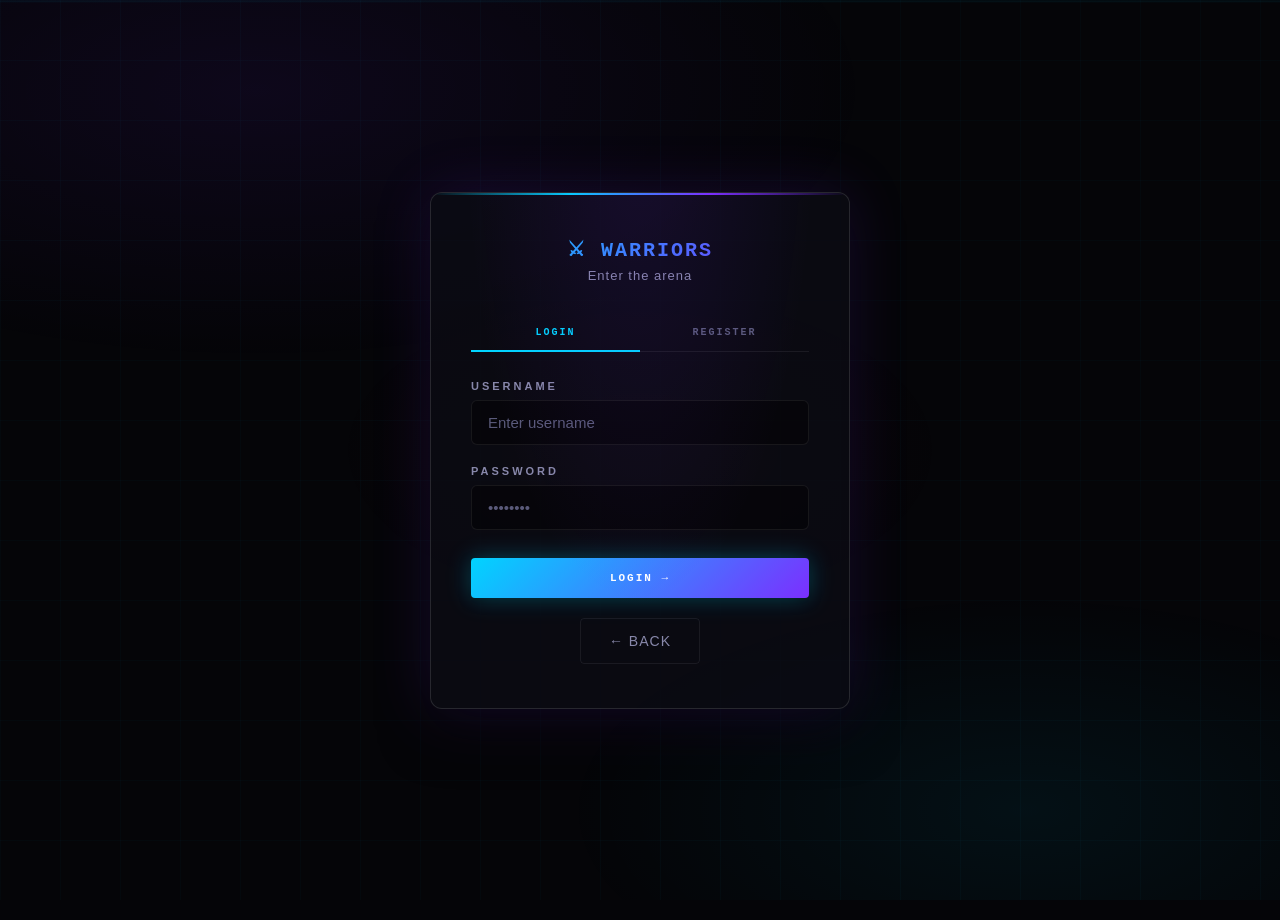
==== pages/auth.html @ 4631bda9 "Initial commit - Puzzle Warriors game" ====
<!DOCTYPE html>
<html lang="en">
<head>
  <meta charset="UTF-8">
  <meta name="viewport" content="width=device-width, initial-scale=1.0">
  <title>Puzzle Warriors — Login</title>
  <link rel="stylesheet" href="../shared/styles.css">
</head>
<body>
<div class="scanline-wrap"></div>
<div class="particles" id="stars"></div>
<div class="toast" id="toast"></div>

<div class="screen active" id="screen-auth">
  <div class="auth-panel">
    <div class="auth-logo">⚔ WARRIORS</div>
    <div class="auth-sub">Enter the arena</div>
    <div class="auth-tabs">
      <button class="auth-tab active" id="tab-login"    onclick="Auth.switchTab('login')">LOGIN</button>
      <button class="auth-tab"        id="tab-register" onclick="Auth.switchTab('register')">REGISTER</button>
    </div>
    <div id="auth-error" class="auth-error"></div>
    <div id="form-login">
      <div class="input-group">
        <label>Username</label>
        <input type="text" id="login-user" placeholder="Enter username" autocomplete="off">
      </div>
      <div class="input-group">
        <label>Password</label>
        <input type="password" id="login-pass" placeholder="••••••••">
      </div>
      <button class="btn btn-primary" style="width:100%;margin-top:8px" onclick="Auth.login()">LOGIN →</button>
    </div>
    <div id="form-register" style="display:none">
      <div class="input-group">
        <label>Username</label>
        <input type="text" id="reg-user" placeholder="Choose a username" autocomplete="off">
      </div>
      <div class="input-group">
        <label>Email</label>
        <input type="email" id="reg-email" placeholder="your@email.com">
      </div>
      <div class="input-group">
        <label>Password <span style="font-size:11px;color:var(--muted);font-weight:400;">(min 6 chars)</span></label>
        <input type="password" id="reg-pass" placeholder="••••••••">
      </div>
      <button class="btn btn-green" style="width:100%;margin-top:8px" onclick="Auth.register()">CREATE ACCOUNT →</button>
    </div>
    <div class="auth-back">
      <button class="btn btn-ghost" onclick="window.location.href='../index.html'">← BACK</button>
    </div>
  </div>
</div>

<script src="../shared/eventBus.js"></script>
<script src="../shared/state.js"></script>
<script src="../shared/api.js"></script>
<script src="../shared/sfx.js"></script>
<script src="../shared/navigation.js"></script>
<script src="../shared/auth.js"></script>
<script src="../shared/ui.js"></script>
<script src="../shared/main.js"></script>
<script>
  // If already logged in, skip to menu
  if (State.isLoggedIn()) {
    window.location.href = 'menu.html';
  }

  // Check if register tab should open
  const params = new URLSearchParams(window.location.search);
  if (params.get('tab') === 'register') {
    Auth.switchTab('register');
  }

  // Enter key support
  document.getElementById('login-pass').addEventListener('keydown', function(e) {
    if (e.key === 'Enter') Auth.login();
  });
  document.getElementById('login-user').addEventListener('keydown', function(e) {
    if (e.key === 'Enter') Auth.login();
  });
</script>
</body>
</html>
---- shared/styles.css ----
/* ═══════════════════════════════════════════════════
   PUZZLE WARRIORS — MODERN CYBERPUNK UI
   Aesthetic: Dark neon-glass, cinematic, immersive
   Fonts: Orbitron (display) + Exo 2 (body)
═══════════════════════════════════════════════════ */
:root {
  --bg:       #050508;
  --surface:  #0c0c14;
  --card:     #10101a;
  --border:   rgba(255,255,255,0.07);
  --border2:  rgba(255,255,255,0.12);
  --neon:     #00d4ff;
  --neon2:    #7b2fff;
  --fire:     #ff4444;
  --gold:     #ffb800;
  --green:    #00ff88;
  --text:     #e8eaf6;
  --muted:    #5a5a7a;
  --muted2:   #8888aa;
  --glow-c:   rgba(0,212,255,0.15);
  --glow-p:   rgba(123,47,255,0.15);
  --glow-r:   rgba(255,68,68,0.15);
  --glow-g:   rgba(0,255,136,0.15);
}

*{margin:0;padding:0;box-sizing:border-box;}

html,body{
  height:100%;
  background:var(--bg);
  font-family:'Exo 2',sans-serif;
  color:var(--text);
  overflow-x:hidden;
}

/* ── GLOBAL BACKGROUND MESH ── */
body::before{
  content:'';
  position:fixed;inset:0;pointer-events:none;z-index:0;
  background:
    radial-gradient(ellipse 80% 50% at 20% 10%, rgba(123,47,255,.08) 0%, transparent 60%),
    radial-gradient(ellipse 60% 40% at 80% 90%, rgba(0,212,255,.06) 0%, transparent 60%),
    radial-gradient(ellipse 40% 30% at 50% 50%, rgba(255,68,68,.04) 0%, transparent 60%);
}

/* ── GRID OVERLAY ── */
body::after{
  content:'';
  position:fixed;inset:0;pointer-events:none;z-index:0;
  background-image:
    linear-gradient(rgba(0,212,255,.025) 1px, transparent 1px),
    linear-gradient(90deg, rgba(0,212,255,.025) 1px, transparent 1px);
  background-size:60px 60px;
}

/* ── ANIMATIONS ── */
@keyframes fadeUp   { from{opacity:0;transform:translateY(20px)} to{opacity:1;transform:translateY(0)} }
@keyframes fadeIn   { from{opacity:0} to{opacity:1} }
@keyframes shake    { 0%,100%{transform:translateX(0)} 20%{transform:translateX(-8px)} 60%{transform:translateX(8px)} }
@keyframes pulse    { 0%,100%{opacity:1} 50%{opacity:.4} }
@keyframes float    { 0%,100%{transform:translateY(0)} 50%{transform:translateY(-12px)} }
@keyframes spin     { to{transform:rotate(360deg)} }
@keyframes glowPulse{ 0%,100%{box-shadow:0 0 20px var(--glow-c)} 50%{box-shadow:0 0 40px rgba(0,212,255,.4)} }
@keyframes scanline { 0%{transform:translateY(-100%)} 100%{transform:translateY(100vh)} }
@keyframes attackAnim{ 0%,100%{transform:translateX(0)} 50%{transform:translateX(40px)} }
@keyframes hurtAnim { 0%,100%{filter:none} 50%{filter:brightness(4) saturate(0)} }
@keyframes timerWarn{ 0%,100%{color:var(--gold)} 50%{color:var(--fire)} }
@keyframes slideIn  { from{opacity:0;transform:translateX(-30px)} to{opacity:1;transform:translateX(0)} }
@keyframes neonFlicker{ 0%,100%{opacity:1} 92%{opacity:1} 93%{opacity:.7} 94%{opacity:1} 97%{opacity:.8} 98%{opacity:1} }

/* ── SCANLINE EFFECT ── */
.scanline-wrap{position:fixed;inset:0;pointer-events:none;z-index:999;overflow:hidden;}
.scanline-wrap::after{
  content:'';position:absolute;left:0;right:0;height:3px;
  background:linear-gradient(transparent,rgba(0,212,255,.06),transparent);
  animation:scanline 8s linear infinite;
}

/* ── SCREENS ── */
.screen{
  display:none;min-height:100vh;position:relative;z-index:1;
  animation:fadeUp .4s cubic-bezier(.16,1,.3,1);
}
.screen.active{display:flex;}

/* ══════════════════════════════════════════
   SPLASH SCREEN
══════════════════════════════════════════ */
#screen-splash{
  flex-direction:column;align-items:center;justify-content:center;
  text-align:center;gap:0;padding:20px;
}

.particles{position:fixed;inset:0;pointer-events:none;z-index:0;}
.particle{
  position:absolute;width:2px;height:2px;border-radius:50%;
  background:var(--neon);animation:pulse var(--d,3s) infinite;
}

.splash-logo-wrap{
  position:relative;margin-bottom:12px;
}
.splash-logo{
  font-family:'Orbitron',monospace;font-weight:900;
  font-size:clamp(28px,6vw,64px);
  background:linear-gradient(135deg,#fff 0%,var(--neon) 40%,var(--neon2) 100%);
  -webkit-background-clip:text;-webkit-text-fill-color:transparent;background-clip:text;
  line-height:1.1;letter-spacing:4px;
  animation:neonFlicker 4s infinite;
  filter:drop-shadow(0 0 30px rgba(0,212,255,.4));
}
.splash-logo .fire-word{
  background:linear-gradient(135deg,var(--gold) 0%,var(--fire) 100%);
  -webkit-background-clip:text;-webkit-text-fill-color:transparent;background-clip:text;
  filter:drop-shadow(0 0 20px rgba(255,68,68,.5));
}
.splash-logo-line{
  display:block;width:100%;height:1px;
  background:linear-gradient(90deg,transparent,var(--neon),var(--neon2),transparent);
  margin:8px auto;animation:glowPulse 2s infinite;
}
.splash-tagline{
  font-family:'Orbitron',monospace;font-size:11px;font-weight:400;
  color:var(--muted2);letter-spacing:6px;text-transform:uppercase;
  margin-bottom:56px;
}

.splash-hero{
  font-size:90px;margin-bottom:52px;
  animation:float 3s ease-in-out infinite;
  filter:drop-shadow(0 0 30px rgba(123,47,255,.6));
}

.splash-btns{display:flex;flex-direction:column;gap:14px;width:300px;position:relative;z-index:2;}

/* ── GLASS CARD ── */
.glass{
  background:rgba(255,255,255,.03);
  backdrop-filter:blur(20px);
  border:1px solid var(--border2);
}

/* ══════════════════════════════════════════
   BUTTONS
══════════════════════════════════════════ */
.btn{
  position:relative;padding:14px 28px;
  font-family:'Orbitron',monospace;font-size:11px;font-weight:700;
  letter-spacing:2px;text-transform:uppercase;
  border:none;cursor:pointer;overflow:hidden;
  transition:transform .15s,filter .15s;
}
.btn::before{
  content:'';position:absolute;inset:0;
  background:rgba(255,255,255,.08);opacity:0;
  transition:opacity .2s;
}
.btn:hover::before{opacity:1;}
.btn:hover{transform:translateY(-2px);filter:brightness(1.15);}
.btn:active{transform:translateY(1px);}

.btn-primary{
  background:linear-gradient(135deg,var(--neon) 0%,var(--neon2) 100%);
  color:#fff;border-radius:4px;
  box-shadow:0 0 24px rgba(0,212,255,.3),0 4px 12px rgba(0,0,0,.4);
}
.btn-primary:hover{box-shadow:0 0 36px rgba(0,212,255,.5),0 6px 16px rgba(0,0,0,.4);}

.btn-secondary{
  background:transparent;color:var(--gold);border-radius:4px;
  border:1px solid rgba(255,184,0,.4);
  box-shadow:0 0 16px rgba(255,184,0,.15),inset 0 0 20px rgba(255,184,0,.05);
}
.btn-secondary:hover{border-color:var(--gold);box-shadow:0 0 28px rgba(255,184,0,.3);}

.btn-danger{
  background:linear-gradient(135deg,var(--fire),#c0392b);
  color:#fff;border-radius:4px;
  box-shadow:0 0 20px var(--glow-r);
}

.btn-green{
  background:linear-gradient(135deg,var(--green),#00b360);
  color:#050508;border-radius:4px;font-weight:700;
  box-shadow:0 0 20px var(--glow-g);
}

.btn-ghost{
  background:transparent;color:var(--muted2);border-radius:4px;
  border:1px solid var(--border);font-family:'Exo 2',sans-serif;
  font-size:14px;font-weight:500;letter-spacing:1px;
}
.btn-ghost:hover{color:var(--text);border-color:var(--border2);}

.btn-sm{padding:10px 18px;font-size:10px;}
.btn-outline-neon{
  background:transparent;color:var(--neon);border-radius:4px;
  border:1px solid rgba(0,212,255,.4);
  box-shadow:0 0 12px rgba(0,212,255,.1);
}
.btn-outline-neon:hover{border-color:var(--neon);box-shadow:0 0 24px rgba(0,212,255,.3);}

/* ══════════════════════════════════════════
   AUTH SCREEN
══════════════════════════════════════════ */
#screen-auth{
  flex-direction:column;align-items:center;justify-content:center;
  padding:20px;
}

.auth-panel{
  width:100%;max-width:420px;
  background:rgba(12,12,20,.8);
  border:1px solid var(--border2);
  border-radius:12px;padding:44px 40px;
  position:relative;overflow:hidden;
  box-shadow:0 0 60px rgba(123,47,255,.15),0 24px 48px rgba(0,0,0,.5);
}
.auth-panel::before{
  content:'';position:absolute;top:0;left:0;right:0;height:2px;
  background:linear-gradient(90deg,transparent,var(--neon),var(--neon2),transparent);
}
.auth-panel::after{
  content:'';position:absolute;inset:0;pointer-events:none;
  background:radial-gradient(ellipse at 50% -20%,rgba(123,47,255,.12) 0%,transparent 60%);
}

.auth-logo{
  font-family:'Orbitron',monospace;font-size:20px;font-weight:900;
  background:linear-gradient(135deg,var(--neon),var(--neon2));
  -webkit-background-clip:text;-webkit-text-fill-color:transparent;background-clip:text;
  text-align:center;margin-bottom:6px;letter-spacing:2px;
}
.auth-sub{
  text-align:center;color:var(--muted2);font-size:13px;
  margin-bottom:32px;letter-spacing:1px;
}

.auth-tabs{
  display:flex;margin-bottom:28px;
  border-bottom:1px solid var(--border);
}
.auth-tab{
  flex:1;padding:12px;background:none;border:none;
  font-family:'Orbitron',monospace;font-size:10px;font-weight:600;
  color:var(--muted);cursor:pointer;letter-spacing:2px;
  border-bottom:2px solid transparent;margin-bottom:-1px;
  transition:color .2s,border-color .2s;
}
.auth-tab.active{color:var(--neon);border-bottom-color:var(--neon);}

.input-group{margin-bottom:20px;}
.input-group label{
  display:block;font-size:11px;font-weight:600;
  letter-spacing:3px;color:var(--muted2);margin-bottom:8px;
  text-transform:uppercase;
}
.input-group input{
  width:100%;padding:13px 16px;
  background:rgba(0,0,0,.4);
  border:1px solid var(--border);border-radius:6px;
  color:var(--text);font-family:'Exo 2',sans-serif;font-size:15px;
  outline:none;transition:border-color .2s,box-shadow .2s;
}
.input-group input:focus{
  border-color:var(--neon);
  box-shadow:0 0 0 3px rgba(0,212,255,.1);
}
.input-group input::placeholder{color:var(--muted);}

.auth-error{
  background:rgba(255,68,68,.1);border:1px solid rgba(255,68,68,.4);
  color:var(--fire);padding:10px 14px;border-radius:6px;
  font-size:13px;margin-bottom:16px;display:none;letter-spacing:.5px;
}
.auth-back{text-align:center;margin-top:20px;}

/* ══════════════════════════════════════════
   MENU SCREEN
══════════════════════════════════════════ */
#screen-menu{
  flex-direction:column;align-items:center;justify-content:center;
  padding:40px 20px;gap:36px;
}

.menu-header{text-align:center;}
.menu-welcome{
  font-family:'Orbitron',monospace;font-size:10px;font-weight:400;
  color:var(--muted2);letter-spacing:4px;margin-bottom:10px;
}
.menu-username{
  font-family:'Orbitron',monospace;font-size:clamp(22px,4vw,38px);font-weight:900;
  background:linear-gradient(135deg,#fff 0%,var(--gold) 100%);
  -webkit-background-clip:text;-webkit-text-fill-color:transparent;background-clip:text;
  letter-spacing:2px;
  filter:drop-shadow(0 0 20px rgba(255,184,0,.3));
}

.stats-row{display:flex;gap:20px;flex-wrap:wrap;justify-content:center;}
.stat-card{
  background:rgba(12,12,20,.8);border:1px solid var(--border2);
  border-radius:12px;padding:24px 36px;text-align:center;
  position:relative;overflow:hidden;min-width:140px;
  box-shadow:0 8px 32px rgba(0,0,0,.3);
}
.stat-card.wins::before{
  content:'';position:absolute;bottom:0;left:0;right:0;height:2px;
  background:linear-gradient(90deg,transparent,var(--green),transparent);
}
.stat-card.losses::before{
  content:'';position:absolute;bottom:0;left:0;right:0;height:2px;
  background:linear-gradient(90deg,transparent,var(--fire),transparent);
}
.stat-num{
  font-family:'Orbitron',monospace;font-size:42px;font-weight:900;
  display:block;margin-bottom:8px;line-height:1;
}
.stat-card.wins .stat-num{color:var(--green);filter:drop-shadow(0 0 12px rgba(0,255,136,.4));}
.stat-card.losses .stat-num{color:var(--fire);filter:drop-shadow(0 0 12px rgba(255,68,68,.4));}
.stat-label{
  font-family:'Orbitron',monospace;font-size:9px;font-weight:600;
  color:var(--muted2);letter-spacing:3px;
}

.menu-btns{display:flex;flex-direction:column;gap:14px;width:300px;}
.menu-divider{width:100%;height:1px;background:var(--border);margin:4px 0;}

/* ══════════════════════════════════════════
   WARRIOR SELECT SCREEN
══════════════════════════════════════════ */
#screen-warrior{
  flex-direction:column;align-items:center;justify-content:flex-start;
  padding:40px 20px 30px;gap:24px;
  background:radial-gradient(ellipse 80% 60% at 50% 0%,rgba(123,47,255,.1) 0%,transparent 60%);
}

.screen-title{
  font-family:'Orbitron',monospace;font-size:clamp(14px,3vw,22px);font-weight:900;
  background:linear-gradient(135deg,#fff,var(--neon));
  -webkit-background-clip:text;-webkit-text-fill-color:transparent;background-clip:text;
  letter-spacing:3px;text-align:center;
}
.screen-sub{
  font-size:14px;color:var(--muted2);letter-spacing:1px;
  text-align:center;margin-top:-16px;
}

.warrior-cards{
  display:flex;gap:14px;flex-wrap:wrap;justify-content:center;max-width:920px;
}

.warrior-card{
  background:rgba(10,10,18,.9);
  border:1px solid var(--border);border-radius:12px;
  padding:22px 16px;text-align:center;cursor:pointer;
  transition:border-color .25s,transform .25s,box-shadow .25s;
  width:160px;position:relative;overflow:hidden;
}
.warrior-card::before{
  content:'';position:absolute;inset:0;border-radius:12px;opacity:0;
  transition:opacity .25s;
  background:radial-gradient(ellipse at 50% 100%,var(--wc,rgba(0,212,255,.2)) 0%,transparent 70%);
}
.warrior-card:hover{transform:translateY(-8px);}
.warrior-card:hover::before{opacity:1;}
.warrior-card.selected{transform:translateY(-8px) scale(1.03);}
.warrior-card.selected::before{opacity:1;}

.warrior-card.mage     {--wc:rgba(72,149,239,.25);}
.warrior-card.knight   {--wc:rgba(255,184,0,.25);}
.warrior-card.archer   {--wc:rgba(0,255,136,.25);}
.warrior-card.ninja    {--wc:rgba(199,125,255,.25);}
.warrior-card.berserker{--wc:rgba(255,68,68,.25);}

.warrior-card.mage:hover,     .warrior-card.mage.selected     {border-color:#4895ef;box-shadow:0 0 28px rgba(72,149,239,.35),0 12px 32px rgba(0,0,0,.4);}
.warrior-card.knight:hover,   .warrior-card.knight.selected   {border-color:var(--gold);box-shadow:0 0 28px rgba(255,184,0,.35),0 12px 32px rgba(0,0,0,.4);}
.warrior-card.archer:hover,   .warrior-card.archer.selected   {border-color:var(--green);box-shadow:0 0 28px rgba(0,255,136,.35),0 12px 32px rgba(0,0,0,.4);}
.warrior-card.ninja:hover,    .warrior-card.ninja.selected    {border-color:#c77dff;box-shadow:0 0 28px rgba(199,125,255,.35),0 12px 32px rgba(0,0,0,.4);}
.warrior-card.berserker:hover,.warrior-card.berserker.selected{border-color:var(--fire);box-shadow:0 0 28px rgba(255,68,68,.35),0 12px 32px rgba(0,0,0,.4);}

.warrior-selected-badge{
  position:absolute;top:10px;right:10px;font-size:13px;
  opacity:0;transition:opacity .2s;
}
.warrior-card.selected .warrior-selected-badge{opacity:1;}

.warrior-emoji{
  font-size:50px;display:block;margin-bottom:12px;
  transition:transform .25s;
  filter:drop-shadow(0 0 12px var(--wc,rgba(0,212,255,.3)));
}
.warrior-card:hover .warrior-emoji{transform:scale(1.18);}

.warrior-name{
  font-family:'Orbitron',monospace;font-size:10px;font-weight:700;
  margin-bottom:4px;letter-spacing:2px;
}
.warrior-card.mage      .warrior-name{color:#4895ef;}
.warrior-card.knight    .warrior-name{color:var(--gold);}
.warrior-card.archer    .warrior-name{color:var(--green);}
.warrior-card.ninja     .warrior-name{color:#c77dff;}
.warrior-card.berserker .warrior-name{color:var(--fire);}

.warrior-class{
  font-size:11px;color:var(--muted);letter-spacing:2px;
  text-transform:uppercase;margin-bottom:14px;font-weight:600;
}

.warrior-stats{display:flex;flex-direction:column;gap:5px;margin-bottom:12px;}
.warrior-stat-row{display:flex;align-items:center;gap:6px;}
.warrior-stat-label{
  font-family:'Orbitron',monospace;font-size:9px;font-weight:700;
  color:var(--muted);width:28px;text-align:left;letter-spacing:1px;
}
.warrior-stat-bar-bg{
  flex:1;height:4px;background:rgba(255,255,255,.06);
  border-radius:2px;overflow:hidden;
}
.warrior-stat-bar-fill{
  height:100%;border-radius:2px;
  background:linear-gradient(90deg,rgba(255,255,255,.4),var(--neon));
  transition:width .5s cubic-bezier(.16,1,.3,1);
}
.warrior-card.knight .warrior-stat-bar-fill{background:linear-gradient(90deg,rgba(255,255,255,.3),var(--gold));}
.warrior-card.archer .warrior-stat-bar-fill{background:linear-gradient(90deg,rgba(255,255,255,.3),var(--green));}
.warrior-card.ninja  .warrior-stat-bar-fill{background:linear-gradient(90deg,rgba(255,255,255,.3),#c77dff);}
.warrior-card.berserker .warrior-stat-bar-fill{background:linear-gradient(90deg,rgba(255,255,255,.3),var(--fire));}

.warrior-ability{
  font-size:10px;color:var(--muted2);
  background:rgba(0,0,0,.4);border:1px solid var(--border);
  border-radius:6px;padding:7px 8px;line-height:1.5;
  text-align:left;
}

.warrior-confirm-row{
  display:flex;flex-direction:column;align-items:center;gap:12px;
  width:100%;max-width:400px;
}
.warrior-chosen-preview{
  font-family:'Orbitron',monospace;font-size:10px;color:var(--muted2);
  text-align:center;min-height:20px;letter-spacing:1px;
}
.warrior-chosen-preview span{color:var(--gold);}

/* ══════════════════════════════════════════
   DIFFICULTY SCREEN
══════════════════════════════════════════ */
#screen-difficulty{
  flex-direction:column;align-items:center;justify-content:center;
  padding:40px 20px;gap:36px;
}

.diff-cards{display:flex;gap:20px;flex-wrap:wrap;justify-content:center;}
.diff-card{
  background:rgba(10,10,18,.9);border:1px solid var(--border);
  border-radius:14px;padding:32px 26px;text-align:center;cursor:pointer;
  width:200px;transition:border-color .25s,transform .25s,box-shadow .25s;
  position:relative;overflow:hidden;
}
.diff-card::before{
  content:'';position:absolute;inset:0;border-radius:14px;opacity:0;
  transition:opacity .25s;
}
.diff-card:hover{transform:translateY(-6px);}
.diff-card:hover::before{opacity:1;}
.diff-card.easy::before   {background:radial-gradient(ellipse at 50% 100%,rgba(0,255,136,.15) 0%,transparent 70%);}
.diff-card.normal::before {background:radial-gradient(ellipse at 50% 100%,rgba(255,184,0,.15) 0%,transparent 70%);}
.diff-card.hard::before   {background:radial-gradient(ellipse at 50% 100%,rgba(255,68,68,.15) 0%,transparent 70%);}
.diff-card.easy:hover   {border-color:var(--green);box-shadow:0 0 30px rgba(0,255,136,.25),0 12px 32px rgba(0,0,0,.4);}
.diff-card.normal:hover {border-color:var(--gold); box-shadow:0 0 30px rgba(255,184,0,.25),0 12px 32px rgba(0,0,0,.4);}
.diff-card.hard:hover   {border-color:var(--fire); box-shadow:0 0 30px rgba(255,68,68,.25), 0 12px 32px rgba(0,0,0,.4);}

.diff-icon{font-size:44px;margin-bottom:14px;display:block;}
.diff-name{
  font-family:'Orbitron',monospace;font-size:13px;font-weight:700;
  margin-bottom:10px;letter-spacing:2px;
}
.diff-card.easy   .diff-name{color:var(--green);}
.diff-card.normal .diff-name{color:var(--gold);}
.diff-card.hard   .diff-name{color:var(--fire);}
.diff-desc{font-size:13px;color:var(--muted2);line-height:1.6;letter-spacing:.5px;}

/* ══════════════════════════════════════════
   BATTLE SCREEN
══════════════════════════════════════════ */
#screen-battle{flex-direction:column;min-height:100vh;background:var(--bg);}

.battle-top{
  display:flex;justify-content:space-between;align-items:center;
  padding:16px 24px;
  background:rgba(8,8,14,.95);
  border-bottom:1px solid var(--border);
  position:relative;
}
.battle-top::after{
  content:'';position:absolute;bottom:-1px;left:0;right:0;height:1px;
  background:linear-gradient(90deg,transparent,var(--neon),var(--neon2),transparent);
  opacity:.5;
}

.combatant{display:flex;flex-direction:column;gap:7px;width:240px;}
.combatant-name{
  font-family:'Orbitron',monospace;font-size:9px;font-weight:600;
  color:var(--muted2);letter-spacing:2px;
}
.combatant-name span{font-size:11px;color:var(--text);}

.hp-bar-wrap{
  background:rgba(0,0,0,.5);height:18px;
  border:1px solid var(--border);border-radius:3px;
  overflow:hidden;position:relative;
}
.hp-bar{height:100%;transition:width .4s ease;position:relative;}
.hp-bar::after{
  content:'';position:absolute;inset:0;
  background:linear-gradient(180deg,rgba(255,255,255,.2) 0%,transparent 100%);
}
.hp-bar.player-bar{
  background:linear-gradient(90deg,var(--green),#00c068);
  box-shadow:0 0 12px rgba(0,255,136,.4);
}
.hp-bar.enemy-bar{
  background:linear-gradient(90deg,var(--fire),#c0392b);
  box-shadow:0 0 12px rgba(255,68,68,.4);
}
.hp-text{
  font-family:'Orbitron',monospace;font-size:10px;
  color:var(--muted2);
}
.hp-text .current{color:var(--text);font-weight:700;}

.battle-vs{
  font-family:'Orbitron',monospace;font-size:18px;font-weight:900;
  background:linear-gradient(135deg,var(--neon),var(--neon2));
  -webkit-background-clip:text;-webkit-text-fill-color:transparent;background-clip:text;
  filter:drop-shadow(0 0 12px rgba(0,212,255,.5));
}

/* ARENA */
.battle-arena{
  flex:1;display:flex;align-items:center;justify-content:space-around;
  padding:40px 20px;position:relative;
  background:
    radial-gradient(ellipse 50% 60% at 20% 100%,rgba(255,68,68,.06) 0%,transparent 60%),
    radial-gradient(ellipse 50% 60% at 80% 100%,rgba(0,212,255,.06) 0%,transparent 60%),
    radial-gradient(ellipse 100% 50% at 50% 50%,rgba(123,47,255,.04) 0%,transparent 100%),
    #050508;
}
.battle-ground{
  position:absolute;bottom:0;left:0;right:0;height:1px;
  background:linear-gradient(90deg,transparent,rgba(0,212,255,.3),rgba(123,47,255,.3),transparent);
}

.fighter{display:flex;flex-direction:column;align-items:center;gap:10px;z-index:1;}
.fighter-sprite{
  font-size:80px;transition:transform .2s;
  filter:drop-shadow(0 0 20px rgba(255,255,255,.15));
}
.fighter-sprite.attacking{animation:attackAnim .3s ease;}
.fighter-sprite.hurt      {animation:hurtAnim .3s ease;}
.enemy-sprite{transform:scaleX(-1);}

.fighter-label{
  font-family:'Orbitron',monospace;font-size:9px;font-weight:600;
  color:var(--muted);letter-spacing:2px;
}

.battle-log-float{
  position:absolute;top:28px;left:50%;transform:translateX(-50%);
  background:rgba(5,5,8,.9);border:1px solid var(--border2);
  border-radius:8px;padding:9px 22px;
  font-family:'Orbitron',monospace;font-size:9px;font-weight:600;
  color:var(--gold);letter-spacing:1px;min-width:220px;text-align:center;
  opacity:0;transition:opacity .3s;pointer-events:none;
  box-shadow:0 4px 24px rgba(0,0,0,.5);
}
.battle-log-float.show{opacity:1;}

/* PUZZLE ZONE */
.puzzle-zone{
  background:rgba(8,8,14,.97);
  border-top:1px solid var(--border);
  padding:20px 24px 24px;
  position:relative;
}
.puzzle-zone::before{
  content:'';position:absolute;top:0;left:0;right:0;height:1px;
  background:linear-gradient(90deg,transparent,var(--neon2),var(--neon),transparent);
  opacity:.4;
}

.puzzle-header{
  display:flex;justify-content:space-between;align-items:center;
  margin-bottom:14px;
}

.action-type-badge{
  font-family:'Orbitron',monospace;font-size:9px;font-weight:700;
  padding:7px 14px;border-radius:20px;letter-spacing:2px;
  transition:all .2s;
}
.action-type-badge.attack{
  background:rgba(255,68,68,.15);color:var(--fire);
  border:1px solid rgba(255,68,68,.4);
  box-shadow:0 0 12px rgba(255,68,68,.2);
}
.action-type-badge.defend{
  background:rgba(0,212,255,.15);color:var(--neon);
  border:1px solid rgba(0,212,255,.4);
  box-shadow:0 0 12px rgba(0,212,255,.2);
}

.timer-display{display:flex;align-items:center;gap:10px;}
.timer-num{
  font-family:'Orbitron',monospace;font-size:20px;font-weight:900;
  color:var(--gold);min-width:36px;text-align:right;
}
.timer-num.warning{animation:timerWarn .5s infinite;}
.timer-bar-wrap{
  width:180px;height:6px;
  background:rgba(255,255,255,.06);border-radius:3px;overflow:hidden;
}
.timer-bar{
  height:100%;
  background:linear-gradient(90deg,var(--gold),var(--fire));
  border-radius:3px;transition:width .9s linear;
  box-shadow:0 0 8px rgba(255,184,0,.4);
}

.puzzle-img-wrap{
  display:flex;justify-content:center;align-items:center;
  margin-bottom:12px;min-height:120px;position:relative;
}
.puzzle-img{
  max-width:100%;max-height:150px;
  border:1px solid var(--border2);border-radius:8px;
  box-shadow:0 0 24px rgba(123,47,255,.2);
  filter:drop-shadow(0 0 16px rgba(0,212,255,.2));
}
.puzzle-loading{
  font-family:'Orbitron',monospace;font-size:10px;font-weight:600;
  color:var(--neon);letter-spacing:3px;animation:pulse 1s infinite;
}

.puzzle-question{
  font-size:19px;font-weight:600;color:var(--text);
  margin-bottom:18px;line-height:1.5;text-align:center;min-height:48px;
}
.puzzle-hint{
  text-align:center;font-family:'Orbitron',monospace;font-size:8px;
  color:var(--muted);margin-bottom:12px;letter-spacing:2px;
}

.api-error-msg{
  text-align:center;font-size:13px;color:var(--fire);
  padding:10px;border:1px solid rgba(255,68,68,.3);
  background:rgba(255,68,68,.08);border-radius:6px;margin-bottom:12px;
}

.puzzle-options{
  display:grid;grid-template-columns:repeat(5,1fr);gap:8px;margin-bottom:18px;
}
.option-btn{
  padding:14px 6px;
  background:rgba(255,255,255,.04);
  border:1px solid var(--border);border-radius:8px;
  color:var(--text);font-family:'Orbitron',monospace;font-size:16px;font-weight:700;
  cursor:pointer;transition:all .15s;text-align:center;
}
.option-btn:hover:not(:disabled){
  border-color:var(--neon);background:rgba(0,212,255,.1);
  box-shadow:0 0 16px rgba(0,212,255,.2);transform:translateY(-2px);
}
.option-btn.correct{
  border-color:var(--green);background:rgba(0,255,136,.12);
  color:var(--green);box-shadow:0 0 16px rgba(0,255,136,.3);
}
.option-btn.wrong{
  border-color:var(--fire);background:rgba(255,68,68,.12);
  color:var(--fire);
}
.option-btn:disabled{cursor:default;}

.action-btns{display:flex;gap:14px;justify-content:center;}
.action-btn-wrap{display:flex;flex-direction:column;align-items:center;gap:6px;}
.action-hint{font-size:11px;color:var(--muted2);letter-spacing:.5px;}

/* ══════════════════════════════════════════
   RESULT SCREEN
══════════════════════════════════════════ */
#screen-result{
  flex-direction:column;align-items:center;justify-content:center;
  text-align:center;padding:40px 20px;gap:28px;
}
#screen-result.win-bg {background:radial-gradient(ellipse at 50% 40%,rgba(0,255,136,.08),var(--bg));}
#screen-result.lose-bg{background:radial-gradient(ellipse at 50% 40%,rgba(255,68,68,.08), var(--bg));}

.result-icon{font-size:84px;animation:float 2s ease-in-out infinite;}
.result-title{
  font-family:'Orbitron',monospace;font-size:clamp(24px,5vw,44px);font-weight:900;
  letter-spacing:3px;
}
.result-win {color:var(--green);filter:drop-shadow(0 0 24px rgba(0,255,136,.5));}
.result-lose{color:var(--fire); filter:drop-shadow(0 0 24px rgba(255,68,68,.5));}
.result-subtitle{
  font-family:'Orbitron',monospace;font-size:11px;font-weight:400;
  color:var(--muted2);letter-spacing:4px;
}

.result-stats{display:flex;gap:20px;flex-wrap:wrap;justify-content:center;}
.result-stat-card{
  background:rgba(12,12,20,.8);border:1px solid var(--border2);
  border-radius:12px;padding:20px 28px;text-align:center;min-width:110px;
  box-shadow:0 8px 24px rgba(0,0,0,.3);
}
.result-stat-num{
  font-family:'Orbitron',monospace;font-size:28px;font-weight:900;
  color:var(--gold);display:block;margin-bottom:8px;
  filter:drop-shadow(0 0 10px rgba(255,184,0,.3));
}
.result-stat-label{
  font-family:'Orbitron',monospace;font-size:9px;font-weight:600;
  color:var(--muted2);letter-spacing:3px;
}
.result-btns{display:flex;gap:16px;flex-wrap:wrap;justify-content:center;}

/* ══════════════════════════════════════════
   LEADERBOARD
══════════════════════════════════════════ */
#screen-leaderboard{
  flex-direction:column;align-items:center;
  padding:48px 20px;gap:28px;
}

.lb-title{
  font-family:'Orbitron',monospace;font-size:clamp(14px,3vw,22px);font-weight:900;
  background:linear-gradient(135deg,var(--gold),var(--fire));
  -webkit-background-clip:text;-webkit-text-fill-color:transparent;background-clip:text;
  letter-spacing:3px;text-align:center;
  filter:drop-shadow(0 0 20px rgba(255,184,0,.3));
}

.lb-table-wrap{
  width:100%;max-width:560px;
  background:rgba(10,10,18,.9);
  border:1px solid var(--border2);border-radius:12px;
  overflow:hidden;box-shadow:0 8px 40px rgba(0,0,0,.4);
}
.lb-table{width:100%;border-collapse:collapse;}
.lb-table th{
  padding:14px 20px;
  font-family:'Orbitron',monospace;font-size:9px;font-weight:600;
  color:var(--muted2);text-align:left;letter-spacing:3px;
  border-bottom:1px solid var(--border);
  background:rgba(0,0,0,.3);
}
.lb-table td{
  padding:14px 20px;font-family:'Exo 2',sans-serif;
  font-size:15px;font-weight:600;border-bottom:1px solid var(--border);
}
.lb-table tr:last-child td{border-bottom:none;}
.lb-table tr:hover td{background:rgba(255,255,255,.02);}
.lb-table tr.me td{background:rgba(255,184,0,.05);}
.lb-rank{font-family:'Orbitron',monospace;font-size:11px;font-weight:700;}
.rank-1{color:#ffd700;filter:drop-shadow(0 0 6px #ffd700);}
.rank-2{color:#c0c0c0;}
.rank-3{color:#cd7f32;}
.lb-wins{color:var(--green);font-family:'Orbitron',monospace;font-size:13px;font-weight:700;}

/* ══════════════════════════════════════════
   HOW TO PLAY
══════════════════════════════════════════ */
#screen-howto{
  flex-direction:column;align-items:center;
  padding:48px 20px;gap:28px;
}
.howto-title{
  font-family:'Orbitron',monospace;font-size:clamp(14px,3vw,20px);font-weight:900;
  background:linear-gradient(135deg,#fff,var(--neon));
  -webkit-background-clip:text;-webkit-text-fill-color:transparent;background-clip:text;
  letter-spacing:3px;text-align:center;
}
.howto-grid{
  display:grid;grid-template-columns:repeat(auto-fit,minmax(200px,1fr));
  gap:16px;width:100%;max-width:760px;
}
.howto-card{
  background:rgba(10,10,18,.9);border:1px solid var(--border);
  border-radius:12px;padding:22px;
  transition:border-color .2s,box-shadow .2s;
}
.howto-card:hover{border-color:var(--border2);box-shadow:0 4px 24px rgba(0,0,0,.3);}
.howto-icon{font-size:28px;margin-bottom:12px;}
.howto-card-title{
  font-family:'Orbitron',monospace;font-size:9px;font-weight:700;
  color:var(--neon);margin-bottom:10px;letter-spacing:2px;
}
.howto-card p{font-size:14px;color:var(--muted2);line-height:1.7;}

/* ══════════════════════════════════════════
   TOAST
══════════════════════════════════════════ */
.toast{
  position:fixed;bottom:70px;left:50%;
  transform:translateX(-50%) translateY(20px);
  background:rgba(8,8,14,.95);border:1px solid var(--border2);
  border-radius:8px;padding:11px 24px;
  font-family:'Orbitron',monospace;font-size:9px;font-weight:600;
  color:var(--text);letter-spacing:1px;z-index:9999;
  transition:transform .3s cubic-bezier(.16,1,.3,1),opacity .3s;
  pointer-events:none;opacity:0;
  box-shadow:0 8px 32px rgba(0,0,0,.5),0 0 20px rgba(0,212,255,.1);
}
.toast.show{transform:translateX(-50%) translateY(0);opacity:1;}

/* ══════════════════════════════════════════
   RESPONSIVE
══════════════════════════════════════════ */
@media(max-width:600px){
  .puzzle-options{grid-template-columns:repeat(5,1fr);}
  .stats-row{flex-direction:column;align-items:center;}
  .result-stats{flex-direction:column;align-items:center;}
  .diff-cards{flex-direction:column;align-items:center;}
  .warrior-cards{gap:10px;}
  .warrior-card{width:140px;padding:18px 12px;}
  .combatant{width:140px;}
  .timer-bar-wrap{width:100px;}
  .fighter-sprite{font-size:56px;}
  .battle-top{padding:12px 14px;}
}
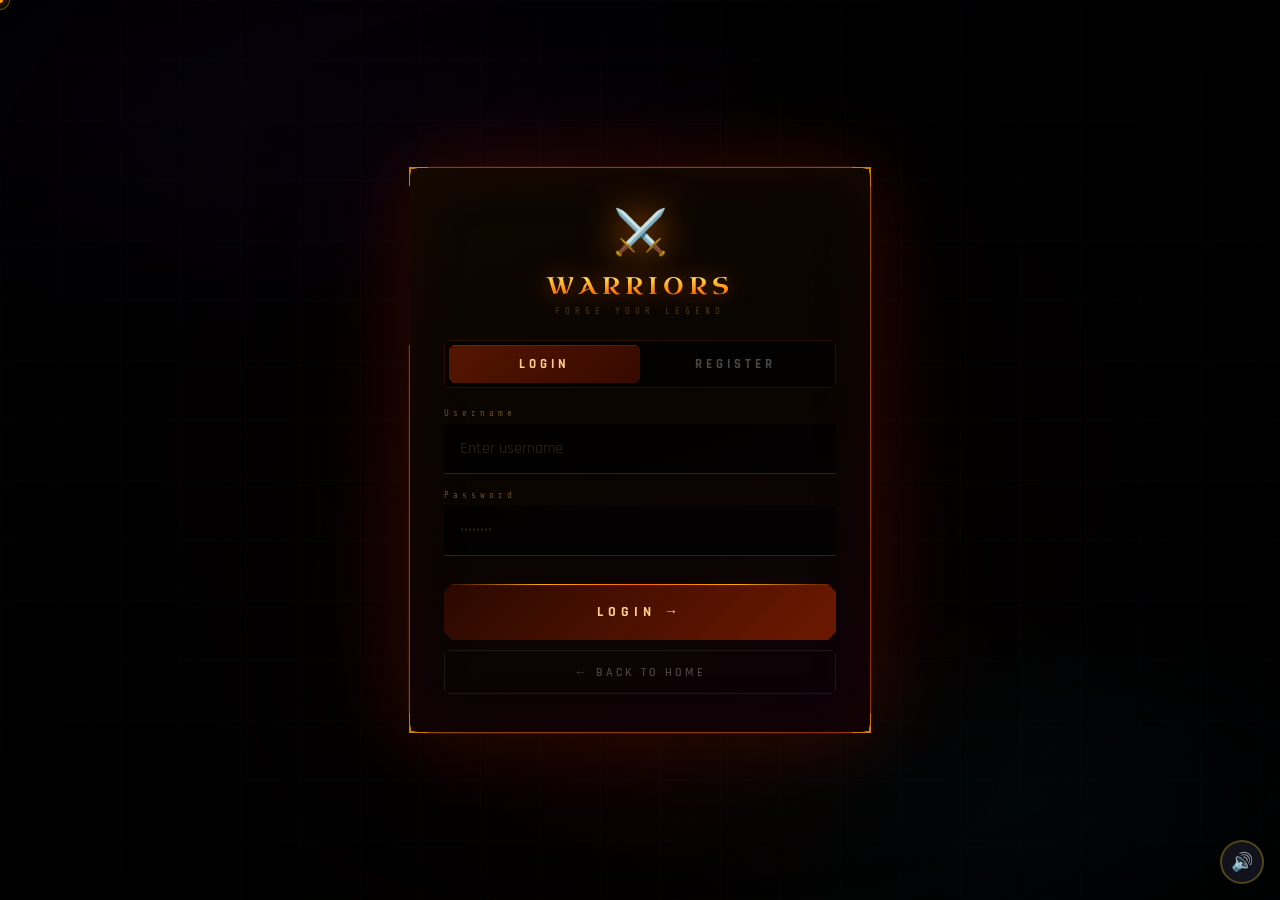
==== commit ee56a310: "UI changed all pages" ====
--- a/pages/auth.html
+++ b/pages/auth.html
@@ -1,58 +1,218 @@
 <!DOCTYPE html>
 <html lang="en">
 <head>
-  <meta charset="UTF-8">
-  <meta name="viewport" content="width=device-width, initial-scale=1.0">
-  <title>Puzzle Warriors — Login</title>
-  <link rel="stylesheet" href="../shared/styles.css">
+<meta charset="UTF-8">
+<meta name="viewport" content="width=device-width, initial-scale=1.0">
+<title>Puzzle Warriors — Enter</title>
+<link rel="preconnect" href="https://fonts.googleapis.com">
+<link href="https://fonts.googleapis.com/css2?family=Uncial+Antiqua&family=Rajdhani:wght@300;500;600;700&family=Share+Tech+Mono&display=swap" rel="stylesheet">
+<link rel="stylesheet" href="../shared/styles.css">
+<style>
+*{margin:0;padding:0;box-sizing:border-box;}
+html,body{width:100%;height:100%;overflow:hidden;background:#000;font-family:'Rajdhani',sans-serif;cursor:none;}
+
+.cursor{position:fixed;width:20px;height:20px;pointer-events:none;z-index:9999;transform:translate(-50%,-50%);}
+.cursor-inner{width:6px;height:6px;background:#ff9a00;border-radius:50%;position:absolute;top:50%;left:50%;transform:translate(-50%,-50%);box-shadow:0 0 10px #ff9a00;}
+.cursor-outer{width:20px;height:20px;border:1px solid rgba(255,154,0,.5);border-radius:50%;position:absolute;top:0;left:0;animation:cp 2s ease infinite;}
+@keyframes cp{0%,100%{transform:scale(1);opacity:.5}50%{transform:scale(1.3);opacity:.2}}
+.cursor.cl .cursor-inner{transform:translate(-50%,-50%) scale(2);background:#fff;}
+
+#bg-canvas{position:fixed;inset:0;z-index:0;}
+.vignette{position:fixed;inset:0;z-index:2;pointer-events:none;background:radial-gradient(ellipse 80% 80% at 50% 50%,transparent 25%,rgba(0,0,0,.88) 100%);}
+.scan{position:fixed;inset:0;z-index:2;pointer-events:none;background:repeating-linear-gradient(0deg,transparent,transparent 2px,rgba(0,0,0,.07) 2px,rgba(0,0,0,.07) 3px);}
+#ember-canvas{position:fixed;inset:0;z-index:3;pointer-events:none;}
+
+.auth-wrap{position:relative;z-index:10;display:flex;align-items:center;justify-content:center;height:100vh;padding:20px;}
+
+/* THE PANEL */
+.panel-outer{
+  position:relative;width:100%;max-width:460px;
+  opacity:0;transform:translateY(50px);
+  animation:panelRise .9s cubic-bezier(.16,1,.3,1) .1s forwards;
+}
+@keyframes panelRise{to{opacity:1;transform:translateY(0);}}
+
+/* SVG border with animated fire */
+.panel-border{position:absolute;inset:-2px;z-index:0;pointer-events:none;}
+.panel-border svg{width:100%;height:100%;}
+
+.panel-body{
+  position:relative;z-index:1;
+  background:linear-gradient(160deg,#100800 0%,#0a0500 40%,#0d0208 100%);
+  border-radius:8px;padding:38px 34px;
+  box-shadow:0 0 80px rgba(100,20,0,.4),0 0 160px rgba(60,10,0,.3),inset 0 0 60px rgba(80,15,0,.15);
+}
+
+/* Top crest */
+.crest{text-align:center;margin-bottom:6px;
+  opacity:0;animation:fadeUp .6s ease .5s forwards;}
+@keyframes fadeUp{from{opacity:0;transform:translateY(-12px)}to{opacity:1;transform:translateY(0)}}
+
+.crest-icon{font-size:44px;display:block;margin-bottom:8px;
+  filter:drop-shadow(0 0 18px rgba(255,120,0,.9));
+  animation:iconBeat 2.5s ease-in-out infinite 1s;}
+@keyframes iconBeat{0%,100%{filter:drop-shadow(0 0 18px rgba(255,120,0,.9));transform:scale(1)}50%{filter:drop-shadow(0 0 35px rgba(255,200,0,1));transform:scale(1.07)}}
+
+.crest-title{
+  font-family:'Uncial Antiqua',serif;font-size:24px;letter-spacing:5px;
+  background:linear-gradient(180deg,#fff8e0 0%,#ffcc44 30%,#ff7700 70%,#aa3300 100%);
+  -webkit-background-clip:text;-webkit-text-fill-color:transparent;background-clip:text;
+  filter:drop-shadow(0 0 10px rgba(255,100,0,.5));
+}
+.crest-sub{font-family:'Share Tech Mono',monospace;font-size:9px;letter-spacing:5px;color:rgba(255,200,100,.25);margin-top:4px;}
+
+/* ── TABS ── */
+.tabs{display:grid;grid-template-columns:1fr 1fr;gap:0;margin:24px 0 20px;
+  background:rgba(0,0,0,.6);border:1px solid rgba(255,80,0,.15);
+  clip-path:polygon(5px 0%,calc(100% - 5px) 0%,100% 5px,100% calc(100% - 5px),calc(100% - 5px) 100%,5px 100%,0% calc(100% - 5px),0% 5px);
+  padding:4px;}
+.tab{padding:11px;border:none;font-family:'Rajdhani',sans-serif;font-weight:700;font-size:13px;letter-spacing:4px;cursor:pointer;transition:all .2s;background:transparent;color:rgba(255,255,255,.28);text-transform:uppercase;
+  clip-path:polygon(4px 0%,calc(100% - 4px) 0%,100% 4px,100% calc(100% - 4px),calc(100% - 4px) 100%,4px 100%,0% calc(100% - 4px),0% 4px);}
+.tab.active{background:linear-gradient(135deg,rgba(120,30,0,.7),rgba(60,10,0,.9));color:#ffcc88;box-shadow:0 0 20px rgba(200,60,0,.3),inset 0 1px 0 rgba(255,150,50,.15);}
+.tab:hover:not(.active){color:rgba(255,200,100,.5);}
+
+/* Error */
+.auth-error{display:none;margin-bottom:14px;
+  background:rgba(120,0,0,.25);border:1px solid rgba(255,50,50,.3);
+  padding:10px 14px;font-family:'Share Tech Mono',monospace;font-size:11px;color:#ff8888;
+  clip-path:polygon(4px 0%,calc(100% - 4px) 0%,100% 4px,100% calc(100% - 4px),calc(100% - 4px) 100%,4px 100%,0% calc(100% - 4px),0% 4px);
+  animation:errShake .4s ease;}
+@keyframes errShake{0%,100%{transform:translateX(0)}25%{transform:translateX(-8px)}75%{transform:translateX(8px)}}
+
+/* Fields */
+.field{margin-bottom:16px;opacity:0;animation:fadeUp .5s ease forwards;}
+.field:nth-child(1){animation-delay:.62s}.field:nth-child(2){animation-delay:.74s}.field:nth-child(3){animation-delay:.86s}
+
+.field label{display:block;margin-bottom:6px;font-family:'Share Tech Mono',monospace;font-size:9px;letter-spacing:4px;color:rgba(255,180,80,.4);}
+.field input{
+  width:100%;height:50px;
+  background:rgba(0,0,0,.7);
+  border:none;
+  border-bottom:1px solid rgba(255,80,0,.3);
+  padding:0 16px;
+  font-family:'Rajdhani',sans-serif;font-size:16px;font-weight:500;color:#ffeecc;
+  outline:none;transition:all .25s;
+  caret-color:#ff9a00;
+}
+.field input::placeholder{color:rgba(255,200,100,.15);}
+.field input:focus{
+  border-bottom-color:rgba(255,150,0,.8);
+  background:rgba(80,20,0,.25);
+  box-shadow:0 4px 20px rgba(255,80,0,.1),inset 0 -2px 0 rgba(255,120,0,.4);
+}
+
+/* Submit */
+.btn-submit{
+  width:100%;height:56px;margin-top:12px;border:none;cursor:pointer;
+  font-family:'Rajdhani',sans-serif;font-weight:700;font-size:14px;letter-spacing:5px;text-transform:uppercase;
+  position:relative;overflow:hidden;transition:transform .12s,filter .15s;
+  clip-path:polygon(8px 0%,calc(100% - 8px) 0%,100% 8px,100% calc(100% - 8px),calc(100% - 8px) 100%,8px 100%,0% calc(100% - 8px),0% 8px);
+  opacity:0;animation:fadeUp .5s ease .96s forwards;
+}
+.btn-submit:hover{transform:scale(1.02);filter:brightness(1.2);}
+.btn-submit:active{transform:scale(.97);}
+
+.btn-login-s{background:linear-gradient(135deg,#2a0800,#6a1800,#2a0800);background-size:200%;color:#ffcc88;
+  box-shadow:0 0 0 1px rgba(200,60,0,.5),0 0 30px rgba(180,40,0,.3);
+  animation:fadeUp .5s ease .96s forwards,bgShift 4s ease infinite;}
+@keyframes bgShift{0%,100%{background-position:0%}50%{background-position:100%}}
+
+.btn-register-s{background:linear-gradient(135deg,#001a0a,#004020,#001a0a);background-size:200%;color:#88ffcc;
+  box-shadow:0 0 0 1px rgba(0,150,80,.4),0 0 30px rgba(0,120,60,.2);}
+
+.btn-submit .sweep{position:absolute;top:0;left:-100%;width:50%;height:100%;background:linear-gradient(90deg,transparent,rgba(255,255,255,.15),transparent);animation:swp 3s ease infinite 2.5s;}
+@keyframes swp{0%{left:-100%}50%,100%{left:150%}}
+
+/* Fire lava drip on top */
+.btn-submit::before{content:'';position:absolute;top:0;left:0;right:0;height:1px;background:linear-gradient(90deg,transparent,#ffaa00,#ff6600,#ffaa00,transparent);animation:fireTop 2.5s ease infinite;}
+@keyframes fireTop{0%{opacity:0;transform:scaleX(.3)}40%{opacity:1}100%{opacity:0;transform:scaleX(1.2)}}
+
+/* Back */
+.btn-back{width:100%;height:44px;margin-top:10px;background:transparent;
+  border:1px solid rgba(255,255,255,.08);
+  font-family:'Rajdhani',sans-serif;font-weight:600;font-size:12px;letter-spacing:3px;
+  color:rgba(255,255,255,.25);cursor:pointer;transition:all .2s;text-transform:uppercase;
+  clip-path:polygon(4px 0%,calc(100% - 4px) 0%,100% 4px,100% calc(100% - 4px),calc(100% - 4px) 100%,4px 100%,0% calc(100% - 4px),0% 4px);}
+.btn-back:hover{border-color:rgba(255,150,50,.3);color:rgba(255,200,100,.6);}
+
+/* Panel fire border SVG */
+.fire-border-path{stroke-dasharray:1800;stroke-dashoffset:1800;animation:borderDraw 2s ease .3s forwards;}
+@keyframes borderDraw{to{stroke-dashoffset:0;}}
+
+#toast{position:fixed;top:20px;left:50%;transform:translateX(-50%);z-index:9999;
+  background:rgba(10,3,0,.95);border:1px solid rgba(255,100,0,.4);padding:10px 24px;
+  font-family:'Share Tech Mono',monospace;font-size:11px;letter-spacing:3px;color:#ffcc88;
+  opacity:0;transition:opacity .3s;pointer-events:none;
+  clip-path:polygon(6px 0%,calc(100% - 6px) 0%,100% 6px,100% calc(100% - 6px),calc(100% - 6px) 100%,6px 100%,0% calc(100% - 6px),0% 6px);}
+#toast.show{opacity:1;}
+</style>
 </head>
 <body>
-<div class="scanline-wrap"></div>
-<div class="particles" id="stars"></div>
-<div class="toast" id="toast"></div>
-
-<div class="screen active" id="screen-auth">
-  <div class="auth-panel">
-    <div class="auth-logo">⚔ WARRIORS</div>
-    <div class="auth-sub">Enter the arena</div>
-    <div class="auth-tabs">
-      <button class="auth-tab active" id="tab-login"    onclick="Auth.switchTab('login')">LOGIN</button>
-      <button class="auth-tab"        id="tab-register" onclick="Auth.switchTab('register')">REGISTER</button>
+<div class="cursor" id="cursor"><div class="cursor-outer"></div><div class="cursor-inner"></div></div>
+<canvas id="bg-canvas"></canvas>
+<div class="vignette"></div>
+<div class="scan"></div>
+<canvas id="ember-canvas"></canvas>
+<div id="toast"></div>
+
+<div class="auth-wrap">
+  <div class="panel-outer">
+
+    <!-- Animated SVG fire border -->
+    <div class="panel-border">
+      <svg viewBox="0 0 460 560" preserveAspectRatio="none" xmlns="http://www.w3.org/2000/svg">
+        <defs>
+          <linearGradient id="fb" x1="0%" y1="0%" x2="100%" y2="100%">
+            <stop offset="0%"   stop-color="#ff8800"><animate attributeName="stop-color" values="#ff8800;#ffcc00;#ff4400;#ff8800" dur="3s" repeatCount="indefinite"/></stop>
+            <stop offset="50%"  stop-color="#ff4400"><animate attributeName="stop-color" values="#ff4400;#ff8800;#ffcc00;#ff4400" dur="4s" repeatCount="indefinite"/></stop>
+            <stop offset="100%" stop-color="#ffcc00"><animate attributeName="stop-color" values="#ffcc00;#ff4400;#ff8800;#ffcc00" dur="3.5s" repeatCount="indefinite"/></stop>
+          </linearGradient>
+          <filter id="fireGlow"><feGaussianBlur stdDeviation="3" result="b"/><feMerge><feMergeNode in="b"/><feMergeNode in="SourceGraphic"/></feMerge></filter>
+        </defs>
+        <!-- Octagon border -->
+        <path class="fire-border-path" d="M20,2 L440,2 L458,20 L458,540 L440,558 L20,558 L2,540 L2,20 Z"
+          fill="none" stroke="url(#fb)" stroke-width="1.5" filter="url(#fireGlow)" opacity="0.8"/>
+        <!-- Corner accents -->
+        <path d="M2,20 L2,2 L20,2" fill="none" stroke="#ffaa00" stroke-width="2" opacity="0.9"/>
+        <path d="M440,2 L458,2 L458,20" fill="none" stroke="#ffaa00" stroke-width="2" opacity="0.9"/>
+        <path d="M458,540 L458,558 L440,558" fill="none" stroke="#ffaa00" stroke-width="2" opacity="0.9"/>
+        <path d="M20,558 L2,558 L2,540" fill="none" stroke="#ffaa00" stroke-width="2" opacity="0.9"/>
+      </svg>
     </div>
-    <div id="auth-error" class="auth-error"></div>
-    <div id="form-login">
-      <div class="input-group">
-        <label>Username</label>
-        <input type="text" id="login-user" placeholder="Enter username" autocomplete="off">
-      </div>
-      <div class="input-group">
-        <label>Password</label>
-        <input type="password" id="login-pass" placeholder="••••••••">
-      </div>
-      <button class="btn btn-primary" style="width:100%;margin-top:8px" onclick="Auth.login()">LOGIN →</button>
-    </div>
-    <div id="form-register" style="display:none">
-      <div class="input-group">
-        <label>Username</label>
-        <input type="text" id="reg-user" placeholder="Choose a username" autocomplete="off">
-      </div>
-      <div class="input-group">
-        <label>Email</label>
-        <input type="email" id="reg-email" placeholder="your@email.com">
-      </div>
-      <div class="input-group">
-        <label>Password <span style="font-size:11px;color:var(--muted);font-weight:400;">(min 6 chars)</span></label>
-        <input type="password" id="reg-pass" placeholder="••••••••">
-      </div>
-      <button class="btn btn-green" style="width:100%;margin-top:8px" onclick="Auth.register()">CREATE ACCOUNT →</button>
-    </div>
-    <div class="auth-back">
-      <button class="btn btn-ghost" onclick="window.location.href='../index.html'">← BACK</button>
+
+    <div class="panel-body">
+      <div class="crest">
+        <span class="crest-icon">⚔️</span>
+        <div class="crest-title">WARRIORS</div>
+        <div class="crest-sub">FORGE YOUR LEGEND</div>
+      </div>
+
+      <div class="tabs">
+        <button class="tab active" id="tab-login"    onclick="Auth.switchTab('login')">LOGIN</button>
+        <button class="tab"        id="tab-register" onclick="Auth.switchTab('register')">REGISTER</button>
+      </div>
+
+      <div id="auth-error" class="auth-error"></div>
+
+      <div id="form-login">
+        <div class="field"><label>Username</label><input type="text" id="login-user" placeholder="Enter username" autocomplete="off"></div>
+        <div class="field"><label>Password</label><input type="password" id="login-pass" placeholder="••••••••"></div>
+        <button class="btn-submit btn-login-s" onclick="Auth.login()"><div class="sweep"></div><span style="position:relative;z-index:1;">LOGIN →</span></button>
+      </div>
+
+      <div id="form-register" style="display:none">
+        <div class="field"><label>Username</label><input type="text" id="reg-user" placeholder="Choose a username" autocomplete="off"></div>
+        <div class="field"><label>Email</label><input type="email" id="reg-email" placeholder="your@email.com"></div>
+        <div class="field"><label>Password <span style="font-size:9px;color:rgba(255,200,100,.2);letter-spacing:0">(min 6 chars)</span></label><input type="password" id="reg-pass" placeholder="••••••••"></div>
+        <button class="btn-submit btn-register-s" onclick="Auth.register()"><div class="sweep"></div><span style="position:relative;z-index:1;">CREATE ACCOUNT →</span></button>
+      </div>
+
+      <button class="btn-back" onclick="window.location.href='../index.html'">← BACK TO HOME</button>
     </div>
   </div>
 </div>
 
-<script src="../shared/eventBus.js"></script>
+<script src="../shared/eventbus.js"></script>
 <script src="../shared/state.js"></script>
 <script src="../shared/api.js"></script>
 <script src="../shared/sfx.js"></script>
@@ -61,24 +221,57 @@
 <script src="../shared/ui.js"></script>
 <script src="../shared/main.js"></script>
 <script>
-  // If already logged in, skip to menu
-  if (State.isLoggedIn()) {
-    window.location.href = 'menu.html';
+if(State.isLoggedIn()) window.location.href='menu.html';
+var params=new URLSearchParams(window.location.search);
+if(params.get('tab')==='register') Auth.switchTab('register');
+document.getElementById('login-pass').addEventListener('keydown',function(e){if(e.key==='Enter')Auth.login();});
+document.getElementById('login-user').addEventListener('keydown',function(e){if(e.key==='Enter')Auth.login();});
+
+var cur=document.getElementById('cursor');
+document.addEventListener('mousemove',function(e){cur.style.left=e.clientX+'px';cur.style.top=e.clientY+'px';});
+document.addEventListener('mousedown',function(){cur.classList.add('cl');});
+document.addEventListener('mouseup',function(){cur.classList.remove('cl');});
+
+/* fire bg */
+(function(){
+  var C=document.getElementById('bg-canvas'),ctx=C.getContext('2d'),W,H,pts=[],t=0;
+  function resize(){W=C.width=innerWidth;H=C.height=innerHeight;}
+  addEventListener('resize',resize);resize();
+  for(var i=0;i<100;i++) pts.push({x:Math.random()*W,y:H+Math.random()*150,r:Math.random()*2+.4,vx:(Math.random()-.5)*.5,vy:-(Math.random()*1.1+.3),life:Math.random(),max:Math.random()*.6+.3,hue:Math.random()*25+5});
+  function draw(){
+    ctx.clearRect(0,0,W,H);t++;
+    var bg=ctx.createRadialGradient(W/2,H*.8,0,W/2,H*.5,H*.8);
+    bg.addColorStop(0,'rgba(60,15,0,.3)');bg.addColorStop(1,'rgba(0,0,0,0)');
+    ctx.fillStyle=bg;ctx.fillRect(0,0,W,H);
+    pts.forEach(function(p){
+      p.life+=.011;if(p.life>p.max){p.y=H+20;p.x=Math.random()*W;p.life=0;p.max=Math.random()*.6+.3;}
+      var pg=p.life/p.max,a=pg<.2?pg/.2:pg>.7?(1-pg)/.3:1;a*=.7;
+      ctx.beginPath();ctx.arc(p.x,p.y,p.r*(1-pg*.5),0,Math.PI*2);
+      ctx.fillStyle='hsla('+(p.hue+pg*15)+','+(85-pg*25)+'%,'+(65-pg*35)+'%,'+a+')';ctx.fill();
+      p.x+=p.vx+Math.sin(t*.02+p.y*.01)*.3;p.y+=p.vy;
+    });
+    requestAnimationFrame(draw);
   }
-
-  // Check if register tab should open
-  const params = new URLSearchParams(window.location.search);
-  if (params.get('tab') === 'register') {
-    Auth.switchTab('register');
+  draw();
+})();
+/* embers */
+(function(){
+  var C=document.getElementById('ember-canvas'),ctx=C.getContext('2d'),W,H,em=[];
+  function resize(){W=C.width=innerWidth;H=C.height=innerHeight;}
+  addEventListener('resize',resize);resize();
+  for(var i=0;i<45;i++) em.push({x:Math.random()*W,y:H+Math.random()*H,vx:(Math.random()-.5)*.7,vy:-(Math.random()*1.2+.4),r:Math.random()*1.8+.4,a:Math.random()*.5+.1,c:Math.random()>.5?'255,120,30':'255,200,60'});
+  function draw(){
+    ctx.clearRect(0,0,W,H);
+    em.forEach(function(e){
+      e.a-=.003;if(e.a<=0){e.x=Math.random()*W;e.y=H+10;e.a=.5+Math.random()*.4;}
+      e.x+=e.vx;e.y+=e.vy;
+      ctx.beginPath();ctx.arc(e.x,e.y,e.r,0,Math.PI*2);
+      ctx.fillStyle='rgba('+e.c+','+e.a+')';ctx.fill();
+    });
+    requestAnimationFrame(draw);
   }
-
-  // Enter key support
-  document.getElementById('login-pass').addEventListener('keydown', function(e) {
-    if (e.key === 'Enter') Auth.login();
-  });
-  document.getElementById('login-user').addEventListener('keydown', function(e) {
-    if (e.key === 'Enter') Auth.login();
-  });
+  draw();
+})();
 </script>
 </body>
 </html>
--- a/shared/styles.css
+++ b/shared/styles.css
@@ -97,9 +97,7 @@
   background:var(--neon);animation:pulse var(--d,3s) infinite;
 }
 
-.splash-logo-wrap{
-  position:relative;margin-bottom:12px;
-}
+.splash-logo-wrap{position:relative;margin-bottom:12px;}
 .splash-logo{
   font-family:'Orbitron',monospace;font-weight:900;
   font-size:clamp(28px,6vw,64px);
@@ -124,13 +122,11 @@
   color:var(--muted2);letter-spacing:6px;text-transform:uppercase;
   margin-bottom:56px;
 }
-
 .splash-hero{
   font-size:90px;margin-bottom:52px;
   animation:float 3s ease-in-out infinite;
   filter:drop-shadow(0 0 30px rgba(123,47,255,.6));
 }
-
 .splash-btns{display:flex;flex-direction:column;gap:14px;width:300px;position:relative;z-index:2;}
 
 /* ── GLASS CARD ── */
@@ -178,20 +174,17 @@
   color:#fff;border-radius:4px;
   box-shadow:0 0 20px var(--glow-r);
 }
-
 .btn-green{
   background:linear-gradient(135deg,var(--green),#00b360);
   color:#050508;border-radius:4px;font-weight:700;
   box-shadow:0 0 20px var(--glow-g);
 }
-
 .btn-ghost{
   background:transparent;color:var(--muted2);border-radius:4px;
   border:1px solid var(--border);font-family:'Exo 2',sans-serif;
   font-size:14px;font-weight:500;letter-spacing:1px;
 }
 .btn-ghost:hover{color:var(--text);border-color:var(--border2);}
-
 .btn-sm{padding:10px 18px;font-size:10px;}
 .btn-outline-neon{
   background:transparent;color:var(--neon);border-radius:4px;
@@ -207,7 +200,6 @@
   flex-direction:column;align-items:center;justify-content:center;
   padding:20px;
 }
-
 .auth-panel{
   width:100%;max-width:420px;
   background:rgba(12,12,20,.8);
@@ -224,22 +216,14 @@
   content:'';position:absolute;inset:0;pointer-events:none;
   background:radial-gradient(ellipse at 50% -20%,rgba(123,47,255,.12) 0%,transparent 60%);
 }
-
 .auth-logo{
   font-family:'Orbitron',monospace;font-size:20px;font-weight:900;
   background:linear-gradient(135deg,var(--neon),var(--neon2));
   -webkit-background-clip:text;-webkit-text-fill-color:transparent;background-clip:text;
   text-align:center;margin-bottom:6px;letter-spacing:2px;
 }
-.auth-sub{
-  text-align:center;color:var(--muted2);font-size:13px;
-  margin-bottom:32px;letter-spacing:1px;
-}
-
-.auth-tabs{
-  display:flex;margin-bottom:28px;
-  border-bottom:1px solid var(--border);
-}
+.auth-sub{text-align:center;color:var(--muted2);font-size:13px;margin-bottom:32px;letter-spacing:1px;}
+.auth-tabs{display:flex;margin-bottom:28px;border-bottom:1px solid var(--border);}
 .auth-tab{
   flex:1;padding:12px;background:none;border:none;
   font-family:'Orbitron',monospace;font-size:10px;font-weight:600;
@@ -248,26 +232,19 @@
   transition:color .2s,border-color .2s;
 }
 .auth-tab.active{color:var(--neon);border-bottom-color:var(--neon);}
-
 .input-group{margin-bottom:20px;}
 .input-group label{
   display:block;font-size:11px;font-weight:600;
-  letter-spacing:3px;color:var(--muted2);margin-bottom:8px;
-  text-transform:uppercase;
+  letter-spacing:3px;color:var(--muted2);margin-bottom:8px;text-transform:uppercase;
 }
 .input-group input{
   width:100%;padding:13px 16px;
-  background:rgba(0,0,0,.4);
-  border:1px solid var(--border);border-radius:6px;
+  background:rgba(0,0,0,.4);border:1px solid var(--border);border-radius:6px;
   color:var(--text);font-family:'Exo 2',sans-serif;font-size:15px;
   outline:none;transition:border-color .2s,box-shadow .2s;
 }
-.input-group input:focus{
-  border-color:var(--neon);
-  box-shadow:0 0 0 3px rgba(0,212,255,.1);
-}
+.input-group input:focus{border-color:var(--neon);box-shadow:0 0 0 3px rgba(0,212,255,.1);}
 .input-group input::placeholder{color:var(--muted);}
-
 .auth-error{
   background:rgba(255,68,68,.1);border:1px solid rgba(255,68,68,.4);
   color:var(--fire);padding:10px 14px;border-radius:6px;
@@ -282,7 +259,6 @@
   flex-direction:column;align-items:center;justify-content:center;
   padding:40px 20px;gap:36px;
 }
-
 .menu-header{text-align:center;}
 .menu-welcome{
   font-family:'Orbitron',monospace;font-size:10px;font-weight:400;
@@ -292,10 +268,8 @@
   font-family:'Orbitron',monospace;font-size:clamp(22px,4vw,38px);font-weight:900;
   background:linear-gradient(135deg,#fff 0%,var(--gold) 100%);
   -webkit-background-clip:text;-webkit-text-fill-color:transparent;background-clip:text;
-  letter-spacing:2px;
-  filter:drop-shadow(0 0 20px rgba(255,184,0,.3));
-}
-
+  letter-spacing:2px;filter:drop-shadow(0 0 20px rgba(255,184,0,.3));
+}
 .stats-row{display:flex;gap:20px;flex-wrap:wrap;justify-content:center;}
 .stat-card{
   background:rgba(12,12,20,.8);border:1px solid var(--border2);
@@ -317,130 +291,73 @@
 }
 .stat-card.wins .stat-num{color:var(--green);filter:drop-shadow(0 0 12px rgba(0,255,136,.4));}
 .stat-card.losses .stat-num{color:var(--fire);filter:drop-shadow(0 0 12px rgba(255,68,68,.4));}
-.stat-label{
-  font-family:'Orbitron',monospace;font-size:9px;font-weight:600;
-  color:var(--muted2);letter-spacing:3px;
-}
-
+.stat-label{font-family:'Orbitron',monospace;font-size:9px;font-weight:600;color:var(--muted2);letter-spacing:3px;}
 .menu-btns{display:flex;flex-direction:column;gap:14px;width:300px;}
 .menu-divider{width:100%;height:1px;background:var(--border);margin:4px 0;}
 
 /* ══════════════════════════════════════════
-   WARRIOR SELECT SCREEN
+   WARRIOR SELECT
 ══════════════════════════════════════════ */
 #screen-warrior{
   flex-direction:column;align-items:center;justify-content:flex-start;
   padding:40px 20px 30px;gap:24px;
   background:radial-gradient(ellipse 80% 60% at 50% 0%,rgba(123,47,255,.1) 0%,transparent 60%);
 }
-
 .screen-title{
   font-family:'Orbitron',monospace;font-size:clamp(14px,3vw,22px);font-weight:900;
   background:linear-gradient(135deg,#fff,var(--neon));
   -webkit-background-clip:text;-webkit-text-fill-color:transparent;background-clip:text;
   letter-spacing:3px;text-align:center;
 }
-.screen-sub{
-  font-size:14px;color:var(--muted2);letter-spacing:1px;
-  text-align:center;margin-top:-16px;
-}
-
-.warrior-cards{
-  display:flex;gap:14px;flex-wrap:wrap;justify-content:center;max-width:920px;
-}
-
+.screen-sub{font-size:14px;color:var(--muted2);letter-spacing:1px;text-align:center;margin-top:-16px;}
+.warrior-cards{display:flex;gap:14px;flex-wrap:wrap;justify-content:center;max-width:920px;}
 .warrior-card{
-  background:rgba(10,10,18,.9);
-  border:1px solid var(--border);border-radius:12px;
+  background:rgba(10,10,18,.9);border:1px solid var(--border);border-radius:12px;
   padding:22px 16px;text-align:center;cursor:pointer;
   transition:border-color .25s,transform .25s,box-shadow .25s;
   width:160px;position:relative;overflow:hidden;
 }
 .warrior-card::before{
-  content:'';position:absolute;inset:0;border-radius:12px;opacity:0;
-  transition:opacity .25s;
+  content:'';position:absolute;inset:0;border-radius:12px;opacity:0;transition:opacity .25s;
   background:radial-gradient(ellipse at 50% 100%,var(--wc,rgba(0,212,255,.2)) 0%,transparent 70%);
 }
 .warrior-card:hover{transform:translateY(-8px);}
 .warrior-card:hover::before{opacity:1;}
 .warrior-card.selected{transform:translateY(-8px) scale(1.03);}
 .warrior-card.selected::before{opacity:1;}
-
 .warrior-card.mage     {--wc:rgba(72,149,239,.25);}
 .warrior-card.knight   {--wc:rgba(255,184,0,.25);}
 .warrior-card.archer   {--wc:rgba(0,255,136,.25);}
 .warrior-card.ninja    {--wc:rgba(199,125,255,.25);}
 .warrior-card.berserker{--wc:rgba(255,68,68,.25);}
-
 .warrior-card.mage:hover,     .warrior-card.mage.selected     {border-color:#4895ef;box-shadow:0 0 28px rgba(72,149,239,.35),0 12px 32px rgba(0,0,0,.4);}
 .warrior-card.knight:hover,   .warrior-card.knight.selected   {border-color:var(--gold);box-shadow:0 0 28px rgba(255,184,0,.35),0 12px 32px rgba(0,0,0,.4);}
 .warrior-card.archer:hover,   .warrior-card.archer.selected   {border-color:var(--green);box-shadow:0 0 28px rgba(0,255,136,.35),0 12px 32px rgba(0,0,0,.4);}
 .warrior-card.ninja:hover,    .warrior-card.ninja.selected    {border-color:#c77dff;box-shadow:0 0 28px rgba(199,125,255,.35),0 12px 32px rgba(0,0,0,.4);}
 .warrior-card.berserker:hover,.warrior-card.berserker.selected{border-color:var(--fire);box-shadow:0 0 28px rgba(255,68,68,.35),0 12px 32px rgba(0,0,0,.4);}
-
-.warrior-selected-badge{
-  position:absolute;top:10px;right:10px;font-size:13px;
-  opacity:0;transition:opacity .2s;
-}
+.warrior-selected-badge{position:absolute;top:10px;right:10px;font-size:13px;opacity:0;transition:opacity .2s;}
 .warrior-card.selected .warrior-selected-badge{opacity:1;}
-
-.warrior-emoji{
-  font-size:50px;display:block;margin-bottom:12px;
-  transition:transform .25s;
-  filter:drop-shadow(0 0 12px var(--wc,rgba(0,212,255,.3)));
-}
+.warrior-emoji{font-size:50px;display:block;margin-bottom:12px;transition:transform .25s;filter:drop-shadow(0 0 12px var(--wc,rgba(0,212,255,.3)));}
 .warrior-card:hover .warrior-emoji{transform:scale(1.18);}
-
-.warrior-name{
-  font-family:'Orbitron',monospace;font-size:10px;font-weight:700;
-  margin-bottom:4px;letter-spacing:2px;
-}
+.warrior-name{font-family:'Orbitron',monospace;font-size:10px;font-weight:700;margin-bottom:4px;letter-spacing:2px;}
 .warrior-card.mage      .warrior-name{color:#4895ef;}
 .warrior-card.knight    .warrior-name{color:var(--gold);}
 .warrior-card.archer    .warrior-name{color:var(--green);}
 .warrior-card.ninja     .warrior-name{color:#c77dff;}
 .warrior-card.berserker .warrior-name{color:var(--fire);}
-
-.warrior-class{
-  font-size:11px;color:var(--muted);letter-spacing:2px;
-  text-transform:uppercase;margin-bottom:14px;font-weight:600;
-}
-
+.warrior-class{font-size:11px;color:var(--muted);letter-spacing:2px;text-transform:uppercase;margin-bottom:14px;font-weight:600;}
 .warrior-stats{display:flex;flex-direction:column;gap:5px;margin-bottom:12px;}
 .warrior-stat-row{display:flex;align-items:center;gap:6px;}
-.warrior-stat-label{
-  font-family:'Orbitron',monospace;font-size:9px;font-weight:700;
-  color:var(--muted);width:28px;text-align:left;letter-spacing:1px;
-}
-.warrior-stat-bar-bg{
-  flex:1;height:4px;background:rgba(255,255,255,.06);
-  border-radius:2px;overflow:hidden;
-}
-.warrior-stat-bar-fill{
-  height:100%;border-radius:2px;
-  background:linear-gradient(90deg,rgba(255,255,255,.4),var(--neon));
-  transition:width .5s cubic-bezier(.16,1,.3,1);
-}
-.warrior-card.knight .warrior-stat-bar-fill{background:linear-gradient(90deg,rgba(255,255,255,.3),var(--gold));}
-.warrior-card.archer .warrior-stat-bar-fill{background:linear-gradient(90deg,rgba(255,255,255,.3),var(--green));}
-.warrior-card.ninja  .warrior-stat-bar-fill{background:linear-gradient(90deg,rgba(255,255,255,.3),#c77dff);}
+.warrior-stat-label{font-family:'Orbitron',monospace;font-size:9px;font-weight:700;color:var(--muted);width:28px;text-align:left;letter-spacing:1px;}
+.warrior-stat-bar-bg{flex:1;height:4px;background:rgba(255,255,255,.06);border-radius:2px;overflow:hidden;}
+.warrior-stat-bar-fill{height:100%;border-radius:2px;background:linear-gradient(90deg,rgba(255,255,255,.4),var(--neon));transition:width .5s cubic-bezier(.16,1,.3,1);}
+.warrior-card.knight    .warrior-stat-bar-fill{background:linear-gradient(90deg,rgba(255,255,255,.3),var(--gold));}
+.warrior-card.archer    .warrior-stat-bar-fill{background:linear-gradient(90deg,rgba(255,255,255,.3),var(--green));}
+.warrior-card.ninja     .warrior-stat-bar-fill{background:linear-gradient(90deg,rgba(255,255,255,.3),#c77dff);}
 .warrior-card.berserker .warrior-stat-bar-fill{background:linear-gradient(90deg,rgba(255,255,255,.3),var(--fire));}
-
-.warrior-ability{
-  font-size:10px;color:var(--muted2);
-  background:rgba(0,0,0,.4);border:1px solid var(--border);
-  border-radius:6px;padding:7px 8px;line-height:1.5;
-  text-align:left;
-}
-
-.warrior-confirm-row{
-  display:flex;flex-direction:column;align-items:center;gap:12px;
-  width:100%;max-width:400px;
-}
-.warrior-chosen-preview{
-  font-family:'Orbitron',monospace;font-size:10px;color:var(--muted2);
-  text-align:center;min-height:20px;letter-spacing:1px;
-}
+.warrior-ability{font-size:10px;color:var(--muted2);background:rgba(0,0,0,.4);border:1px solid var(--border);border-radius:6px;padding:7px 8px;line-height:1.5;text-align:left;}
+.warrior-confirm-row{display:flex;flex-direction:column;align-items:center;gap:12px;width:100%;max-width:400px;}
+.warrior-chosen-preview{font-family:'Orbitron',monospace;font-size:10px;color:var(--muted2);text-align:center;min-height:20px;letter-spacing:1px;}
 .warrior-chosen-preview span{color:var(--gold);}
 
 /* ══════════════════════════════════════════
@@ -450,7 +367,6 @@
   flex-direction:column;align-items:center;justify-content:center;
   padding:40px 20px;gap:36px;
 }
-
 .diff-cards{display:flex;gap:20px;flex-wrap:wrap;justify-content:center;}
 .diff-card{
   background:rgba(10,10,18,.9);border:1px solid var(--border);
@@ -458,10 +374,7 @@
   width:200px;transition:border-color .25s,transform .25s,box-shadow .25s;
   position:relative;overflow:hidden;
 }
-.diff-card::before{
-  content:'';position:absolute;inset:0;border-radius:14px;opacity:0;
-  transition:opacity .25s;
-}
+.diff-card::before{content:'';position:absolute;inset:0;border-radius:14px;opacity:0;transition:opacity .25s;}
 .diff-card:hover{transform:translateY(-6px);}
 .diff-card:hover::before{opacity:1;}
 .diff-card.easy::before   {background:radial-gradient(ellipse at 50% 100%,rgba(0,255,136,.15) 0%,transparent 70%);}
@@ -470,28 +383,32 @@
 .diff-card.easy:hover   {border-color:var(--green);box-shadow:0 0 30px rgba(0,255,136,.25),0 12px 32px rgba(0,0,0,.4);}
 .diff-card.normal:hover {border-color:var(--gold); box-shadow:0 0 30px rgba(255,184,0,.25),0 12px 32px rgba(0,0,0,.4);}
 .diff-card.hard:hover   {border-color:var(--fire); box-shadow:0 0 30px rgba(255,68,68,.25), 0 12px 32px rgba(0,0,0,.4);}
-
 .diff-icon{font-size:44px;margin-bottom:14px;display:block;}
-.diff-name{
-  font-family:'Orbitron',monospace;font-size:13px;font-weight:700;
-  margin-bottom:10px;letter-spacing:2px;
-}
+.diff-name{font-family:'Orbitron',monospace;font-size:13px;font-weight:700;margin-bottom:10px;letter-spacing:2px;}
 .diff-card.easy   .diff-name{color:var(--green);}
 .diff-card.normal .diff-name{color:var(--gold);}
 .diff-card.hard   .diff-name{color:var(--fire);}
 .diff-desc{font-size:13px;color:var(--muted2);line-height:1.6;letter-spacing:.5px;}
 
 /* ══════════════════════════════════════════
-   BATTLE SCREEN
-══════════════════════════════════════════ */
-#screen-battle{flex-direction:column;min-height:100vh;background:var(--bg);}
-
+   BATTLE SCREEN — FIXED VIEWPORT (NO SCROLL)
+══════════════════════════════════════════ */
+#screen-battle{
+  flex-direction:column;
+  height:100vh;          /* fixed to viewport */
+  max-height:100vh;
+  overflow:hidden;       /* no scroll ever */
+  background:var(--bg);
+}
+
+/* Top bar: HP + names */
 .battle-top{
   display:flex;justify-content:space-between;align-items:center;
-  padding:16px 24px;
+  padding:10px 20px;
   background:rgba(8,8,14,.95);
   border-bottom:1px solid var(--border);
   position:relative;
+  flex-shrink:0;         /* never shrink */
 }
 .battle-top::after{
   content:'';position:absolute;bottom:-1px;left:0;right:0;height:1px;
@@ -499,16 +416,16 @@
   opacity:.5;
 }
 
-.combatant{display:flex;flex-direction:column;gap:7px;width:240px;}
+.combatant{display:flex;flex-direction:column;gap:5px;width:240px;}
 .combatant-name{
-  font-family:'Orbitron',monospace;font-size:9px;font-weight:600;
-  color:var(--muted2);letter-spacing:2px;
-}
-.combatant-name span{font-size:11px;color:var(--text);}
+  font-family:'Orbitron',monospace;font-size:13px;font-weight:700;
+  color:#ffffff;letter-spacing:2px;
+}
+.combatant-name span{font-size:13px;color:#fff;}
 
 .hp-bar-wrap{
-  background:rgba(0,0,0,.5);height:18px;
-  border:1px solid var(--border);border-radius:3px;
+  background:rgba(0,0,0,.5);height:14px;
+  border:1px solid var(--border);border-radius:4px;
   overflow:hidden;position:relative;
 }
 .hp-bar{height:100%;transition:width .4s ease;position:relative;}
@@ -525,26 +442,28 @@
   box-shadow:0 0 12px rgba(255,68,68,.4);
 }
 .hp-text{
-  font-family:'Orbitron',monospace;font-size:10px;
-  color:var(--muted2);
-}
-.hp-text .current{color:var(--text);font-weight:700;}
+  font-family:'Orbitron',monospace;font-size:12px;font-weight:700;
+  color:#ffffff;
+}
+.hp-text .current{color:#fff;font-weight:700;}
 
 .battle-vs{
-  font-family:'Orbitron',monospace;font-size:18px;font-weight:900;
+  font-family:'Orbitron',monospace;font-size:16px;font-weight:900;
   background:linear-gradient(135deg,var(--neon),var(--neon2));
   -webkit-background-clip:text;-webkit-text-fill-color:transparent;background-clip:text;
   filter:drop-shadow(0 0 12px rgba(0,212,255,.5));
-}
-
-/* ARENA */
+  flex-shrink:0;
+}
+
+/* Arena — flex:1 so it fills remaining space */
 .battle-arena{
-  flex:1;display:flex;align-items:center;justify-content:space-around;
-  padding:40px 20px;position:relative;
+  flex:1;
+  display:flex;align-items:center;justify-content:space-around;
+  padding:10px 20px;position:relative;
+  min-height:0;          /* allow shrinking */
   background:
     radial-gradient(ellipse 50% 60% at 20% 100%,rgba(255,68,68,.06) 0%,transparent 60%),
     radial-gradient(ellipse 50% 60% at 80% 100%,rgba(0,212,255,.06) 0%,transparent 60%),
-    radial-gradient(ellipse 100% 50% at 50% 50%,rgba(123,47,255,.04) 0%,transparent 100%),
     #050508;
 }
 .battle-ground{
@@ -552,37 +471,34 @@
   background:linear-gradient(90deg,transparent,rgba(0,212,255,.3),rgba(123,47,255,.3),transparent);
 }
 
-.fighter{display:flex;flex-direction:column;align-items:center;gap:10px;z-index:1;}
+.fighter{display:flex;flex-direction:column;align-items:center;gap:6px;z-index:1;}
 .fighter-sprite{
-  font-size:80px;transition:transform .2s;
+  font-size:64px;transition:transform .2s;
   filter:drop-shadow(0 0 20px rgba(255,255,255,.15));
 }
 .fighter-sprite.attacking{animation:attackAnim .3s ease;}
 .fighter-sprite.hurt      {animation:hurtAnim .3s ease;}
 .enemy-sprite{transform:scaleX(-1);}
-
-.fighter-label{
+.fighter-label{font-family:'Orbitron',monospace;font-size:9px;font-weight:600;color:var(--muted);letter-spacing:2px;}
+
+.battle-log-float{
+  position:absolute;top:12px;left:50%;transform:translateX(-50%);
+  background:rgba(5,5,8,.9);border:1px solid var(--border2);
+  border-radius:8px;padding:7px 18px;
   font-family:'Orbitron',monospace;font-size:9px;font-weight:600;
-  color:var(--muted);letter-spacing:2px;
-}
-
-.battle-log-float{
-  position:absolute;top:28px;left:50%;transform:translateX(-50%);
-  background:rgba(5,5,8,.9);border:1px solid var(--border2);
-  border-radius:8px;padding:9px 22px;
-  font-family:'Orbitron',monospace;font-size:9px;font-weight:600;
-  color:var(--gold);letter-spacing:1px;min-width:220px;text-align:center;
+  color:var(--gold);letter-spacing:1px;min-width:200px;text-align:center;
   opacity:0;transition:opacity .3s;pointer-events:none;
   box-shadow:0 4px 24px rgba(0,0,0,.5);
 }
 .battle-log-float.show{opacity:1;}
 
-/* PUZZLE ZONE */
+/* Puzzle zone — fixed height, no flex growth */
 .puzzle-zone{
   background:rgba(8,8,14,.97);
   border-top:1px solid var(--border);
-  padding:20px 24px 24px;
+  padding:10px 20px 12px;
   position:relative;
+  flex-shrink:0;
 }
 .puzzle-zone::before{
   content:'';position:absolute;top:0;left:0;right:0;height:1px;
@@ -592,23 +508,19 @@
 
 .puzzle-header{
   display:flex;justify-content:space-between;align-items:center;
-  margin-bottom:14px;
-}
-
+  margin-bottom:8px;
+}
 .action-type-badge{
   font-family:'Orbitron',monospace;font-size:9px;font-weight:700;
-  padding:7px 14px;border-radius:20px;letter-spacing:2px;
-  transition:all .2s;
+  padding:6px 14px;border-radius:20px;letter-spacing:2px;transition:all .2s;
 }
 .action-type-badge.attack{
   background:rgba(255,68,68,.15);color:var(--fire);
-  border:1px solid rgba(255,68,68,.4);
-  box-shadow:0 0 12px rgba(255,68,68,.2);
+  border:1px solid rgba(255,68,68,.4);box-shadow:0 0 12px rgba(255,68,68,.2);
 }
 .action-type-badge.defend{
   background:rgba(0,212,255,.15);color:var(--neon);
-  border:1px solid rgba(0,212,255,.4);
-  box-shadow:0 0 12px rgba(0,212,255,.2);
+  border:1px solid rgba(0,212,255,.4);box-shadow:0 0 12px rgba(0,212,255,.2);
 }
 
 .timer-display{display:flex;align-items:center;gap:10px;}
@@ -617,23 +529,18 @@
   color:var(--gold);min-width:36px;text-align:right;
 }
 .timer-num.warning{animation:timerWarn .5s infinite;}
-.timer-bar-wrap{
-  width:180px;height:6px;
-  background:rgba(255,255,255,.06);border-radius:3px;overflow:hidden;
-}
+.timer-bar-wrap{width:160px;height:6px;background:rgba(255,255,255,.06);border-radius:3px;overflow:hidden;}
 .timer-bar{
-  height:100%;
-  background:linear-gradient(90deg,var(--gold),var(--fire));
-  border-radius:3px;transition:width .9s linear;
-  box-shadow:0 0 8px rgba(255,184,0,.4);
+  height:100%;background:linear-gradient(90deg,var(--gold),var(--fire));
+  border-radius:3px;transition:width .9s linear;box-shadow:0 0 8px rgba(255,184,0,.4);
 }
 
 .puzzle-img-wrap{
   display:flex;justify-content:center;align-items:center;
-  margin-bottom:12px;min-height:120px;position:relative;
+  margin-bottom:6px;min-height:80px;position:relative;
 }
 .puzzle-img{
-  max-width:100%;max-height:150px;
+  max-width:100%;max-height:120px;
   border:1px solid var(--border2);border-radius:8px;
   box-shadow:0 0 24px rgba(123,47,255,.2);
   filter:drop-shadow(0 0 16px rgba(0,212,255,.2));
@@ -642,49 +549,60 @@
   font-family:'Orbitron',monospace;font-size:10px;font-weight:600;
   color:var(--neon);letter-spacing:3px;animation:pulse 1s infinite;
 }
-
-.puzzle-question{
-  font-size:19px;font-weight:600;color:var(--text);
-  margin-bottom:18px;line-height:1.5;text-align:center;min-height:48px;
-}
 .puzzle-hint{
   text-align:center;font-family:'Orbitron',monospace;font-size:8px;
-  color:var(--muted);margin-bottom:12px;letter-spacing:2px;
-}
-
+  color:var(--muted);margin-bottom:8px;letter-spacing:2px;
+}
 .api-error-msg{
   text-align:center;font-size:13px;color:var(--fire);
   padding:10px;border:1px solid rgba(255,68,68,.3);
-  background:rgba(255,68,68,.08);border-radius:6px;margin-bottom:12px;
+  background:rgba(255,68,68,.08);border-radius:6px;margin-bottom:8px;
 }
 
 .puzzle-options{
-  display:grid;grid-template-columns:repeat(5,1fr);gap:8px;margin-bottom:18px;
+  display:grid;grid-template-columns:repeat(5,1fr);gap:6px;margin-bottom:10px;
 }
 .option-btn{
-  padding:14px 6px;
+  padding:11px 6px;
   background:rgba(255,255,255,.04);
   border:1px solid var(--border);border-radius:8px;
-  color:var(--text);font-family:'Orbitron',monospace;font-size:16px;font-weight:700;
+  color:var(--text);font-family:'Orbitron',monospace;font-size:15px;font-weight:700;
   cursor:pointer;transition:all .15s;text-align:center;
 }
 .option-btn:hover:not(:disabled){
   border-color:var(--neon);background:rgba(0,212,255,.1);
   box-shadow:0 0 16px rgba(0,212,255,.2);transform:translateY(-2px);
 }
-.option-btn.correct{
-  border-color:var(--green);background:rgba(0,255,136,.12);
-  color:var(--green);box-shadow:0 0 16px rgba(0,255,136,.3);
-}
-.option-btn.wrong{
-  border-color:var(--fire);background:rgba(255,68,68,.12);
-  color:var(--fire);
-}
+.option-btn.correct{border-color:var(--green);background:rgba(0,255,136,.12);color:var(--green);box-shadow:0 0 16px rgba(0,255,136,.3);}
+.option-btn.wrong  {border-color:var(--fire);background:rgba(255,68,68,.12);color:var(--fire);}
 .option-btn:disabled{cursor:default;}
 
-.action-btns{display:flex;gap:14px;justify-content:center;}
-.action-btn-wrap{display:flex;flex-direction:column;align-items:center;gap:6px;}
-.action-hint{font-size:11px;color:var(--muted2);letter-spacing:.5px;}
+/* Attack / Defend buttons — always visible */
+.action-btns{display:flex;gap:12px;justify-content:center;}
+.action-btn-wrap{display:flex;flex-direction:column;align-items:center;gap:4px;flex:1;max-width:200px;}
+.action-btn-wrap button{
+  width:100%;padding:11px;
+  font-family:'Orbitron',monospace;font-size:12px;font-weight:700;
+  letter-spacing:2px;border-radius:8px;cursor:pointer;border:2px solid;
+  transition:all .2s;
+}
+.btn-attack-action{
+  background:linear-gradient(135deg,rgba(255,68,68,.25),rgba(180,0,0,.15));
+  border-color:rgba(255,68,68,.7)!important;color:#ff6b6b!important;
+}
+.btn-attack-action:hover,.btn-attack-action.active-action{
+  background:linear-gradient(135deg,rgba(255,68,68,.4),rgba(180,0,0,.25))!important;
+  box-shadow:0 0 20px rgba(255,68,68,.5)!important;
+}
+.btn-defend-action{
+  background:linear-gradient(135deg,rgba(0,212,255,.15),rgba(0,150,200,.08));
+  border-color:rgba(0,212,255,.6)!important;color:var(--neon)!important;
+}
+.btn-defend-action:hover,.btn-defend-action.active-action{
+  background:linear-gradient(135deg,rgba(0,212,255,.3),rgba(0,150,200,.15))!important;
+  box-shadow:0 0 20px rgba(0,212,255,.5)!important;
+}
+.action-hint{font-size:10px;color:var(--muted2);letter-spacing:.5px;font-family:'Orbitron',monospace;}
 
 /* ══════════════════════════════════════════
    RESULT SCREEN
@@ -695,19 +613,11 @@
 }
 #screen-result.win-bg {background:radial-gradient(ellipse at 50% 40%,rgba(0,255,136,.08),var(--bg));}
 #screen-result.lose-bg{background:radial-gradient(ellipse at 50% 40%,rgba(255,68,68,.08), var(--bg));}
-
 .result-icon{font-size:84px;animation:float 2s ease-in-out infinite;}
-.result-title{
-  font-family:'Orbitron',monospace;font-size:clamp(24px,5vw,44px);font-weight:900;
-  letter-spacing:3px;
-}
+.result-title{font-family:'Orbitron',monospace;font-size:clamp(24px,5vw,44px);font-weight:900;letter-spacing:3px;}
 .result-win {color:var(--green);filter:drop-shadow(0 0 24px rgba(0,255,136,.5));}
 .result-lose{color:var(--fire); filter:drop-shadow(0 0 24px rgba(255,68,68,.5));}
-.result-subtitle{
-  font-family:'Orbitron',monospace;font-size:11px;font-weight:400;
-  color:var(--muted2);letter-spacing:4px;
-}
-
+.result-subtitle{font-family:'Orbitron',monospace;font-size:11px;font-weight:400;color:var(--muted2);letter-spacing:4px;}
 .result-stats{display:flex;gap:20px;flex-wrap:wrap;justify-content:center;}
 .result-stat-card{
   background:rgba(12,12,20,.8);border:1px solid var(--border2);
@@ -719,46 +629,31 @@
   color:var(--gold);display:block;margin-bottom:8px;
   filter:drop-shadow(0 0 10px rgba(255,184,0,.3));
 }
-.result-stat-label{
-  font-family:'Orbitron',monospace;font-size:9px;font-weight:600;
-  color:var(--muted2);letter-spacing:3px;
-}
+.result-stat-label{font-family:'Orbitron',monospace;font-size:9px;font-weight:600;color:var(--muted2);letter-spacing:3px;}
 .result-btns{display:flex;gap:16px;flex-wrap:wrap;justify-content:center;}
 
 /* ══════════════════════════════════════════
    LEADERBOARD
 ══════════════════════════════════════════ */
-#screen-leaderboard{
-  flex-direction:column;align-items:center;
-  padding:48px 20px;gap:28px;
-}
-
+#screen-leaderboard{flex-direction:column;align-items:center;padding:48px 20px;gap:28px;}
 .lb-title{
   font-family:'Orbitron',monospace;font-size:clamp(14px,3vw,22px);font-weight:900;
   background:linear-gradient(135deg,var(--gold),var(--fire));
   -webkit-background-clip:text;-webkit-text-fill-color:transparent;background-clip:text;
-  letter-spacing:3px;text-align:center;
-  filter:drop-shadow(0 0 20px rgba(255,184,0,.3));
-}
-
+  letter-spacing:3px;text-align:center;filter:drop-shadow(0 0 20px rgba(255,184,0,.3));
+}
 .lb-table-wrap{
-  width:100%;max-width:560px;
-  background:rgba(10,10,18,.9);
+  width:100%;max-width:560px;background:rgba(10,10,18,.9);
   border:1px solid var(--border2);border-radius:12px;
   overflow:hidden;box-shadow:0 8px 40px rgba(0,0,0,.4);
 }
 .lb-table{width:100%;border-collapse:collapse;}
 .lb-table th{
-  padding:14px 20px;
-  font-family:'Orbitron',monospace;font-size:9px;font-weight:600;
+  padding:14px 20px;font-family:'Orbitron',monospace;font-size:9px;font-weight:600;
   color:var(--muted2);text-align:left;letter-spacing:3px;
-  border-bottom:1px solid var(--border);
-  background:rgba(0,0,0,.3);
-}
-.lb-table td{
-  padding:14px 20px;font-family:'Exo 2',sans-serif;
-  font-size:15px;font-weight:600;border-bottom:1px solid var(--border);
-}
+  border-bottom:1px solid var(--border);background:rgba(0,0,0,.3);
+}
+.lb-table td{padding:14px 20px;font-family:'Exo 2',sans-serif;font-size:15px;font-weight:600;border-bottom:1px solid var(--border);}
 .lb-table tr:last-child td{border-bottom:none;}
 .lb-table tr:hover td{background:rgba(255,255,255,.02);}
 .lb-table tr.me td{background:rgba(255,184,0,.05);}
@@ -771,31 +666,18 @@
 /* ══════════════════════════════════════════
    HOW TO PLAY
 ══════════════════════════════════════════ */
-#screen-howto{
-  flex-direction:column;align-items:center;
-  padding:48px 20px;gap:28px;
-}
+#screen-howto{flex-direction:column;align-items:center;padding:48px 20px;gap:28px;}
 .howto-title{
   font-family:'Orbitron',monospace;font-size:clamp(14px,3vw,20px);font-weight:900;
   background:linear-gradient(135deg,#fff,var(--neon));
   -webkit-background-clip:text;-webkit-text-fill-color:transparent;background-clip:text;
   letter-spacing:3px;text-align:center;
 }
-.howto-grid{
-  display:grid;grid-template-columns:repeat(auto-fit,minmax(200px,1fr));
-  gap:16px;width:100%;max-width:760px;
-}
-.howto-card{
-  background:rgba(10,10,18,.9);border:1px solid var(--border);
-  border-radius:12px;padding:22px;
-  transition:border-color .2s,box-shadow .2s;
-}
+.howto-grid{display:grid;grid-template-columns:repeat(auto-fit,minmax(200px,1fr));gap:16px;width:100%;max-width:760px;}
+.howto-card{background:rgba(10,10,18,.9);border:1px solid var(--border);border-radius:12px;padding:22px;transition:border-color .2s,box-shadow .2s;}
 .howto-card:hover{border-color:var(--border2);box-shadow:0 4px 24px rgba(0,0,0,.3);}
 .howto-icon{font-size:28px;margin-bottom:12px;}
-.howto-card-title{
-  font-family:'Orbitron',monospace;font-size:9px;font-weight:700;
-  color:var(--neon);margin-bottom:10px;letter-spacing:2px;
-}
+.howto-card-title{font-family:'Orbitron',monospace;font-size:9px;font-weight:700;color:var(--neon);margin-bottom:10px;letter-spacing:2px;}
 .howto-card p{font-size:14px;color:var(--muted2);line-height:1.7;}
 
 /* ══════════════════════════════════════════
@@ -826,6 +708,6 @@
   .warrior-card{width:140px;padding:18px 12px;}
   .combatant{width:140px;}
   .timer-bar-wrap{width:100px;}
-  .fighter-sprite{font-size:56px;}
-  .battle-top{padding:12px 14px;}
+  .fighter-sprite{font-size:48px;}
+  .battle-top{padding:8px 12px;}
 }
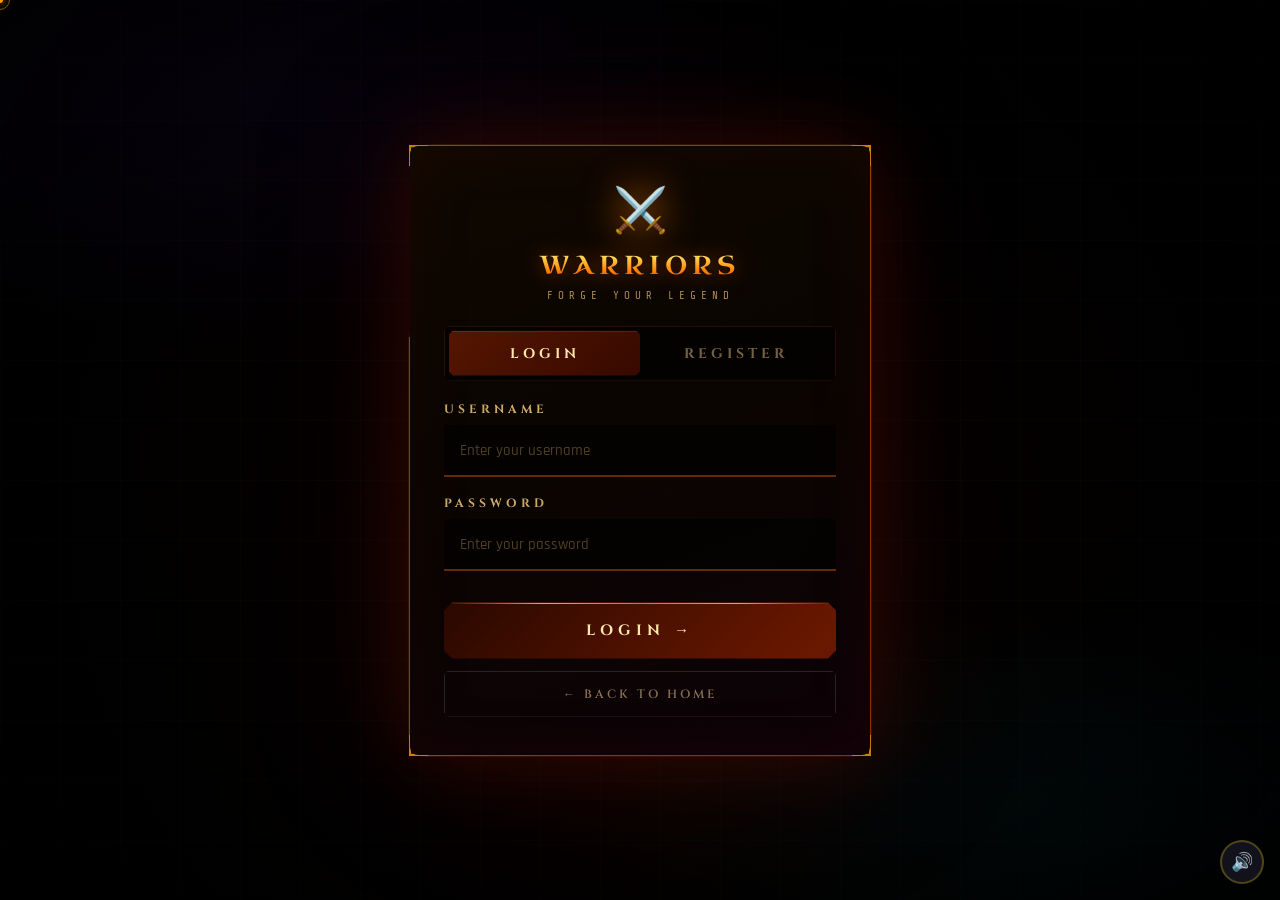
==== commit 04914110: "change the font color and font size" ====
--- a/pages/auth.html
+++ b/pages/auth.html
@@ -5,7 +5,7 @@
 <meta name="viewport" content="width=device-width, initial-scale=1.0">
 <title>Puzzle Warriors — Enter</title>
 <link rel="preconnect" href="https://fonts.googleapis.com">
-<link href="https://fonts.googleapis.com/css2?family=Uncial+Antiqua&family=Rajdhani:wght@300;500;600;700&family=Share+Tech+Mono&display=swap" rel="stylesheet">
+<link href="https://fonts.googleapis.com/css2?family=Uncial+Antiqua&family=Rajdhani:wght@300;500;600;700&family=Share+Tech+Mono&family=Cinzel:wght@600;700&display=swap" rel="stylesheet">
 <link rel="stylesheet" href="../shared/styles.css">
 <style>
 *{margin:0;padding:0;box-sizing:border-box;}
@@ -24,7 +24,6 @@
 
 .auth-wrap{position:relative;z-index:10;display:flex;align-items:center;justify-content:center;height:100vh;padding:20px;}
 
-/* THE PANEL */
 .panel-outer{
   position:relative;width:100%;max-width:460px;
   opacity:0;transform:translateY(50px);
@@ -32,7 +31,6 @@
 }
 @keyframes panelRise{to{opacity:1;transform:translateY(0);}}
 
-/* SVG border with animated fire */
 .panel-border{position:absolute;inset:-2px;z-index:0;pointer-events:none;}
 .panel-border svg{width:100%;height:100%;}
 
@@ -54,57 +52,66 @@
 @keyframes iconBeat{0%,100%{filter:drop-shadow(0 0 18px rgba(255,120,0,.9));transform:scale(1)}50%{filter:drop-shadow(0 0 35px rgba(255,200,0,1));transform:scale(1.07)}}
 
 .crest-title{
-  font-family:'Uncial Antiqua',serif;font-size:24px;letter-spacing:5px;
+  font-family:'Uncial Antiqua',serif;font-size:26px;letter-spacing:5px;
   background:linear-gradient(180deg,#fff8e0 0%,#ffcc44 30%,#ff7700 70%,#aa3300 100%);
   -webkit-background-clip:text;-webkit-text-fill-color:transparent;background-clip:text;
   filter:drop-shadow(0 0 10px rgba(255,100,0,.5));
 }
-.crest-sub{font-family:'Share Tech Mono',monospace;font-size:9px;letter-spacing:5px;color:rgba(255,200,100,.25);margin-top:4px;}
+/* ── INCREASED: sub title visibility ── */
+.crest-sub{font-family:'Share Tech Mono',monospace;font-size:11px;letter-spacing:5px;color:rgba(255,210,120,.65);margin-top:6px;}
 
 /* ── TABS ── */
 .tabs{display:grid;grid-template-columns:1fr 1fr;gap:0;margin:24px 0 20px;
   background:rgba(0,0,0,.6);border:1px solid rgba(255,80,0,.15);
   clip-path:polygon(5px 0%,calc(100% - 5px) 0%,100% 5px,100% calc(100% - 5px),calc(100% - 5px) 100%,5px 100%,0% calc(100% - 5px),0% 5px);
   padding:4px;}
-.tab{padding:11px;border:none;font-family:'Rajdhani',sans-serif;font-weight:700;font-size:13px;letter-spacing:4px;cursor:pointer;transition:all .2s;background:transparent;color:rgba(255,255,255,.28);text-transform:uppercase;
+/* ── INCREASED: tab font size + brighter inactive ── */
+.tab{padding:13px;border:none;font-family:'Cinzel',serif;font-weight:700;font-size:14px;letter-spacing:4px;cursor:pointer;transition:all .2s;background:transparent;color:rgba(255,210,150,.45);text-transform:uppercase;
   clip-path:polygon(4px 0%,calc(100% - 4px) 0%,100% 4px,100% calc(100% - 4px),calc(100% - 4px) 100%,4px 100%,0% calc(100% - 4px),0% 4px);}
-.tab.active{background:linear-gradient(135deg,rgba(120,30,0,.7),rgba(60,10,0,.9));color:#ffcc88;box-shadow:0 0 20px rgba(200,60,0,.3),inset 0 1px 0 rgba(255,150,50,.15);}
-.tab:hover:not(.active){color:rgba(255,200,100,.5);}
+.tab.active{background:linear-gradient(135deg,rgba(120,30,0,.7),rgba(60,10,0,.9));color:#ffe8aa;box-shadow:0 0 20px rgba(200,60,0,.3),inset 0 1px 0 rgba(255,150,50,.15);}
+.tab:hover:not(.active){color:rgba(255,220,140,.7);}
 
 /* Error */
 .auth-error{display:none;margin-bottom:14px;
   background:rgba(120,0,0,.25);border:1px solid rgba(255,50,50,.3);
-  padding:10px 14px;font-family:'Share Tech Mono',monospace;font-size:11px;color:#ff8888;
+  padding:10px 14px;font-family:'Share Tech Mono',monospace;font-size:12px;color:#ff9999;
   clip-path:polygon(4px 0%,calc(100% - 4px) 0%,100% 4px,100% calc(100% - 4px),calc(100% - 4px) 100%,4px 100%,0% calc(100% - 4px),0% 4px);
   animation:errShake .4s ease;}
 @keyframes errShake{0%,100%{transform:translateX(0)}25%{transform:translateX(-8px)}75%{transform:translateX(8px)}}
 
 /* Fields */
-.field{margin-bottom:16px;opacity:0;animation:fadeUp .5s ease forwards;}
+.field{margin-bottom:18px;opacity:0;animation:fadeUp .5s ease forwards;}
 .field:nth-child(1){animation-delay:.62s}.field:nth-child(2){animation-delay:.74s}.field:nth-child(3){animation-delay:.86s}
 
-.field label{display:block;margin-bottom:6px;font-family:'Share Tech Mono',monospace;font-size:9px;letter-spacing:4px;color:rgba(255,180,80,.4);}
+/* ── INCREASED: label font size + much brighter ── */
+.field label{display:block;margin-bottom:8px;font-family:'Cinzel',serif;font-size:12px;font-weight:700;letter-spacing:4px;color:rgba(255,210,130,.8);text-transform:uppercase;}
+
+/* ── INCREASED: input font size + brighter text ── */
 .field input{
-  width:100%;height:50px;
-  background:rgba(0,0,0,.7);
+  width:100%;height:52px;
+  background:rgba(0,0,0,.6);
   border:none;
-  border-bottom:1px solid rgba(255,80,0,.3);
+  border-bottom:2px solid rgba(255,100,0,.4);
   padding:0 16px;
-  font-family:'Rajdhani',sans-serif;font-size:16px;font-weight:500;color:#ffeecc;
+  font-family:'Cinzel',serif;font-size:17px;font-weight:700;color:#ffe8c0;
   outline:none;transition:all .25s;
   caret-color:#ff9a00;
 }
-.field input::placeholder{color:rgba(255,200,100,.15);}
+.field input::placeholder{font-family:'Rajdhani',sans-serif;font-size:15px;font-weight:500;color:rgba(255,200,120,.3);}
 .field input:focus{
-  border-bottom-color:rgba(255,150,0,.8);
-  background:rgba(80,20,0,.25);
-  box-shadow:0 4px 20px rgba(255,80,0,.1),inset 0 -2px 0 rgba(255,120,0,.4);
-}
+  border-bottom-color:rgba(255,160,0,.9);
+  background:rgba(80,20,0,.3);
+  box-shadow:0 4px 20px rgba(255,80,0,.12),inset 0 -2px 0 rgba(255,140,0,.5);
+  color:#fff8e8;
+}
+
+/* password hint */
+.pass-hint{font-family:'Share Tech Mono',monospace;font-size:10px;color:rgba(255,200,120,.45);letter-spacing:1px;}
 
 /* Submit */
 .btn-submit{
-  width:100%;height:56px;margin-top:12px;border:none;cursor:pointer;
-  font-family:'Rajdhani',sans-serif;font-weight:700;font-size:14px;letter-spacing:5px;text-transform:uppercase;
+  width:100%;height:56px;margin-top:14px;border:none;cursor:pointer;
+  font-family:'Cinzel',serif;font-weight:700;font-size:15px;letter-spacing:5px;text-transform:uppercase;
   position:relative;overflow:hidden;transition:transform .12s,filter .15s;
   clip-path:polygon(8px 0%,calc(100% - 8px) 0%,100% 8px,100% calc(100% - 8px),calc(100% - 8px) 100%,8px 100%,0% calc(100% - 8px),0% 8px);
   opacity:0;animation:fadeUp .5s ease .96s forwards;
@@ -112,30 +119,28 @@
 .btn-submit:hover{transform:scale(1.02);filter:brightness(1.2);}
 .btn-submit:active{transform:scale(.97);}
 
-.btn-login-s{background:linear-gradient(135deg,#2a0800,#6a1800,#2a0800);background-size:200%;color:#ffcc88;
+.btn-login-s{background:linear-gradient(135deg,#2a0800,#6a1800,#2a0800);background-size:200%;color:#ffe8aa;
   box-shadow:0 0 0 1px rgba(200,60,0,.5),0 0 30px rgba(180,40,0,.3);
   animation:fadeUp .5s ease .96s forwards,bgShift 4s ease infinite;}
 @keyframes bgShift{0%,100%{background-position:0%}50%{background-position:100%}}
 
-.btn-register-s{background:linear-gradient(135deg,#001a0a,#004020,#001a0a);background-size:200%;color:#88ffcc;
+.btn-register-s{background:linear-gradient(135deg,#001a0a,#004020,#001a0a);background-size:200%;color:#aaffdd;
   box-shadow:0 0 0 1px rgba(0,150,80,.4),0 0 30px rgba(0,120,60,.2);}
 
 .btn-submit .sweep{position:absolute;top:0;left:-100%;width:50%;height:100%;background:linear-gradient(90deg,transparent,rgba(255,255,255,.15),transparent);animation:swp 3s ease infinite 2.5s;}
 @keyframes swp{0%{left:-100%}50%,100%{left:150%}}
 
-/* Fire lava drip on top */
 .btn-submit::before{content:'';position:absolute;top:0;left:0;right:0;height:1px;background:linear-gradient(90deg,transparent,#ffaa00,#ff6600,#ffaa00,transparent);animation:fireTop 2.5s ease infinite;}
 @keyframes fireTop{0%{opacity:0;transform:scaleX(.3)}40%{opacity:1}100%{opacity:0;transform:scaleX(1.2)}}
 
 /* Back */
-.btn-back{width:100%;height:44px;margin-top:10px;background:transparent;
-  border:1px solid rgba(255,255,255,.08);
-  font-family:'Rajdhani',sans-serif;font-weight:600;font-size:12px;letter-spacing:3px;
-  color:rgba(255,255,255,.25);cursor:pointer;transition:all .2s;text-transform:uppercase;
+.btn-back{width:100%;height:46px;margin-top:12px;background:transparent;
+  border:1px solid rgba(255,255,255,.12);
+  font-family:'Cinzel',serif;font-weight:600;font-size:12px;letter-spacing:3px;
+  color:rgba(255,220,160,.5);cursor:pointer;transition:all .2s;text-transform:uppercase;
   clip-path:polygon(4px 0%,calc(100% - 4px) 0%,100% 4px,100% calc(100% - 4px),calc(100% - 4px) 100%,4px 100%,0% calc(100% - 4px),0% 4px);}
-.btn-back:hover{border-color:rgba(255,150,50,.3);color:rgba(255,200,100,.6);}
-
-/* Panel fire border SVG */
+.btn-back:hover{border-color:rgba(255,150,50,.35);color:rgba(255,210,120,.8);}
+
 .fire-border-path{stroke-dasharray:1800;stroke-dashoffset:1800;animation:borderDraw 2s ease .3s forwards;}
 @keyframes borderDraw{to{stroke-dashoffset:0;}}
 
@@ -158,7 +163,6 @@
 <div class="auth-wrap">
   <div class="panel-outer">
 
-    <!-- Animated SVG fire border -->
     <div class="panel-border">
       <svg viewBox="0 0 460 560" preserveAspectRatio="none" xmlns="http://www.w3.org/2000/svg">
         <defs>
@@ -169,10 +173,8 @@
           </linearGradient>
           <filter id="fireGlow"><feGaussianBlur stdDeviation="3" result="b"/><feMerge><feMergeNode in="b"/><feMergeNode in="SourceGraphic"/></feMerge></filter>
         </defs>
-        <!-- Octagon border -->
         <path class="fire-border-path" d="M20,2 L440,2 L458,20 L458,540 L440,558 L20,558 L2,540 L2,20 Z"
           fill="none" stroke="url(#fb)" stroke-width="1.5" filter="url(#fireGlow)" opacity="0.8"/>
-        <!-- Corner accents -->
         <path d="M2,20 L2,2 L20,2" fill="none" stroke="#ffaa00" stroke-width="2" opacity="0.9"/>
         <path d="M440,2 L458,2 L458,20" fill="none" stroke="#ffaa00" stroke-width="2" opacity="0.9"/>
         <path d="M458,540 L458,558 L440,558" fill="none" stroke="#ffaa00" stroke-width="2" opacity="0.9"/>
@@ -195,16 +197,37 @@
       <div id="auth-error" class="auth-error"></div>
 
       <div id="form-login">
-        <div class="field"><label>Username</label><input type="text" id="login-user" placeholder="Enter username" autocomplete="off"></div>
-        <div class="field"><label>Password</label><input type="password" id="login-pass" placeholder="••••••••"></div>
-        <button class="btn-submit btn-login-s" onclick="Auth.login()"><div class="sweep"></div><span style="position:relative;z-index:1;">LOGIN →</span></button>
+        <div class="field">
+          <label>Username</label>
+          <input type="text" id="login-user" placeholder="Enter your username" autocomplete="off">
+        </div>
+        <div class="field">
+          <label>Password</label>
+          <input type="password" id="login-pass" placeholder="Enter your password">
+        </div>
+        <button class="btn-submit btn-login-s" onclick="Auth.login()">
+          <div class="sweep"></div>
+          <span style="position:relative;z-index:1;">LOGIN →</span>
+        </button>
       </div>
 
       <div id="form-register" style="display:none">
-        <div class="field"><label>Username</label><input type="text" id="reg-user" placeholder="Choose a username" autocomplete="off"></div>
-        <div class="field"><label>Email</label><input type="email" id="reg-email" placeholder="your@email.com"></div>
-        <div class="field"><label>Password <span style="font-size:9px;color:rgba(255,200,100,.2);letter-spacing:0">(min 6 chars)</span></label><input type="password" id="reg-pass" placeholder="••••••••"></div>
-        <button class="btn-submit btn-register-s" onclick="Auth.register()"><div class="sweep"></div><span style="position:relative;z-index:1;">CREATE ACCOUNT →</span></button>
+        <div class="field">
+          <label>Username</label>
+          <input type="text" id="reg-user" placeholder="Choose a username" autocomplete="off">
+        </div>
+        <div class="field">
+          <label>Email</label>
+          <input type="email" id="reg-email" placeholder="your@email.com">
+        </div>
+        <div class="field">
+          <label>Password &nbsp;<span class="pass-hint">(min 6 chars)</span></label>
+          <input type="password" id="reg-pass" placeholder="Create a password">
+        </div>
+        <button class="btn-submit btn-register-s" onclick="Auth.register()">
+          <div class="sweep"></div>
+          <span style="position:relative;z-index:1;">CREATE ACCOUNT →</span>
+        </button>
       </div>
 
       <button class="btn-back" onclick="window.location.href='../index.html'">← BACK TO HOME</button>
@@ -232,7 +255,6 @@
 document.addEventListener('mousedown',function(){cur.classList.add('cl');});
 document.addEventListener('mouseup',function(){cur.classList.remove('cl');});
 
-/* fire bg */
 (function(){
   var C=document.getElementById('bg-canvas'),ctx=C.getContext('2d'),W,H,pts=[],t=0;
   function resize(){W=C.width=innerWidth;H=C.height=innerHeight;}
@@ -254,7 +276,6 @@
   }
   draw();
 })();
-/* embers */
 (function(){
   var C=document.getElementById('ember-canvas'),ctx=C.getContext('2d'),W,H,em=[];
   function resize(){W=C.width=innerWidth;H=C.height=innerHeight;}
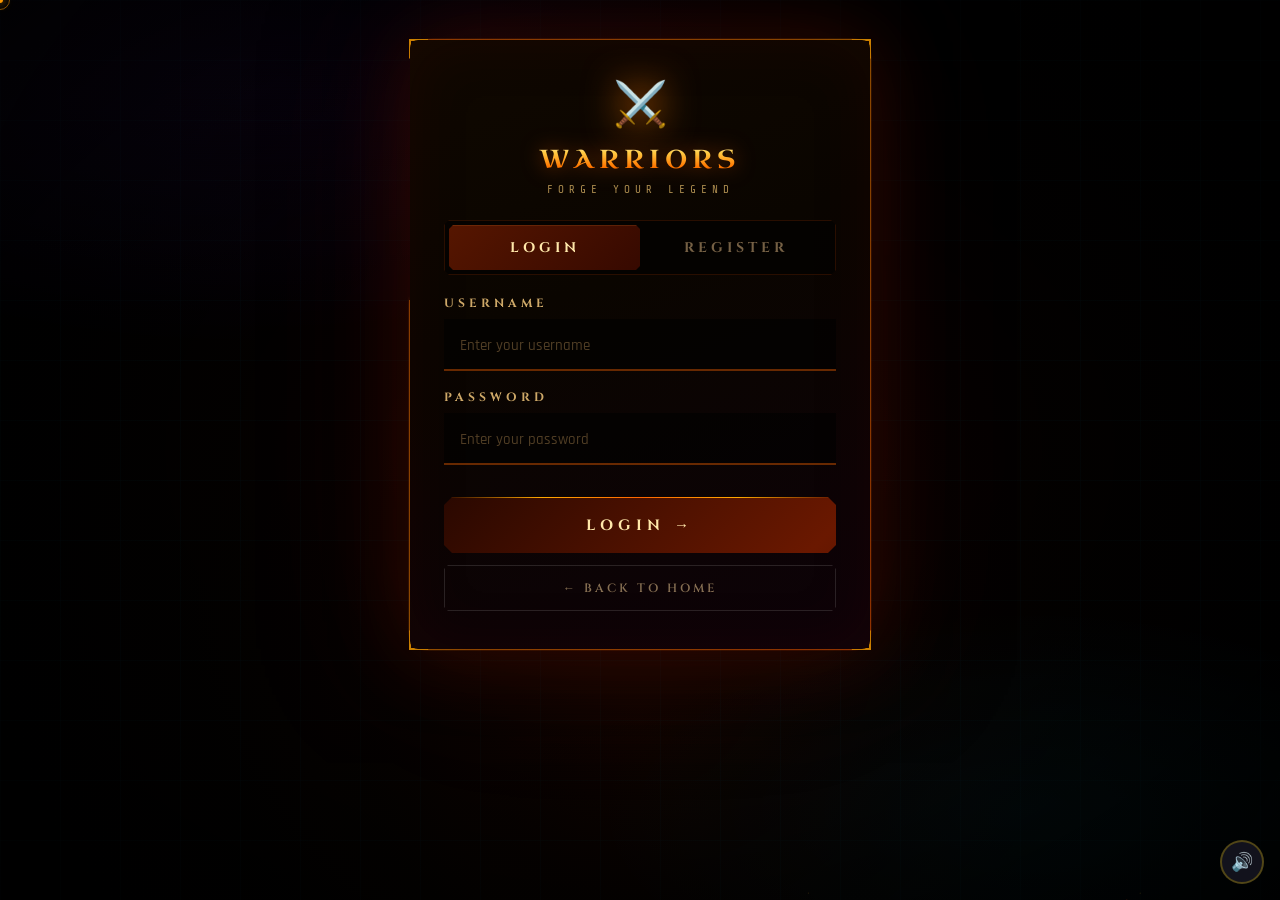
==== commit 820b10e8: "bg music add to all pages" ====
--- a/pages/auth.html
+++ b/pages/auth.html
@@ -9,7 +9,8 @@
 <link rel="stylesheet" href="../shared/styles.css">
 <style>
 *{margin:0;padding:0;box-sizing:border-box;}
-html,body{width:100%;height:100%;overflow:hidden;background:#000;font-family:'Rajdhani',sans-serif;cursor:none;}
+html,body{width:100%;min-height:100%;background:#000;font-family:'Rajdhani',sans-serif;cursor:none;}
+html{overflow-y:auto;}body{overflow-x:hidden;}
 
 .cursor{position:fixed;width:20px;height:20px;pointer-events:none;z-index:9999;transform:translate(-50%,-50%);}
 .cursor-inner{width:6px;height:6px;background:#ff9a00;border-radius:50%;position:absolute;top:50%;left:50%;transform:translate(-50%,-50%);box-shadow:0 0 10px #ff9a00;}
@@ -22,7 +23,7 @@
 .scan{position:fixed;inset:0;z-index:2;pointer-events:none;background:repeating-linear-gradient(0deg,transparent,transparent 2px,rgba(0,0,0,.07) 2px,rgba(0,0,0,.07) 3px);}
 #ember-canvas{position:fixed;inset:0;z-index:3;pointer-events:none;}
 
-.auth-wrap{position:relative;z-index:10;display:flex;align-items:center;justify-content:center;height:100vh;padding:20px;}
+.auth-wrap{position:relative;z-index:10;display:flex;align-items:flex-start;justify-content:center;min-height:100vh;padding:40px 20px;overflow-y:auto;}
 
 .panel-outer{
   position:relative;width:100%;max-width:460px;
@@ -39,115 +40,103 @@
   background:linear-gradient(160deg,#100800 0%,#0a0500 40%,#0d0208 100%);
   border-radius:8px;padding:38px 34px;
   box-shadow:0 0 80px rgba(100,20,0,.4),0 0 160px rgba(60,10,0,.3),inset 0 0 60px rgba(80,15,0,.15);
-}
-
-/* Top crest */
-.crest{text-align:center;margin-bottom:6px;
-  opacity:0;animation:fadeUp .6s ease .5s forwards;}
+  overflow:visible;
+}
+
+.crest{text-align:center;margin-bottom:6px;opacity:0;animation:fadeUp .6s ease .5s forwards;}
 @keyframes fadeUp{from{opacity:0;transform:translateY(-12px)}to{opacity:1;transform:translateY(0)}}
-
-.crest-icon{font-size:44px;display:block;margin-bottom:8px;
-  filter:drop-shadow(0 0 18px rgba(255,120,0,.9));
-  animation:iconBeat 2.5s ease-in-out infinite 1s;}
+.crest-icon{font-size:44px;display:block;margin-bottom:8px;filter:drop-shadow(0 0 18px rgba(255,120,0,.9));animation:iconBeat 2.5s ease-in-out infinite 1s;}
 @keyframes iconBeat{0%,100%{filter:drop-shadow(0 0 18px rgba(255,120,0,.9));transform:scale(1)}50%{filter:drop-shadow(0 0 35px rgba(255,200,0,1));transform:scale(1.07)}}
-
-.crest-title{
-  font-family:'Uncial Antiqua',serif;font-size:26px;letter-spacing:5px;
-  background:linear-gradient(180deg,#fff8e0 0%,#ffcc44 30%,#ff7700 70%,#aa3300 100%);
-  -webkit-background-clip:text;-webkit-text-fill-color:transparent;background-clip:text;
-  filter:drop-shadow(0 0 10px rgba(255,100,0,.5));
-}
-/* ── INCREASED: sub title visibility ── */
+.crest-title{font-family:'Uncial Antiqua',serif;font-size:26px;letter-spacing:5px;background:linear-gradient(180deg,#fff8e0 0%,#ffcc44 30%,#ff7700 70%,#aa3300 100%);-webkit-background-clip:text;-webkit-text-fill-color:transparent;background-clip:text;filter:drop-shadow(0 0 10px rgba(255,100,0,.5));}
 .crest-sub{font-family:'Share Tech Mono',monospace;font-size:11px;letter-spacing:5px;color:rgba(255,210,120,.65);margin-top:6px;}
 
-/* ── TABS ── */
 .tabs{display:grid;grid-template-columns:1fr 1fr;gap:0;margin:24px 0 20px;
   background:rgba(0,0,0,.6);border:1px solid rgba(255,80,0,.15);
   clip-path:polygon(5px 0%,calc(100% - 5px) 0%,100% 5px,100% calc(100% - 5px),calc(100% - 5px) 100%,5px 100%,0% calc(100% - 5px),0% 5px);
   padding:4px;}
-/* ── INCREASED: tab font size + brighter inactive ── */
 .tab{padding:13px;border:none;font-family:'Cinzel',serif;font-weight:700;font-size:14px;letter-spacing:4px;cursor:pointer;transition:all .2s;background:transparent;color:rgba(255,210,150,.45);text-transform:uppercase;
   clip-path:polygon(4px 0%,calc(100% - 4px) 0%,100% 4px,100% calc(100% - 4px),calc(100% - 4px) 100%,4px 100%,0% calc(100% - 4px),0% 4px);}
 .tab.active{background:linear-gradient(135deg,rgba(120,30,0,.7),rgba(60,10,0,.9));color:#ffe8aa;box-shadow:0 0 20px rgba(200,60,0,.3),inset 0 1px 0 rgba(255,150,50,.15);}
 .tab:hover:not(.active){color:rgba(255,220,140,.7);}
 
-/* Error */
-.auth-error{display:none;margin-bottom:14px;
-  background:rgba(120,0,0,.25);border:1px solid rgba(255,50,50,.3);
-  padding:10px 14px;font-family:'Share Tech Mono',monospace;font-size:12px;color:#ff9999;
-  clip-path:polygon(4px 0%,calc(100% - 4px) 0%,100% 4px,100% calc(100% - 4px),calc(100% - 4px) 100%,4px 100%,0% calc(100% - 4px),0% 4px);
-  animation:errShake .4s ease;}
+.auth-error{display:none;margin-bottom:14px;background:rgba(120,0,0,.25);border:1px solid rgba(255,50,50,.3);padding:10px 14px;font-family:'Share Tech Mono',monospace;font-size:12px;color:#ff9999;
+  clip-path:polygon(4px 0%,calc(100% - 4px) 0%,100% 4px,100% calc(100% - 4px),calc(100% - 4px) 100%,4px 100%,0% calc(100% - 4px),0% 4px);animation:errShake .4s ease;}
 @keyframes errShake{0%,100%{transform:translateX(0)}25%{transform:translateX(-8px)}75%{transform:translateX(8px)}}
 
-/* Fields */
 .field{margin-bottom:18px;opacity:0;animation:fadeUp .5s ease forwards;}
-.field:nth-child(1){animation-delay:.62s}.field:nth-child(2){animation-delay:.74s}.field:nth-child(3){animation-delay:.86s}
-
-/* ── INCREASED: label font size + much brighter ── */
+.field:nth-child(1){animation-delay:.62s}.field:nth-child(2){animation-delay:.74s}.field:nth-child(3){animation-delay:.86s}.field:nth-child(4){animation-delay:.96s}
 .field label{display:block;margin-bottom:8px;font-family:'Cinzel',serif;font-size:12px;font-weight:700;letter-spacing:4px;color:rgba(255,210,130,.8);text-transform:uppercase;}
-
-/* ── INCREASED: input font size + brighter text ── */
-.field input{
+.field input{width:100%;height:52px;background:rgba(0,0,0,.6);border:none;border-bottom:2px solid rgba(255,100,0,.4);padding:0 16px;font-family:'Cinzel',serif;font-size:17px;font-weight:700;color:#ffe8c0;outline:none;transition:all .25s;caret-color:#ff9a00;}
+.field input::placeholder{font-family:'Rajdhani',sans-serif;font-size:15px;font-weight:500;color:rgba(255,200,120,.3);}
+.field input:focus{border-bottom-color:rgba(255,160,0,.9);background:rgba(80,20,0,.3);box-shadow:0 4px 20px rgba(255,80,0,.12),inset 0 -2px 0 rgba(255,140,0,.5);color:#fff8e8;}
+
+/* ── COUNTRY SELECTOR ── */
+.country-wrap{position:relative;}
+.country-search-box{
   width:100%;height:52px;
   background:rgba(0,0,0,.6);
-  border:none;
-  border-bottom:2px solid rgba(255,100,0,.4);
-  padding:0 16px;
-  font-family:'Cinzel',serif;font-size:17px;font-weight:700;color:#ffe8c0;
-  outline:none;transition:all .25s;
-  caret-color:#ff9a00;
-}
-.field input::placeholder{font-family:'Rajdhani',sans-serif;font-size:15px;font-weight:500;color:rgba(255,200,120,.3);}
-.field input:focus{
-  border-bottom-color:rgba(255,160,0,.9);
-  background:rgba(80,20,0,.3);
-  box-shadow:0 4px 20px rgba(255,80,0,.12),inset 0 -2px 0 rgba(255,140,0,.5);
-  color:#fff8e8;
-}
-
-/* password hint */
+  border:none;border-bottom:2px solid rgba(255,100,0,.4);
+  padding:0 16px 0 44px;
+  font-family:'Cinzel',serif;font-size:15px;font-weight:700;color:#ffe8c0;
+  outline:none;transition:all .25s;caret-color:#ff9a00;cursor:pointer;
+}
+.country-search-box:focus{border-bottom-color:rgba(255,160,0,.9);background:rgba(80,20,0,.3);}
+.country-flag-preview{
+  position:absolute;left:14px;top:14px;
+  font-size:22px;pointer-events:none;line-height:1;z-index:2;
+}
+/* Dropdown — simple relative, pushes content down */
+.country-dropdown{
+  width:100%;
+  background:#0d0500;border:1px solid rgba(255,100,0,.35);
+  border-top:none;border-radius:0 0 6px 6px;
+  max-height:200px;overflow-y:auto;
+  box-shadow:0 8px 30px rgba(0,0,0,.9);
+  display:none;
+}
+.country-dropdown.open{display:block;}
+.country-opt{
+  display:flex;align-items:center;gap:10px;
+  padding:10px 14px;cursor:pointer;
+  font-family:'Rajdhani',sans-serif;font-size:14px;font-weight:600;
+  color:rgba(255,220,160,.8);transition:background .15s;border-bottom:1px solid rgba(255,80,0,.08);
+}
+.country-opt:hover,.country-opt.highlighted{background:rgba(255,80,0,.12);color:#ffe8aa;}
+.country-opt .cf{font-size:20px;line-height:1;flex-shrink:0;}
+.country-opt .cn{flex:1;}
+.country-opt .cc{font-family:'Share Tech Mono',monospace;font-size:10px;color:rgba(255,180,80,.4);}
+/* Scrollbar styling */
+.country-dropdown::-webkit-scrollbar{width:4px;}
+.country-dropdown::-webkit-scrollbar-track{background:rgba(0,0,0,.3);}
+.country-dropdown::-webkit-scrollbar-thumb{background:rgba(255,100,0,.4);border-radius:2px;}
+
+/* Country loading state */
+.country-loading{padding:14px;text-align:center;font-family:'Share Tech Mono',monospace;font-size:11px;color:rgba(255,180,80,.5);letter-spacing:2px;animation:loadPulse 1.2s ease infinite;}
+@keyframes loadPulse{0%,100%{opacity:.4}50%{opacity:1}}
+
 .pass-hint{font-family:'Share Tech Mono',monospace;font-size:10px;color:rgba(255,200,120,.45);letter-spacing:1px;}
 
-/* Submit */
-.btn-submit{
-  width:100%;height:56px;margin-top:14px;border:none;cursor:pointer;
-  font-family:'Cinzel',serif;font-weight:700;font-size:15px;letter-spacing:5px;text-transform:uppercase;
-  position:relative;overflow:hidden;transition:transform .12s,filter .15s;
+.btn-submit{width:100%;height:56px;margin-top:14px;border:none;cursor:pointer;font-family:'Cinzel',serif;font-weight:700;font-size:15px;letter-spacing:5px;text-transform:uppercase;position:relative;overflow:hidden;transition:transform .12s,filter .15s;
   clip-path:polygon(8px 0%,calc(100% - 8px) 0%,100% 8px,100% calc(100% - 8px),calc(100% - 8px) 100%,8px 100%,0% calc(100% - 8px),0% 8px);
-  opacity:0;animation:fadeUp .5s ease .96s forwards;
-}
+  opacity:0;animation:fadeUp .5s ease .96s forwards;}
 .btn-submit:hover{transform:scale(1.02);filter:brightness(1.2);}
 .btn-submit:active{transform:scale(.97);}
-
-.btn-login-s{background:linear-gradient(135deg,#2a0800,#6a1800,#2a0800);background-size:200%;color:#ffe8aa;
-  box-shadow:0 0 0 1px rgba(200,60,0,.5),0 0 30px rgba(180,40,0,.3);
-  animation:fadeUp .5s ease .96s forwards,bgShift 4s ease infinite;}
+.btn-login-s{background:linear-gradient(135deg,#2a0800,#6a1800,#2a0800);background-size:200%;color:#ffe8aa;box-shadow:0 0 0 1px rgba(200,60,0,.5),0 0 30px rgba(180,40,0,.3);animation:fadeUp .5s ease .96s forwards,bgShift 4s ease infinite;}
 @keyframes bgShift{0%,100%{background-position:0%}50%{background-position:100%}}
-
-.btn-register-s{background:linear-gradient(135deg,#001a0a,#004020,#001a0a);background-size:200%;color:#aaffdd;
-  box-shadow:0 0 0 1px rgba(0,150,80,.4),0 0 30px rgba(0,120,60,.2);}
-
+.btn-register-s{background:linear-gradient(135deg,#001a0a,#004020,#001a0a);background-size:200%;color:#aaffdd;box-shadow:0 0 0 1px rgba(0,150,80,.4),0 0 30px rgba(0,120,60,.2);}
 .btn-submit .sweep{position:absolute;top:0;left:-100%;width:50%;height:100%;background:linear-gradient(90deg,transparent,rgba(255,255,255,.15),transparent);animation:swp 3s ease infinite 2.5s;}
 @keyframes swp{0%{left:-100%}50%,100%{left:150%}}
-
 .btn-submit::before{content:'';position:absolute;top:0;left:0;right:0;height:1px;background:linear-gradient(90deg,transparent,#ffaa00,#ff6600,#ffaa00,transparent);animation:fireTop 2.5s ease infinite;}
 @keyframes fireTop{0%{opacity:0;transform:scaleX(.3)}40%{opacity:1}100%{opacity:0;transform:scaleX(1.2)}}
 
-/* Back */
-.btn-back{width:100%;height:46px;margin-top:12px;background:transparent;
-  border:1px solid rgba(255,255,255,.12);
-  font-family:'Cinzel',serif;font-weight:600;font-size:12px;letter-spacing:3px;
-  color:rgba(255,220,160,.5);cursor:pointer;transition:all .2s;text-transform:uppercase;
+.btn-back{width:100%;height:46px;margin-top:12px;background:transparent;border:1px solid rgba(255,255,255,.12);font-family:'Cinzel',serif;font-weight:600;font-size:12px;letter-spacing:3px;color:rgba(255,220,160,.5);cursor:pointer;transition:all .2s;text-transform:uppercase;
   clip-path:polygon(4px 0%,calc(100% - 4px) 0%,100% 4px,100% calc(100% - 4px),calc(100% - 4px) 100%,4px 100%,0% calc(100% - 4px),0% 4px);}
 .btn-back:hover{border-color:rgba(255,150,50,.35);color:rgba(255,210,120,.8);}
 
 .fire-border-path{stroke-dasharray:1800;stroke-dashoffset:1800;animation:borderDraw 2s ease .3s forwards;}
 @keyframes borderDraw{to{stroke-dashoffset:0;}}
 
-#toast{position:fixed;top:20px;left:50%;transform:translateX(-50%);z-index:9999;
-  background:rgba(10,3,0,.95);border:1px solid rgba(255,100,0,.4);padding:10px 24px;
-  font-family:'Share Tech Mono',monospace;font-size:11px;letter-spacing:3px;color:#ffcc88;
-  opacity:0;transition:opacity .3s;pointer-events:none;
+#toast{position:fixed;top:20px;left:50%;transform:translateX(-50%);z-index:9999;background:rgba(10,3,0,.95);border:1px solid rgba(255,100,0,.4);padding:10px 24px;font-family:'Share Tech Mono',monospace;font-size:11px;letter-spacing:3px;color:#ffcc88;opacity:0;transition:opacity .3s;pointer-events:none;
   clip-path:polygon(6px 0%,calc(100% - 6px) 0%,100% 6px,100% calc(100% - 6px),calc(100% - 6px) 100%,6px 100%,0% calc(100% - 6px),0% 6px);}
 #toast.show{opacity:1;}
 </style>
@@ -162,9 +151,8 @@
 
 <div class="auth-wrap">
   <div class="panel-outer">
-
     <div class="panel-border">
-      <svg viewBox="0 0 460 560" preserveAspectRatio="none" xmlns="http://www.w3.org/2000/svg">
+      <svg viewBox="0 0 460 600" preserveAspectRatio="none" xmlns="http://www.w3.org/2000/svg">
         <defs>
           <linearGradient id="fb" x1="0%" y1="0%" x2="100%" y2="100%">
             <stop offset="0%"   stop-color="#ff8800"><animate attributeName="stop-color" values="#ff8800;#ffcc00;#ff4400;#ff8800" dur="3s" repeatCount="indefinite"/></stop>
@@ -173,12 +161,12 @@
           </linearGradient>
           <filter id="fireGlow"><feGaussianBlur stdDeviation="3" result="b"/><feMerge><feMergeNode in="b"/><feMergeNode in="SourceGraphic"/></feMerge></filter>
         </defs>
-        <path class="fire-border-path" d="M20,2 L440,2 L458,20 L458,540 L440,558 L20,558 L2,540 L2,20 Z"
+        <path class="fire-border-path" d="M20,2 L440,2 L458,20 L458,580 L440,598 L20,598 L2,580 L2,20 Z"
           fill="none" stroke="url(#fb)" stroke-width="1.5" filter="url(#fireGlow)" opacity="0.8"/>
         <path d="M2,20 L2,2 L20,2" fill="none" stroke="#ffaa00" stroke-width="2" opacity="0.9"/>
         <path d="M440,2 L458,2 L458,20" fill="none" stroke="#ffaa00" stroke-width="2" opacity="0.9"/>
-        <path d="M458,540 L458,558 L440,558" fill="none" stroke="#ffaa00" stroke-width="2" opacity="0.9"/>
-        <path d="M20,558 L2,558 L2,540" fill="none" stroke="#ffaa00" stroke-width="2" opacity="0.9"/>
+        <path d="M458,580 L458,598 L440,598" fill="none" stroke="#ffaa00" stroke-width="2" opacity="0.9"/>
+        <path d="M20,598 L2,598 L2,580" fill="none" stroke="#ffaa00" stroke-width="2" opacity="0.9"/>
       </svg>
     </div>
 
@@ -196,6 +184,7 @@
 
       <div id="auth-error" class="auth-error"></div>
 
+      <!-- ── LOGIN FORM ── -->
       <div id="form-login">
         <div class="field">
           <label>Username</label>
@@ -211,6 +200,7 @@
         </button>
       </div>
 
+      <!-- ── REGISTER FORM ── -->
       <div id="form-register" style="display:none">
         <div class="field">
           <label>Username</label>
@@ -224,6 +214,28 @@
           <label>Password &nbsp;<span class="pass-hint">(min 6 chars)</span></label>
           <input type="password" id="reg-pass" placeholder="Create a password">
         </div>
+
+        <!-- ── COUNTRY / REGION FIELD ── -->
+        <div class="field">
+          <label>🌍 &nbsp;Country / Region</label>
+          <div class="country-wrap" id="country-wrap">
+            <span class="country-flag-preview" id="country-flag">🌐</span>
+            <input
+              class="country-search-box"
+              id="country-search"
+              placeholder="Search your country..."
+              autocomplete="off"
+              readonly
+            >
+            <div class="country-dropdown" id="country-dropdown">
+              <div class="country-loading" id="country-loading">LOADING COUNTRIES...</div>
+            </div>
+          </div>
+          <!-- Hidden value sent with form -->
+          <input type="hidden" id="reg-country" value="">
+          <input type="hidden" id="reg-country-code" value="">
+        </div>
+
         <button class="btn-submit btn-register-s" onclick="Auth.register()">
           <div class="sweep"></div>
           <span style="position:relative;z-index:1;">CREATE ACCOUNT →</span>
@@ -250,11 +262,29 @@
 document.getElementById('login-pass').addEventListener('keydown',function(e){if(e.key==='Enter')Auth.login();});
 document.getElementById('login-user').addEventListener('keydown',function(e){if(e.key==='Enter')Auth.login();});
 
+// ── Cursor ──────────────────────────────────────────────────────────
 var cur=document.getElementById('cursor');
 document.addEventListener('mousemove',function(e){cur.style.left=e.clientX+'px';cur.style.top=e.clientY+'px';});
 document.addEventListener('mousedown',function(){cur.classList.add('cl');});
 document.addEventListener('mouseup',function(){cur.classList.remove('cl');});
 
+// ── Battle BGM ─────────────────────────────────────────────────────
+var _bgm = new Audio('../shared/battle.mp3');
+_bgm.loop   = true;
+_bgm.volume = 0.35;
+_bgm.play().catch(function(){});
+window.addEventListener('beforeunload', function(){ _bgm.pause(); });
+
+// Sync with the SFX mute button
+EventBus.on('sfx:toggle', function(){
+  _bgm.muted = !_bgm.muted;
+});
+// If SFX was already muted before this page loaded, respect that
+if(typeof SFX !== 'undefined' && SFX.isMuted && SFX.isMuted()){
+  _bgm.muted = true;
+}
+
+// ── BG Fire Particles ───────────────────────────────────────────────
 (function(){
   var C=document.getElementById('bg-canvas'),ctx=C.getContext('2d'),W,H,pts=[],t=0;
   function resize(){W=C.width=innerWidth;H=C.height=innerHeight;}
@@ -276,6 +306,8 @@
   }
   draw();
 })();
+
+// ── Ember Particles ─────────────────────────────────────────────────
 (function(){
   var C=document.getElementById('ember-canvas'),ctx=C.getContext('2d'),W,H,em=[];
   function resize(){W=C.width=innerWidth;H=C.height=innerHeight;}
@@ -293,6 +325,195 @@
   }
   draw();
 })();
+
+// ═══════════════════════════════════════════════════════════════════
+// COUNTRY SELECTOR  — uses restcountries.com (free, no API key)
+// ═══════════════════════════════════════════════════════════════════
+var CountryPicker = (function(){
+  var allCountries = [];
+  var filtered     = [];
+  var selected     = null;
+  var highlightIdx = -1;
+  var isOpen       = false;
+
+  var searchEl  = document.getElementById('country-search');
+  var dropEl    = document.getElementById('country-dropdown');
+  var flagEl    = document.getElementById('country-flag');
+  var loadEl    = document.getElementById('country-loading');
+  var valEl     = document.getElementById('reg-country');
+  var codeEl    = document.getElementById('reg-country-code');
+
+  // Flag emoji from country code
+  function codeToFlag(code) {
+    if (!code || code.length !== 2) return '🌐';
+    return Array.from(code.toUpperCase())
+      .map(function(c){ return String.fromCodePoint(0x1F1E6 - 65 + c.charCodeAt(0)); })
+      .join('');
+  }
+
+  // Fetch countries from REST Countries API
+  function loadCountries() {
+    fetch('https://restcountries.com/v3.1/all?fields=name,cca2,region')
+      .then(function(r){ return r.json(); })
+      .then(function(data) {
+        allCountries = data
+          .map(function(c){ return { name: c.name.common, code: c.cca2, region: c.region }; })
+          .sort(function(a,b){ return a.name.localeCompare(b.name); });
+        loadEl.style.display = 'none';
+        console.log('[Country] Loaded ' + allCountries.length + ' countries');
+      })
+      .catch(function(e){
+        loadEl.textContent = '⚠ Could not load — type manually';
+        console.warn('[Country] API failed:', e);
+        // Fallback: common countries
+        allCountries = [
+          {name:'Sri Lanka',code:'LK',region:'Asia'},{name:'United States',code:'US',region:'Americas'},
+          {name:'United Kingdom',code:'GB',region:'Europe'},{name:'India',code:'IN',region:'Asia'},
+          {name:'Australia',code:'AU',region:'Oceania'},{name:'Canada',code:'CA',region:'Americas'},
+          {name:'Germany',code:'DE',region:'Europe'},{name:'France',code:'FR',region:'Europe'},
+          {name:'Japan',code:'JP',region:'Asia'},{name:'China',code:'CN',region:'Asia'},
+          {name:'Brazil',code:'BR',region:'Americas'},{name:'South Africa',code:'ZA',region:'Africa'},
+          {name:'Nigeria',code:'NG',region:'Africa'},{name:'Pakistan',code:'PK',region:'Asia'},
+          {name:'Bangladesh',code:'BD',region:'Asia'},{name:'Indonesia',code:'ID',region:'Asia'},
+          {name:'Philippines',code:'PH',region:'Asia'},{name:'Malaysia',code:'MY',region:'Asia'},
+          {name:'Singapore',code:'SG',region:'Asia'},{name:'UAE',code:'AE',region:'Asia'},
+        ];
+        loadEl.style.display = 'none';
+      });
+  }
+
+  function renderList(query) {
+    query = (query || '').toLowerCase().trim();
+    filtered = query
+      ? allCountries.filter(function(c){ return c.name.toLowerCase().includes(query) || c.code.toLowerCase().includes(query); })
+      : allCountries;
+
+    // Remove old options
+    Array.from(dropEl.querySelectorAll('.country-opt')).forEach(function(el){ el.remove(); });
+    highlightIdx = -1;
+
+    if (filtered.length === 0) {
+      var none = document.createElement('div');
+      none.className = 'country-opt';
+      none.style.color = 'rgba(255,150,80,.4)';
+      none.style.justifyContent = 'center';
+      none.textContent = 'No countries found';
+      dropEl.appendChild(none);
+      return;
+    }
+
+    var frag = document.createDocumentFragment();
+    filtered.slice(0, 80).forEach(function(c, i) {
+      var opt = document.createElement('div');
+      opt.className = 'country-opt';
+      opt.dataset.idx = i;
+      opt.innerHTML =
+        '<span class="cf">' + codeToFlag(c.code) + '</span>' +
+        '<span class="cn">' + c.name + '</span>' +
+        '<span class="cc">' + c.code + '</span>';
+      opt.addEventListener('mousedown', function(e){
+        e.preventDefault();
+        selectCountry(c);
+      });
+      frag.appendChild(opt);
+    });
+    dropEl.appendChild(frag);
+  }
+
+  function selectCountry(c) {
+    selected = c;
+    searchEl.value  = c.name;
+    flagEl.textContent = codeToFlag(c.code);
+    valEl.value  = c.name;
+    codeEl.value = c.code;
+    close();
+  }
+
+  function open() {
+    if (allCountries.length === 0) return;
+    isOpen = true;
+    searchEl.removeAttribute('readonly');
+    searchEl.value = '';
+    flagEl.textContent = selected ? codeToFlag(selected.code) : '🌐';
+    renderList('');
+    dropEl.classList.add('open');
+    searchEl.focus();
+    // Scroll panel so dropdown is visible
+    setTimeout(function(){
+      dropEl.scrollIntoView({block:'nearest', behavior:'smooth'});
+    }, 50);
+  }
+
+  function close() {
+    isOpen = false;
+    searchEl.setAttribute('readonly', true);
+    if (selected) searchEl.value = selected.name;
+    else searchEl.value = '';
+    dropEl.classList.remove('open');
+  }
+
+  function highlight(dir) {
+    var opts = dropEl.querySelectorAll('.country-opt');
+    if (!opts.length) return;
+    opts[highlightIdx] && opts[highlightIdx].classList.remove('highlighted');
+    highlightIdx = Math.max(0, Math.min(opts.length - 1, highlightIdx + dir));
+    var target = opts[highlightIdx];
+    target.classList.add('highlighted');
+    target.scrollIntoView({ block: 'nearest' });
+  }
+
+  // Events
+  searchEl.addEventListener('click', function(){ if (!isOpen) open(); });
+  searchEl.addEventListener('input', function(){ renderList(searchEl.value); });
+  searchEl.addEventListener('keydown', function(e){
+    if (e.key === 'ArrowDown')  { e.preventDefault(); highlight(1); }
+    if (e.key === 'ArrowUp')    { e.preventDefault(); highlight(-1); }
+    if (e.key === 'Enter') {
+      e.preventDefault();
+      var opts = dropEl.querySelectorAll('.country-opt');
+      if (highlightIdx >= 0 && opts[highlightIdx]) {
+        opts[highlightIdx].dispatchEvent(new MouseEvent('mousedown'));
+      } else if (filtered[0]) {
+        selectCountry(filtered[0]);
+      }
+    }
+    if (e.key === 'Escape') close();
+  });
+  document.addEventListener('click', function(e){
+    if (isOpen && !document.getElementById('country-wrap').contains(e.target)) close();
+  });
+
+  // Public getter for register
+  function getSelected() { return selected; }
+
+  // Load countries on page ready
+  loadCountries();
+
+  return { getSelected: getSelected };
+})();
+
+// ── Override Auth.register to include country ───────────────────────
+// We patch it after auth.js loads by wrapping the register button
+document.querySelector('.btn-register-s').addEventListener('click', function(e){
+  e.stopImmediatePropagation();
+  var country = CountryPicker.getSelected();
+  if (!country) {
+    // Show warning in country field
+    var searchEl = document.getElementById('country-search');
+    searchEl.style.borderBottomColor = 'rgba(255,50,50,.8)';
+    searchEl.placeholder = '⚠ Please select your country!';
+    setTimeout(function(){
+      searchEl.style.borderBottomColor = '';
+      searchEl.placeholder = 'Search your country...';
+    }, 2000);
+    return;
+  }
+  // Store country in sessionStorage for auth.js / backend
+  sessionStorage.setItem('pw_reg_country', country.name);
+  sessionStorage.setItem('pw_reg_country_code', country.code);
+  sessionStorage.setItem('pw_reg_region', country.region);
+  Auth.register();
+}, true);
 </script>
 </body>
 </html>
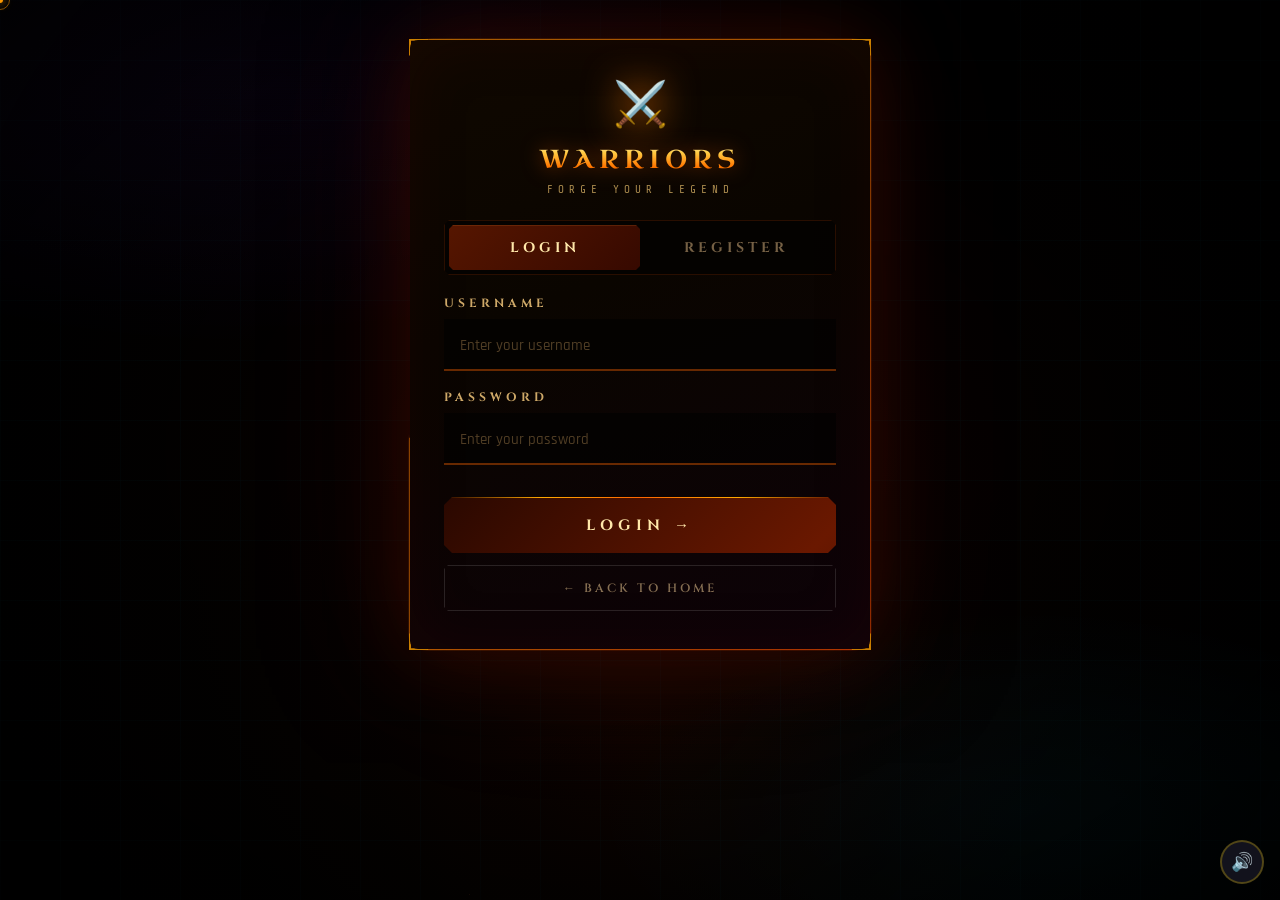
==== commit 7bee7acc: "fix country API" ====
--- a/pages/auth.html
+++ b/pages/auth.html
@@ -11,116 +11,65 @@
 *{margin:0;padding:0;box-sizing:border-box;}
 html,body{width:100%;min-height:100%;background:#000;font-family:'Rajdhani',sans-serif;cursor:none;}
 html{overflow-y:auto;}body{overflow-x:hidden;}
-
 .cursor{position:fixed;width:20px;height:20px;pointer-events:none;z-index:9999;transform:translate(-50%,-50%);}
 .cursor-inner{width:6px;height:6px;background:#ff9a00;border-radius:50%;position:absolute;top:50%;left:50%;transform:translate(-50%,-50%);box-shadow:0 0 10px #ff9a00;}
 .cursor-outer{width:20px;height:20px;border:1px solid rgba(255,154,0,.5);border-radius:50%;position:absolute;top:0;left:0;animation:cp 2s ease infinite;}
 @keyframes cp{0%,100%{transform:scale(1);opacity:.5}50%{transform:scale(1.3);opacity:.2}}
 .cursor.cl .cursor-inner{transform:translate(-50%,-50%) scale(2);background:#fff;}
-
 #bg-canvas{position:fixed;inset:0;z-index:0;}
 .vignette{position:fixed;inset:0;z-index:2;pointer-events:none;background:radial-gradient(ellipse 80% 80% at 50% 50%,transparent 25%,rgba(0,0,0,.88) 100%);}
 .scan{position:fixed;inset:0;z-index:2;pointer-events:none;background:repeating-linear-gradient(0deg,transparent,transparent 2px,rgba(0,0,0,.07) 2px,rgba(0,0,0,.07) 3px);}
 #ember-canvas{position:fixed;inset:0;z-index:3;pointer-events:none;}
-
 .auth-wrap{position:relative;z-index:10;display:flex;align-items:flex-start;justify-content:center;min-height:100vh;padding:40px 20px;overflow-y:auto;}
-
-.panel-outer{
-  position:relative;width:100%;max-width:460px;
-  opacity:0;transform:translateY(50px);
-  animation:panelRise .9s cubic-bezier(.16,1,.3,1) .1s forwards;
-}
+.panel-outer{position:relative;width:100%;max-width:460px;opacity:0;transform:translateY(50px);animation:panelRise .9s cubic-bezier(.16,1,.3,1) .1s forwards;}
 @keyframes panelRise{to{opacity:1;transform:translateY(0);}}
-
 .panel-border{position:absolute;inset:-2px;z-index:0;pointer-events:none;}
 .panel-border svg{width:100%;height:100%;}
-
-.panel-body{
-  position:relative;z-index:1;
-  background:linear-gradient(160deg,#100800 0%,#0a0500 40%,#0d0208 100%);
-  border-radius:8px;padding:38px 34px;
-  box-shadow:0 0 80px rgba(100,20,0,.4),0 0 160px rgba(60,10,0,.3),inset 0 0 60px rgba(80,15,0,.15);
-  overflow:visible;
-}
-
+.panel-body{position:relative;z-index:1;background:linear-gradient(160deg,#100800 0%,#0a0500 40%,#0d0208 100%);border-radius:8px;padding:38px 34px;box-shadow:0 0 80px rgba(100,20,0,.4),0 0 160px rgba(60,10,0,.3),inset 0 0 60px rgba(80,15,0,.15);overflow:visible;}
 .crest{text-align:center;margin-bottom:6px;opacity:0;animation:fadeUp .6s ease .5s forwards;}
 @keyframes fadeUp{from{opacity:0;transform:translateY(-12px)}to{opacity:1;transform:translateY(0)}}
 .crest-icon{font-size:44px;display:block;margin-bottom:8px;filter:drop-shadow(0 0 18px rgba(255,120,0,.9));animation:iconBeat 2.5s ease-in-out infinite 1s;}
 @keyframes iconBeat{0%,100%{filter:drop-shadow(0 0 18px rgba(255,120,0,.9));transform:scale(1)}50%{filter:drop-shadow(0 0 35px rgba(255,200,0,1));transform:scale(1.07)}}
 .crest-title{font-family:'Uncial Antiqua',serif;font-size:26px;letter-spacing:5px;background:linear-gradient(180deg,#fff8e0 0%,#ffcc44 30%,#ff7700 70%,#aa3300 100%);-webkit-background-clip:text;-webkit-text-fill-color:transparent;background-clip:text;filter:drop-shadow(0 0 10px rgba(255,100,0,.5));}
 .crest-sub{font-family:'Share Tech Mono',monospace;font-size:11px;letter-spacing:5px;color:rgba(255,210,120,.65);margin-top:6px;}
-
-.tabs{display:grid;grid-template-columns:1fr 1fr;gap:0;margin:24px 0 20px;
-  background:rgba(0,0,0,.6);border:1px solid rgba(255,80,0,.15);
-  clip-path:polygon(5px 0%,calc(100% - 5px) 0%,100% 5px,100% calc(100% - 5px),calc(100% - 5px) 100%,5px 100%,0% calc(100% - 5px),0% 5px);
-  padding:4px;}
-.tab{padding:13px;border:none;font-family:'Cinzel',serif;font-weight:700;font-size:14px;letter-spacing:4px;cursor:pointer;transition:all .2s;background:transparent;color:rgba(255,210,150,.45);text-transform:uppercase;
-  clip-path:polygon(4px 0%,calc(100% - 4px) 0%,100% 4px,100% calc(100% - 4px),calc(100% - 4px) 100%,4px 100%,0% calc(100% - 4px),0% 4px);}
+.tabs{display:grid;grid-template-columns:1fr 1fr;gap:0;margin:24px 0 20px;background:rgba(0,0,0,.6);border:1px solid rgba(255,80,0,.15);clip-path:polygon(5px 0%,calc(100% - 5px) 0%,100% 5px,100% calc(100% - 5px),calc(100% - 5px) 100%,5px 100%,0% calc(100% - 5px),0% 5px);padding:4px;}
+.tab{padding:13px;border:none;font-family:'Cinzel',serif;font-weight:700;font-size:14px;letter-spacing:4px;cursor:pointer;transition:all .2s;background:transparent;color:rgba(255,210,150,.45);text-transform:uppercase;clip-path:polygon(4px 0%,calc(100% - 4px) 0%,100% 4px,100% calc(100% - 4px),calc(100% - 4px) 100%,4px 100%,0% calc(100% - 4px),0% 4px);}
 .tab.active{background:linear-gradient(135deg,rgba(120,30,0,.7),rgba(60,10,0,.9));color:#ffe8aa;box-shadow:0 0 20px rgba(200,60,0,.3),inset 0 1px 0 rgba(255,150,50,.15);}
 .tab:hover:not(.active){color:rgba(255,220,140,.7);}
-
-.auth-error{display:none;margin-bottom:14px;background:rgba(120,0,0,.25);border:1px solid rgba(255,50,50,.3);padding:10px 14px;font-family:'Share Tech Mono',monospace;font-size:12px;color:#ff9999;
-  clip-path:polygon(4px 0%,calc(100% - 4px) 0%,100% 4px,100% calc(100% - 4px),calc(100% - 4px) 100%,4px 100%,0% calc(100% - 4px),0% 4px);animation:errShake .4s ease;}
+.auth-error{display:none;margin-bottom:14px;background:rgba(120,0,0,.25);border:1px solid rgba(255,50,50,.3);padding:10px 14px;font-family:'Share Tech Mono',monospace;font-size:12px;color:#ff9999;clip-path:polygon(4px 0%,calc(100% - 4px) 0%,100% 4px,100% calc(100% - 4px),calc(100% - 4px) 100%,4px 100%,0% calc(100% - 4px),0% 4px);animation:errShake .4s ease;}
 @keyframes errShake{0%,100%{transform:translateX(0)}25%{transform:translateX(-8px)}75%{transform:translateX(8px)}}
-
 .field{margin-bottom:18px;opacity:0;animation:fadeUp .5s ease forwards;}
-.field:nth-child(1){animation-delay:.62s}.field:nth-child(2){animation-delay:.74s}.field:nth-child(3){animation-delay:.86s}.field:nth-child(4){animation-delay:.96s}
+.field:nth-child(1){animation-delay:.62s}.field:nth-child(2){animation-delay:.74s}.field:nth-child(3){animation-delay:.86s}.field:nth-child(4){animation-delay:.96s}.field:nth-child(5){animation-delay:1.06s}.field:nth-child(6){animation-delay:1.14s}
 .field label{display:block;margin-bottom:8px;font-family:'Cinzel',serif;font-size:12px;font-weight:700;letter-spacing:4px;color:rgba(255,210,130,.8);text-transform:uppercase;}
 .field input{width:100%;height:52px;background:rgba(0,0,0,.6);border:none;border-bottom:2px solid rgba(255,100,0,.4);padding:0 16px;font-family:'Cinzel',serif;font-size:17px;font-weight:700;color:#ffe8c0;outline:none;transition:all .25s;caret-color:#ff9a00;}
 .field input::placeholder{font-family:'Rajdhani',sans-serif;font-size:15px;font-weight:500;color:rgba(255,200,120,.3);}
 .field input:focus{border-bottom-color:rgba(255,160,0,.9);background:rgba(80,20,0,.3);box-shadow:0 4px 20px rgba(255,80,0,.12),inset 0 -2px 0 rgba(255,140,0,.5);color:#fff8e8;}
-
-/* ── COUNTRY SELECTOR ── */
+.field input.input-error{border-bottom-color:rgba(255,50,50,.9)!important;}
+.field input.input-ok{border-bottom-color:rgba(0,200,80,.7)!important;}
+.strength-wrap{margin-top:8px;}
+.strength-track{height:4px;background:rgba(255,255,255,.07);border-radius:2px;overflow:hidden;}
+.strength-bar{height:100%;width:0%;border-radius:2px;transition:width .3s,background .3s,box-shadow .3s;}
+.strength-label{font-family:'Share Tech Mono',monospace;font-size:10px;letter-spacing:2px;margin-top:4px;min-height:14px;transition:color .3s;}
+.pass-rules{font-family:'Share Tech Mono',monospace;font-size:10px;color:rgba(255,180,80,.4);letter-spacing:1px;margin-top:6px;line-height:1.9;}
+.pass-rules span{display:inline-block;margin-right:10px;transition:color .2s;}
+.pass-rules span.met{color:#00ffaa;}
+.pass-hint{font-family:'Share Tech Mono',monospace;font-size:10px;color:rgba(255,200,120,.45);letter-spacing:1px;}
 .country-wrap{position:relative;}
-.country-search-box{
-  width:100%;height:52px;
-  background:rgba(0,0,0,.6);
-  border:none;border-bottom:2px solid rgba(255,100,0,.4);
-  padding:0 16px 0 44px;
-  font-family:'Cinzel',serif;font-size:15px;font-weight:700;color:#ffe8c0;
-  outline:none;transition:all .25s;caret-color:#ff9a00;cursor:pointer;
-}
+.country-search-box{width:100%;height:52px;background:rgba(0,0,0,.6);border:none;border-bottom:2px solid rgba(255,100,0,.4);padding:0 16px 0 56px;font-family:'Cinzel',serif;font-size:15px;font-weight:700;color:#ffe8c0;outline:none;transition:all .25s;caret-color:#ff9a00;cursor:pointer;}
 .country-search-box:focus{border-bottom-color:rgba(255,160,0,.9);background:rgba(80,20,0,.3);}
-.country-flag-preview{
-  position:absolute;left:14px;top:14px;
-  font-size:22px;pointer-events:none;line-height:1;z-index:2;
-}
-/* Dropdown — simple relative, pushes content down */
-.country-dropdown{
-  width:100%;
-  background:#0d0500;border:1px solid rgba(255,100,0,.35);
-  border-top:none;border-radius:0 0 6px 6px;
-  max-height:200px;overflow-y:auto;
-  box-shadow:0 8px 30px rgba(0,0,0,.9);
-  display:none;
-}
+.country-flag-preview{position:absolute;left:10px;top:50%;transform:translateY(-50%);pointer-events:none;z-index:2;display:flex;align-items:center;width:32px;height:20px;}
+.country-dropdown{width:100%;background:#0d0500;border:1px solid rgba(255,100,0,.35);border-top:none;border-radius:0 0 6px 6px;max-height:200px;overflow-y:auto;box-shadow:0 8px 30px rgba(0,0,0,.9);display:none;}
 .country-dropdown.open{display:block;}
-.country-opt{
-  display:flex;align-items:center;gap:10px;
-  padding:10px 14px;cursor:pointer;
-  font-family:'Rajdhani',sans-serif;font-size:14px;font-weight:600;
-  color:rgba(255,220,160,.8);transition:background .15s;border-bottom:1px solid rgba(255,80,0,.08);
-}
+.country-opt{display:flex;align-items:center;gap:10px;padding:10px 14px;cursor:pointer;font-family:'Rajdhani',sans-serif;font-size:14px;font-weight:600;color:rgba(255,220,160,.8);transition:background .15s;border-bottom:1px solid rgba(255,80,0,.08);}
 .country-opt:hover,.country-opt.highlighted{background:rgba(255,80,0,.12);color:#ffe8aa;}
-.country-opt .cf{font-size:20px;line-height:1;flex-shrink:0;}
+.country-opt .cf{flex-shrink:0;display:flex;align-items:center;justify-content:center;width:32px;height:20px;}
 .country-opt .cn{flex:1;}
 .country-opt .cc{font-family:'Share Tech Mono',monospace;font-size:10px;color:rgba(255,180,80,.4);}
-/* Scrollbar styling */
-.country-dropdown::-webkit-scrollbar{width:4px;}
-.country-dropdown::-webkit-scrollbar-track{background:rgba(0,0,0,.3);}
-.country-dropdown::-webkit-scrollbar-thumb{background:rgba(255,100,0,.4);border-radius:2px;}
-
-/* Country loading state */
+.country-dropdown::-webkit-scrollbar{width:4px;}.country-dropdown::-webkit-scrollbar-track{background:rgba(0,0,0,.3);}.country-dropdown::-webkit-scrollbar-thumb{background:rgba(255,100,0,.4);border-radius:2px;}
 .country-loading{padding:14px;text-align:center;font-family:'Share Tech Mono',monospace;font-size:11px;color:rgba(255,180,80,.5);letter-spacing:2px;animation:loadPulse 1.2s ease infinite;}
 @keyframes loadPulse{0%,100%{opacity:.4}50%{opacity:1}}
-
-.pass-hint{font-family:'Share Tech Mono',monospace;font-size:10px;color:rgba(255,200,120,.45);letter-spacing:1px;}
-
-.btn-submit{width:100%;height:56px;margin-top:14px;border:none;cursor:pointer;font-family:'Cinzel',serif;font-weight:700;font-size:15px;letter-spacing:5px;text-transform:uppercase;position:relative;overflow:hidden;transition:transform .12s,filter .15s;
-  clip-path:polygon(8px 0%,calc(100% - 8px) 0%,100% 8px,100% calc(100% - 8px),calc(100% - 8px) 100%,8px 100%,0% calc(100% - 8px),0% 8px);
-  opacity:0;animation:fadeUp .5s ease .96s forwards;}
-.btn-submit:hover{transform:scale(1.02);filter:brightness(1.2);}
-.btn-submit:active{transform:scale(.97);}
+.btn-submit{width:100%;height:56px;margin-top:14px;border:none;cursor:pointer;font-family:'Cinzel',serif;font-weight:700;font-size:15px;letter-spacing:5px;text-transform:uppercase;position:relative;overflow:hidden;transition:transform .12s,filter .15s;clip-path:polygon(8px 0%,calc(100% - 8px) 0%,100% 8px,100% calc(100% - 8px),calc(100% - 8px) 100%,8px 100%,0% calc(100% - 8px),0% 8px);opacity:0;animation:fadeUp .5s ease .96s forwards;}
+.btn-submit:hover{transform:scale(1.02);filter:brightness(1.2);}.btn-submit:active{transform:scale(.97);}
 .btn-login-s{background:linear-gradient(135deg,#2a0800,#6a1800,#2a0800);background-size:200%;color:#ffe8aa;box-shadow:0 0 0 1px rgba(200,60,0,.5),0 0 30px rgba(180,40,0,.3);animation:fadeUp .5s ease .96s forwards,bgShift 4s ease infinite;}
 @keyframes bgShift{0%,100%{background-position:0%}50%{background-position:100%}}
 .btn-register-s{background:linear-gradient(135deg,#001a0a,#004020,#001a0a);background-size:200%;color:#aaffdd;box-shadow:0 0 0 1px rgba(0,150,80,.4),0 0 30px rgba(0,120,60,.2);}
@@ -128,63 +77,53 @@
 @keyframes swp{0%{left:-100%}50%,100%{left:150%}}
 .btn-submit::before{content:'';position:absolute;top:0;left:0;right:0;height:1px;background:linear-gradient(90deg,transparent,#ffaa00,#ff6600,#ffaa00,transparent);animation:fireTop 2.5s ease infinite;}
 @keyframes fireTop{0%{opacity:0;transform:scaleX(.3)}40%{opacity:1}100%{opacity:0;transform:scaleX(1.2)}}
-
-.btn-back{width:100%;height:46px;margin-top:12px;background:transparent;border:1px solid rgba(255,255,255,.12);font-family:'Cinzel',serif;font-weight:600;font-size:12px;letter-spacing:3px;color:rgba(255,220,160,.5);cursor:pointer;transition:all .2s;text-transform:uppercase;
-  clip-path:polygon(4px 0%,calc(100% - 4px) 0%,100% 4px,100% calc(100% - 4px),calc(100% - 4px) 100%,4px 100%,0% calc(100% - 4px),0% 4px);}
+.btn-back{width:100%;height:46px;margin-top:12px;background:transparent;border:1px solid rgba(255,255,255,.12);font-family:'Cinzel',serif;font-weight:600;font-size:12px;letter-spacing:3px;color:rgba(255,220,160,.5);cursor:pointer;transition:all .2s;text-transform:uppercase;clip-path:polygon(4px 0%,calc(100% - 4px) 0%,100% 4px,100% calc(100% - 4px),calc(100% - 4px) 100%,4px 100%,0% calc(100% - 4px),0% 4px);}
 .btn-back:hover{border-color:rgba(255,150,50,.35);color:rgba(255,210,120,.8);}
-
 .fire-border-path{stroke-dasharray:1800;stroke-dashoffset:1800;animation:borderDraw 2s ease .3s forwards;}
 @keyframes borderDraw{to{stroke-dashoffset:0;}}
-
-#toast{position:fixed;top:20px;left:50%;transform:translateX(-50%);z-index:9999;background:rgba(10,3,0,.95);border:1px solid rgba(255,100,0,.4);padding:10px 24px;font-family:'Share Tech Mono',monospace;font-size:11px;letter-spacing:3px;color:#ffcc88;opacity:0;transition:opacity .3s;pointer-events:none;
-  clip-path:polygon(6px 0%,calc(100% - 6px) 0%,100% 6px,100% calc(100% - 6px),calc(100% - 6px) 100%,6px 100%,0% calc(100% - 6px),0% 6px);}
+#toast{position:fixed;top:20px;left:50%;transform:translateX(-50%);z-index:9999;background:rgba(10,3,0,.95);border:1px solid rgba(255,100,0,.4);padding:10px 24px;font-family:'Share Tech Mono',monospace;font-size:11px;letter-spacing:3px;color:#ffcc88;opacity:0;transition:opacity .3s;pointer-events:none;clip-path:polygon(6px 0%,calc(100% - 6px) 0%,100% 6px,100% calc(100% - 6px),calc(100% - 6px) 100%,6px 100%,0% calc(100% - 6px),0% 6px);}
 #toast.show{opacity:1;}
 </style>
 </head>
 <body>
 <div class="cursor" id="cursor"><div class="cursor-outer"></div><div class="cursor-inner"></div></div>
 <canvas id="bg-canvas"></canvas>
-<div class="vignette"></div>
-<div class="scan"></div>
+<div class="vignette"></div><div class="scan"></div>
 <canvas id="ember-canvas"></canvas>
 <div id="toast"></div>
 
 <div class="auth-wrap">
   <div class="panel-outer">
     <div class="panel-border">
-      <svg viewBox="0 0 460 600" preserveAspectRatio="none" xmlns="http://www.w3.org/2000/svg">
+      <svg viewBox="0 0 460 700" preserveAspectRatio="none" xmlns="http://www.w3.org/2000/svg">
         <defs>
           <linearGradient id="fb" x1="0%" y1="0%" x2="100%" y2="100%">
-            <stop offset="0%"   stop-color="#ff8800"><animate attributeName="stop-color" values="#ff8800;#ffcc00;#ff4400;#ff8800" dur="3s" repeatCount="indefinite"/></stop>
-            <stop offset="50%"  stop-color="#ff4400"><animate attributeName="stop-color" values="#ff4400;#ff8800;#ffcc00;#ff4400" dur="4s" repeatCount="indefinite"/></stop>
+            <stop offset="0%" stop-color="#ff8800"><animate attributeName="stop-color" values="#ff8800;#ffcc00;#ff4400;#ff8800" dur="3s" repeatCount="indefinite"/></stop>
+            <stop offset="50%" stop-color="#ff4400"><animate attributeName="stop-color" values="#ff4400;#ff8800;#ffcc00;#ff4400" dur="4s" repeatCount="indefinite"/></stop>
             <stop offset="100%" stop-color="#ffcc00"><animate attributeName="stop-color" values="#ffcc00;#ff4400;#ff8800;#ffcc00" dur="3.5s" repeatCount="indefinite"/></stop>
           </linearGradient>
           <filter id="fireGlow"><feGaussianBlur stdDeviation="3" result="b"/><feMerge><feMergeNode in="b"/><feMergeNode in="SourceGraphic"/></feMerge></filter>
         </defs>
-        <path class="fire-border-path" d="M20,2 L440,2 L458,20 L458,580 L440,598 L20,598 L2,580 L2,20 Z"
-          fill="none" stroke="url(#fb)" stroke-width="1.5" filter="url(#fireGlow)" opacity="0.8"/>
+        <path class="fire-border-path" d="M20,2 L440,2 L458,20 L458,680 L440,698 L20,698 L2,680 L2,20 Z" fill="none" stroke="url(#fb)" stroke-width="1.5" filter="url(#fireGlow)" opacity="0.8"/>
         <path d="M2,20 L2,2 L20,2" fill="none" stroke="#ffaa00" stroke-width="2" opacity="0.9"/>
         <path d="M440,2 L458,2 L458,20" fill="none" stroke="#ffaa00" stroke-width="2" opacity="0.9"/>
-        <path d="M458,580 L458,598 L440,598" fill="none" stroke="#ffaa00" stroke-width="2" opacity="0.9"/>
-        <path d="M20,598 L2,598 L2,580" fill="none" stroke="#ffaa00" stroke-width="2" opacity="0.9"/>
+        <path d="M458,680 L458,698 L440,698" fill="none" stroke="#ffaa00" stroke-width="2" opacity="0.9"/>
+        <path d="M20,698 L2,698 L2,680" fill="none" stroke="#ffaa00" stroke-width="2" opacity="0.9"/>
       </svg>
     </div>
-
     <div class="panel-body">
       <div class="crest">
         <span class="crest-icon">⚔️</span>
         <div class="crest-title">WARRIORS</div>
         <div class="crest-sub">FORGE YOUR LEGEND</div>
       </div>
-
       <div class="tabs">
-        <button class="tab active" id="tab-login"    onclick="Auth.switchTab('login')">LOGIN</button>
-        <button class="tab"        id="tab-register" onclick="Auth.switchTab('register')">REGISTER</button>
+        <button class="tab active" id="tab-login" onclick="Auth.switchTab('login')">LOGIN</button>
+        <button class="tab" id="tab-register" onclick="Auth.switchTab('register')">REGISTER</button>
       </div>
-
       <div id="auth-error" class="auth-error"></div>
 
-      <!-- ── LOGIN FORM ── -->
+      <!-- LOGIN FORM -->
       <div id="form-login">
         <div class="field">
           <label>Username</label>
@@ -200,10 +139,10 @@
         </button>
       </div>
 
-      <!-- ── REGISTER FORM ── -->
+      <!-- REGISTER FORM -->
       <div id="form-register" style="display:none">
         <div class="field">
-          <label>Username</label>
+          <label>Username <span class="pass-hint">(3–20 chars, letters/numbers/_)</span></label>
           <input type="text" id="reg-user" placeholder="Choose a username" autocomplete="off">
         </div>
         <div class="field">
@@ -211,32 +150,37 @@
           <input type="email" id="reg-email" placeholder="your@email.com">
         </div>
         <div class="field">
-          <label>Password &nbsp;<span class="pass-hint">(min 6 chars)</span></label>
+          <label>Password</label>
           <input type="password" id="reg-pass" placeholder="Create a password">
-        </div>
-
-        <!-- ── COUNTRY / REGION FIELD ── -->
-        <div class="field">
-          <label>🌍 &nbsp;Country / Region</label>
+          <div class="strength-wrap">
+            <div class="strength-track"><div class="strength-bar" id="pass-strength-bar"></div></div>
+            <div class="strength-label" id="pass-strength-label"></div>
+          </div>
+          <div class="pass-rules">
+            <span id="rule-len">✗ 6+ chars</span>
+            <span id="rule-upper">✗ Uppercase</span>
+            <span id="rule-num">✗ Number</span>
+            <span id="rule-special">✗ Symbol</span>
+          </div>
+        </div>
+        <div class="field">
+          <label>Confirm Password</label>
+          <input type="password" id="reg-confirm" placeholder="Re-enter your password">
+        </div>
+        <div class="field">
+          <label>Country / Region</label>
           <div class="country-wrap" id="country-wrap">
-            <span class="country-flag-preview" id="country-flag">🌐</span>
-            <input
-              class="country-search-box"
-              id="country-search"
-              placeholder="Search your country..."
-              autocomplete="off"
-              readonly
-            >
+            <span class="country-flag-preview" id="country-flag"></span>
+            <input class="country-search-box" id="country-search" placeholder="Search your country..." autocomplete="off" readonly>
             <div class="country-dropdown" id="country-dropdown">
               <div class="country-loading" id="country-loading">LOADING COUNTRIES...</div>
             </div>
           </div>
-          <!-- Hidden value sent with form -->
           <input type="hidden" id="reg-country" value="">
           <input type="hidden" id="reg-country-code" value="">
-        </div>
-
-        <button class="btn-submit btn-register-s" onclick="Auth.register()">
+          <input type="hidden" id="reg-region" value="">
+        </div>
+        <button class="btn-submit btn-register-s" id="btn-register">
           <div class="sweep"></div>
           <span style="position:relative;z-index:1;">CREATE ACCOUNT →</span>
         </button>
@@ -247,6 +191,7 @@
   </div>
 </div>
 
+<script>window.PW_SELF_BGM = true;</script>
 <script src="../shared/eventbus.js"></script>
 <script src="../shared/state.js"></script>
 <script src="../shared/api.js"></script>
@@ -262,258 +207,272 @@
 document.getElementById('login-pass').addEventListener('keydown',function(e){if(e.key==='Enter')Auth.login();});
 document.getElementById('login-user').addEventListener('keydown',function(e){if(e.key==='Enter')Auth.login();});
 
-// ── Cursor ──────────────────────────────────────────────────────────
 var cur=document.getElementById('cursor');
 document.addEventListener('mousemove',function(e){cur.style.left=e.clientX+'px';cur.style.top=e.clientY+'px';});
 document.addEventListener('mousedown',function(){cur.classList.add('cl');});
 document.addEventListener('mouseup',function(){cur.classList.remove('cl');});
 
-// ── Battle BGM ─────────────────────────────────────────────────────
-var _bgm = new Audio('../shared/battle.mp3');
-_bgm.loop   = true;
-_bgm.volume = 0.35;
+var _bgm=new Audio('../shared/battle.mp3');
+_bgm.loop=true;_bgm.volume=0.35;
 _bgm.play().catch(function(){});
-window.addEventListener('beforeunload', function(){ _bgm.pause(); });
-
-// Sync with the SFX mute button
-EventBus.on('sfx:toggle', function(){
-  _bgm.muted = !_bgm.muted;
+window.addEventListener('beforeunload',function(){_bgm.pause();});
+EventBus.on('sfx:toggled',function(d){_bgm.muted=!d.enabled;});
+
+// Live password validation
+document.getElementById('reg-pass').addEventListener('input',function(){
+  var val=this.value;
+  Auth.updateStrengthBar(val);
+  function setRule(id,met){
+    var el=document.getElementById(id);if(!el)return;
+    var text=el.textContent.slice(2);
+    el.textContent=(met?'✓ ':'✗ ')+text;
+    el.classList.toggle('met',met);
+  }
+  setRule('rule-len',val.length>=6);
+  setRule('rule-upper',/[A-Z]/.test(val));
+  setRule('rule-num',/[0-9]/.test(val));
+  setRule('rule-special',/[^A-Za-z0-9]/.test(val));
+  var cf=document.getElementById('reg-confirm');
+  if(cf.value){cf.classList.toggle('input-ok',cf.value===val);cf.classList.toggle('input-error',cf.value!==val);}
 });
-// If SFX was already muted before this page loaded, respect that
-if(typeof SFX !== 'undefined' && SFX.isMuted && SFX.isMuted()){
-  _bgm.muted = true;
-}
-
-// ── BG Fire Particles ───────────────────────────────────────────────
-(function(){
-  var C=document.getElementById('bg-canvas'),ctx=C.getContext('2d'),W,H,pts=[],t=0;
-  function resize(){W=C.width=innerWidth;H=C.height=innerHeight;}
-  addEventListener('resize',resize);resize();
-  for(var i=0;i<100;i++) pts.push({x:Math.random()*W,y:H+Math.random()*150,r:Math.random()*2+.4,vx:(Math.random()-.5)*.5,vy:-(Math.random()*1.1+.3),life:Math.random(),max:Math.random()*.6+.3,hue:Math.random()*25+5});
-  function draw(){
-    ctx.clearRect(0,0,W,H);t++;
-    var bg=ctx.createRadialGradient(W/2,H*.8,0,W/2,H*.5,H*.8);
-    bg.addColorStop(0,'rgba(60,15,0,.3)');bg.addColorStop(1,'rgba(0,0,0,0)');
-    ctx.fillStyle=bg;ctx.fillRect(0,0,W,H);
-    pts.forEach(function(p){
-      p.life+=.011;if(p.life>p.max){p.y=H+20;p.x=Math.random()*W;p.life=0;p.max=Math.random()*.6+.3;}
-      var pg=p.life/p.max,a=pg<.2?pg/.2:pg>.7?(1-pg)/.3:1;a*=.7;
-      ctx.beginPath();ctx.arc(p.x,p.y,p.r*(1-pg*.5),0,Math.PI*2);
-      ctx.fillStyle='hsla('+(p.hue+pg*15)+','+(85-pg*25)+'%,'+(65-pg*35)+'%,'+a+')';ctx.fill();
-      p.x+=p.vx+Math.sin(t*.02+p.y*.01)*.3;p.y+=p.vy;
-    });
-    requestAnimationFrame(draw);
-  }
-  draw();
-})();
-
-// ── Ember Particles ─────────────────────────────────────────────────
-(function(){
-  var C=document.getElementById('ember-canvas'),ctx=C.getContext('2d'),W,H,em=[];
-  function resize(){W=C.width=innerWidth;H=C.height=innerHeight;}
-  addEventListener('resize',resize);resize();
-  for(var i=0;i<45;i++) em.push({x:Math.random()*W,y:H+Math.random()*H,vx:(Math.random()-.5)*.7,vy:-(Math.random()*1.2+.4),r:Math.random()*1.8+.4,a:Math.random()*.5+.1,c:Math.random()>.5?'255,120,30':'255,200,60'});
-  function draw(){
-    ctx.clearRect(0,0,W,H);
-    em.forEach(function(e){
-      e.a-=.003;if(e.a<=0){e.x=Math.random()*W;e.y=H+10;e.a=.5+Math.random()*.4;}
-      e.x+=e.vx;e.y+=e.vy;
-      ctx.beginPath();ctx.arc(e.x,e.y,e.r,0,Math.PI*2);
-      ctx.fillStyle='rgba('+e.c+','+e.a+')';ctx.fill();
-    });
-    requestAnimationFrame(draw);
-  }
-  draw();
-})();
-
-// ═══════════════════════════════════════════════════════════════════
-// COUNTRY SELECTOR  — uses restcountries.com (free, no API key)
-// ═══════════════════════════════════════════════════════════════════
-var CountryPicker = (function(){
-  var allCountries = [];
-  var filtered     = [];
-  var selected     = null;
-  var highlightIdx = -1;
-  var isOpen       = false;
-
-  var searchEl  = document.getElementById('country-search');
-  var dropEl    = document.getElementById('country-dropdown');
-  var flagEl    = document.getElementById('country-flag');
-  var loadEl    = document.getElementById('country-loading');
-  var valEl     = document.getElementById('reg-country');
-  var codeEl    = document.getElementById('reg-country-code');
-
-  // Flag emoji from country code
+document.getElementById('reg-confirm').addEventListener('input',function(){
+  var pass=document.getElementById('reg-pass').value;
+  this.classList.toggle('input-ok',this.value===pass&&this.value.length>0);
+  this.classList.toggle('input-error',this.value!==pass&&this.value.length>0);
+});
+document.getElementById('reg-email').addEventListener('blur',function(){
+  var ok=/^[^\s@]+@[^\s@]+\.[^\s@]{2,}$/.test(this.value);
+  this.classList.toggle('input-ok',ok&&this.value.length>0);
+  this.classList.toggle('input-error',!ok&&this.value.length>0);
+});
+
+// BG particles
+(function(){var C=document.getElementById('bg-canvas'),ctx=C.getContext('2d'),W,H,pts=[],t=0;function resize(){W=C.width=innerWidth;H=C.height=innerHeight;}addEventListener('resize',resize);resize();for(var i=0;i<100;i++)pts.push({x:Math.random()*W,y:H+Math.random()*150,r:Math.random()*2+.4,vx:(Math.random()-.5)*.5,vy:-(Math.random()*1.1+.3),life:Math.random(),max:Math.random()*.6+.3,hue:Math.random()*25+5});function draw(){ctx.clearRect(0,0,W,H);t++;var bg=ctx.createRadialGradient(W/2,H*.8,0,W/2,H*.5,H*.8);bg.addColorStop(0,'rgba(60,15,0,.3)');bg.addColorStop(1,'rgba(0,0,0,0)');ctx.fillStyle=bg;ctx.fillRect(0,0,W,H);pts.forEach(function(p){p.life+=.011;if(p.life>p.max){p.y=H+20;p.x=Math.random()*W;p.life=0;p.max=Math.random()*.6+.3;}var pg=p.life/p.max,a=pg<.2?pg/.2:pg>.7?(1-pg)/.3:1;a*=.7;ctx.beginPath();ctx.arc(p.x,p.y,p.r*(1-pg*.5),0,Math.PI*2);ctx.fillStyle='hsla('+(p.hue+pg*15)+','+(85-pg*25)+'%,'+(65-pg*35)+'%,'+a+')';ctx.fill();p.x+=p.vx+Math.sin(t*.02+p.y*.01)*.3;p.y+=p.vy;});requestAnimationFrame(draw);}draw();})();
+(function(){var C=document.getElementById('ember-canvas'),ctx=C.getContext('2d'),W,H,em=[];function resize(){W=C.width=innerWidth;H=C.height=innerHeight;}addEventListener('resize',resize);resize();for(var i=0;i<45;i++)em.push({x:Math.random()*W,y:H+Math.random()*H,vx:(Math.random()-.5)*.7,vy:-(Math.random()*1.2+.4),r:Math.random()*1.8+.4,a:Math.random()*.5+.1,c:Math.random()>.5?'255,120,30':'255,200,60'});function draw(){ctx.clearRect(0,0,W,H);em.forEach(function(e){e.a-=.003;if(e.a<=0){e.x=Math.random()*W;e.y=H+10;e.a=.5+Math.random()*.4;}e.x+=e.vx;e.y+=e.vy;ctx.beginPath();ctx.arc(e.x,e.y,e.r,0,Math.PI*2);ctx.fillStyle='rgba('+e.c+','+e.a+')';ctx.fill();});requestAnimationFrame(draw);}draw();})();
+
+// ================================================
+// COUNTRY PICKER
+// API 1 (Primary) : restcountries.com/v3.1
+// API 2 (Backup)  : countriesnow.space
+// API 3 (Last)    : restcountries.com/v2 (older endpoint)
+// Zero hardcoded data — 100% live API
+// ================================================
+var CountryPicker = (function() {
+  var allCountries = [], filtered = [], selected = null, highlightIdx = -1, isOpen = false;
+  var searchEl = document.getElementById('country-search');
+  var dropEl   = document.getElementById('country-dropdown');
+  var flagEl   = document.getElementById('country-flag');
+  var loadEl   = document.getElementById('country-loading');
+
+  // Convert ISO 2-letter code to flag image
   function codeToFlag(code) {
-    if (!code || code.length !== 2) return '🌐';
-    return Array.from(code.toUpperCase())
-      .map(function(c){ return String.fromCodePoint(0x1F1E6 - 65 + c.charCodeAt(0)); })
-      .join('');
-  }
-
-  // Fetch countries from REST Countries API
+    if (!code || code.length !== 2) return '';
+    var lower = code.toLowerCase();
+    return '<img src="https://flagcdn.com/w40/' + lower + '.png" '
+         + 'width="28" height="20" '
+         + 'style="object-fit:cover;border-radius:3px;vertical-align:middle;display:inline-block;" '
+         + 'onerror="this.remove()">';
+  }
+
+  function showMsg(msg) {
+    if (loadEl) { loadEl.textContent = msg; loadEl.style.display = 'block'; }
+  }
+
+  // API 1 — restcountries.com v3.1 (most detailed)
+  function apiRestV3() {
+    return fetch('https://restcountries.com/v3.1/all?fields=name,cca2,region')
+      .then(function(r) { if (!r.ok) throw new Error('v3 status ' + r.status); return r.json(); })
+      .then(function(data) {
+        return data
+          .filter(function(c) { return c.cca2 && c.name && c.name.common; })
+          .map(function(c) { return { name: c.name.common, code: c.cca2, region: c.region || 'World' }; })
+          .sort(function(a, b) { return a.name.localeCompare(b.name); });
+      });
+  }
+
+  // API 2 — restcountries.com v2 (older fallback endpoint)
+  function apiRestV2() {
+    return fetch('https://restcountries.com/v2/all?fields=name,alpha2Code,region')
+      .then(function(r) { if (!r.ok) throw new Error('v2 status ' + r.status); return r.json(); })
+      .then(function(data) {
+        return data
+          .filter(function(c) { return c.alpha2Code && c.name; })
+          .map(function(c) { return { name: c.name, code: c.alpha2Code, region: c.region || 'World' }; })
+          .sort(function(a, b) { return a.name.localeCompare(b.name); });
+      });
+  }
+
+  // API 3 — countriesnow.space (completely different source)
+  function apiCountriesNow() {
+    return fetch('https://countriesnow.space/api/v0.1/countries/iso')
+      .then(function(r) { if (!r.ok) throw new Error('countrynow status ' + r.status); return r.json(); })
+      .then(function(json) {
+        if (!json.data || !json.data.length) throw new Error('countriesnow: no data');
+        return json.data
+          .filter(function(c) { return c.Iso2 && c.name; })
+          .map(function(c) { return { name: c.name, code: c.Iso2, region: 'World' }; })
+          .sort(function(a, b) { return a.name.localeCompare(b.name); });
+      });
+  }
+
+  // Try all 3 APIs in sequence
   function loadCountries() {
-    fetch('https://restcountries.com/v3.1/all?fields=name,cca2,region')
-      .then(function(r){ return r.json(); })
-      .then(function(data) {
-        allCountries = data
-          .map(function(c){ return { name: c.name.common, code: c.cca2, region: c.region }; })
-          .sort(function(a,b){ return a.name.localeCompare(b.name); });
-        loadEl.style.display = 'none';
-        console.log('[Country] Loaded ' + allCountries.length + ' countries');
+    showMsg('LOADING COUNTRIES...');
+    apiRestV3()
+      .catch(function(e) {
+        console.warn('[Countries] API 1 failed:', e.message);
+        showMsg('RETRYING...');
+        return apiRestV2();
       })
-      .catch(function(e){
-        loadEl.textContent = '⚠ Could not load — type manually';
-        console.warn('[Country] API failed:', e);
-        // Fallback: common countries
-        allCountries = [
-          {name:'Sri Lanka',code:'LK',region:'Asia'},{name:'United States',code:'US',region:'Americas'},
-          {name:'United Kingdom',code:'GB',region:'Europe'},{name:'India',code:'IN',region:'Asia'},
-          {name:'Australia',code:'AU',region:'Oceania'},{name:'Canada',code:'CA',region:'Americas'},
-          {name:'Germany',code:'DE',region:'Europe'},{name:'France',code:'FR',region:'Europe'},
-          {name:'Japan',code:'JP',region:'Asia'},{name:'China',code:'CN',region:'Asia'},
-          {name:'Brazil',code:'BR',region:'Americas'},{name:'South Africa',code:'ZA',region:'Africa'},
-          {name:'Nigeria',code:'NG',region:'Africa'},{name:'Pakistan',code:'PK',region:'Asia'},
-          {name:'Bangladesh',code:'BD',region:'Asia'},{name:'Indonesia',code:'ID',region:'Asia'},
-          {name:'Philippines',code:'PH',region:'Asia'},{name:'Malaysia',code:'MY',region:'Asia'},
-          {name:'Singapore',code:'SG',region:'Asia'},{name:'UAE',code:'AE',region:'Asia'},
-        ];
-        loadEl.style.display = 'none';
+      .catch(function(e) {
+        console.warn('[Countries] API 2 failed:', e.message);
+        showMsg('TRYING BACKUP...');
+        return apiCountriesNow();
+      })
+      .then(function(list) {
+        allCountries = list;
+        if (loadEl) loadEl.style.display = 'none';
+        console.log('[Countries] Loaded', list.length, 'countries successfully.');
+      })
+      .catch(function(e) {
+        console.error('[Countries] All APIs failed:', e.message);
+        showMsg('⚠ FAILED — CHECK YOUR CONNECTION');
       });
   }
 
   function renderList(query) {
     query = (query || '').toLowerCase().trim();
     filtered = query
-      ? allCountries.filter(function(c){ return c.name.toLowerCase().includes(query) || c.code.toLowerCase().includes(query); })
+      ? allCountries.filter(function(c) {
+          return c.name.toLowerCase().indexOf(query) !== -1
+              || c.code.toLowerCase().indexOf(query) !== -1;
+        })
       : allCountries;
 
-    // Remove old options
-    Array.from(dropEl.querySelectorAll('.country-opt')).forEach(function(el){ el.remove(); });
+    var old = dropEl.querySelectorAll('.country-opt');
+    for (var i = 0; i < old.length; i++) old[i].remove();
     highlightIdx = -1;
 
-    if (filtered.length === 0) {
+    if (!filtered.length) {
       var none = document.createElement('div');
       none.className = 'country-opt';
-      none.style.color = 'rgba(255,150,80,.4)';
-      none.style.justifyContent = 'center';
+      none.style.cssText = 'color:rgba(255,150,80,.4);justify-content:center;';
       none.textContent = 'No countries found';
       dropEl.appendChild(none);
       return;
     }
 
     var frag = document.createDocumentFragment();
-    filtered.slice(0, 80).forEach(function(c, i) {
-      var opt = document.createElement('div');
-      opt.className = 'country-opt';
-      opt.dataset.idx = i;
-      opt.innerHTML =
-        '<span class="cf">' + codeToFlag(c.code) + '</span>' +
-        '<span class="cn">' + c.name + '</span>' +
-        '<span class="cc">' + c.code + '</span>';
-      opt.addEventListener('mousedown', function(e){
-        e.preventDefault();
-        selectCountry(c);
-      });
-      frag.appendChild(opt);
-    });
+    var limit = Math.min(filtered.length, 100);
+    for (var j = 0; j < limit; j++) {
+      (function(c, idx) {
+        var opt = document.createElement('div');
+        opt.className = 'country-opt';
+        opt.dataset.idx = idx;
+        opt.innerHTML = '<span class="cf">' + codeToFlag(c.code) + '</span>'
+                      + '<span class="cn">' + c.name + '</span>'
+                      + '<span class="cc">' + c.code + '</span>';
+        opt.addEventListener('mousedown', function(e) { e.preventDefault(); selectCountry(c); });
+        frag.appendChild(opt);
+      })(filtered[j], j);
+    }
     dropEl.appendChild(frag);
   }
 
   function selectCountry(c) {
     selected = c;
-    searchEl.value  = c.name;
-    flagEl.textContent = codeToFlag(c.code);
-    valEl.value  = c.name;
-    codeEl.value = c.code;
+    searchEl.value = c.name;
+    flagEl.innerHTML = codeToFlag(c.code);
+    document.getElementById('reg-country').value = c.name;
+    document.getElementById('reg-country-code').value = c.code;
+    document.getElementById('reg-region').value = c.region;
     close();
   }
 
   function open() {
-    if (allCountries.length === 0) return;
+    // If still loading, wait and show spinner
+    if (!allCountries.length) {
+      dropEl.classList.add('open');
+      showMsg('LOADING COUNTRIES...');
+      var wait = setInterval(function() {
+        if (allCountries.length) {
+          clearInterval(wait);
+          isOpen = true;
+          if (loadEl) loadEl.style.display = 'none';
+          searchEl.removeAttribute('readonly');
+          renderList('');
+          searchEl.focus();
+        }
+      }, 200);
+      return;
+    }
     isOpen = true;
     searchEl.removeAttribute('readonly');
     searchEl.value = '';
-    flagEl.textContent = selected ? codeToFlag(selected.code) : '🌐';
+    flagEl.innerHTML = selected ? codeToFlag(selected.code) : '';
     renderList('');
     dropEl.classList.add('open');
     searchEl.focus();
-    // Scroll panel so dropdown is visible
-    setTimeout(function(){
-      dropEl.scrollIntoView({block:'nearest', behavior:'smooth'});
-    }, 50);
+    setTimeout(function() { dropEl.scrollIntoView({ block: 'nearest', behavior: 'smooth' }); }, 50);
   }
 
   function close() {
     isOpen = false;
     searchEl.setAttribute('readonly', true);
-    if (selected) searchEl.value = selected.name;
-    else searchEl.value = '';
+    searchEl.value = selected ? selected.name : '';
     dropEl.classList.remove('open');
   }
 
   function highlight(dir) {
     var opts = dropEl.querySelectorAll('.country-opt');
     if (!opts.length) return;
-    opts[highlightIdx] && opts[highlightIdx].classList.remove('highlighted');
+    if (opts[highlightIdx]) opts[highlightIdx].classList.remove('highlighted');
     highlightIdx = Math.max(0, Math.min(opts.length - 1, highlightIdx + dir));
-    var target = opts[highlightIdx];
-    target.classList.add('highlighted');
-    target.scrollIntoView({ block: 'nearest' });
-  }
-
-  // Events
-  searchEl.addEventListener('click', function(){ if (!isOpen) open(); });
-  searchEl.addEventListener('input', function(){ renderList(searchEl.value); });
-  searchEl.addEventListener('keydown', function(e){
-    if (e.key === 'ArrowDown')  { e.preventDefault(); highlight(1); }
-    if (e.key === 'ArrowUp')    { e.preventDefault(); highlight(-1); }
+    opts[highlightIdx].classList.add('highlighted');
+    opts[highlightIdx].scrollIntoView({ block: 'nearest' });
+  }
+
+  searchEl.addEventListener('click', function() { if (!isOpen) open(); });
+  searchEl.addEventListener('input', function() { renderList(searchEl.value); });
+  searchEl.addEventListener('keydown', function(e) {
+    if (e.key === 'ArrowDown') { e.preventDefault(); highlight(1); }
+    if (e.key === 'ArrowUp')   { e.preventDefault(); highlight(-1); }
     if (e.key === 'Enter') {
       e.preventDefault();
       var opts = dropEl.querySelectorAll('.country-opt');
-      if (highlightIdx >= 0 && opts[highlightIdx]) {
-        opts[highlightIdx].dispatchEvent(new MouseEvent('mousedown'));
-      } else if (filtered[0]) {
-        selectCountry(filtered[0]);
-      }
+      if (highlightIdx >= 0 && opts[highlightIdx]) opts[highlightIdx].dispatchEvent(new MouseEvent('mousedown'));
+      else if (filtered[0]) selectCountry(filtered[0]);
     }
     if (e.key === 'Escape') close();
   });
-  document.addEventListener('click', function(e){
+  document.addEventListener('click', function(e) {
     if (isOpen && !document.getElementById('country-wrap').contains(e.target)) close();
   });
 
-  // Public getter for register
-  function getSelected() { return selected; }
-
-  // Load countries on page ready
+  // Start loading immediately when page loads
   loadCountries();
 
-  return { getSelected: getSelected };
+  return { getSelected: function() { return selected; } };
 })();
 
-// ── Override Auth.register to include country ───────────────────────
-// We patch it after auth.js loads by wrapping the register button
-document.querySelector('.btn-register-s').addEventListener('click', function(e){
-  e.stopImmediatePropagation();
-  var country = CountryPicker.getSelected();
+// Register button
+document.getElementById('btn-register').addEventListener('click', function(e) {
+  e.preventDefault(); e.stopPropagation();
+  var country     = document.getElementById('reg-country').value.trim();
+  var countryCode = document.getElementById('reg-country-code').value.trim();
+  var region      = document.getElementById('reg-region').value.trim();
   if (!country) {
-    // Show warning in country field
-    var searchEl = document.getElementById('country-search');
-    searchEl.style.borderBottomColor = 'rgba(255,50,50,.8)';
-    searchEl.placeholder = '⚠ Please select your country!';
-    setTimeout(function(){
-      searchEl.style.borderBottomColor = '';
-      searchEl.placeholder = 'Search your country...';
-    }, 2000);
+    var s = document.getElementById('country-search');
+    s.style.borderBottomColor = 'rgba(255,50,50,.8)';
+    s.placeholder = 'Please select your country!';
+    setTimeout(function() { s.style.borderBottomColor = ''; s.placeholder = 'Search your country...'; }, 2000);
     return;
   }
-  // Store country in sessionStorage for auth.js / backend
-  sessionStorage.setItem('pw_reg_country', country.name);
-  sessionStorage.setItem('pw_reg_country_code', country.code);
-  sessionStorage.setItem('pw_reg_region', country.region);
+  sessionStorage.setItem('pw_reg_country', country);
+  sessionStorage.setItem('pw_reg_country_code', countryCode);
+  sessionStorage.setItem('pw_reg_region', region);
   Auth.register();
-}, true);
+});
 </script>
 </body>
 </html>
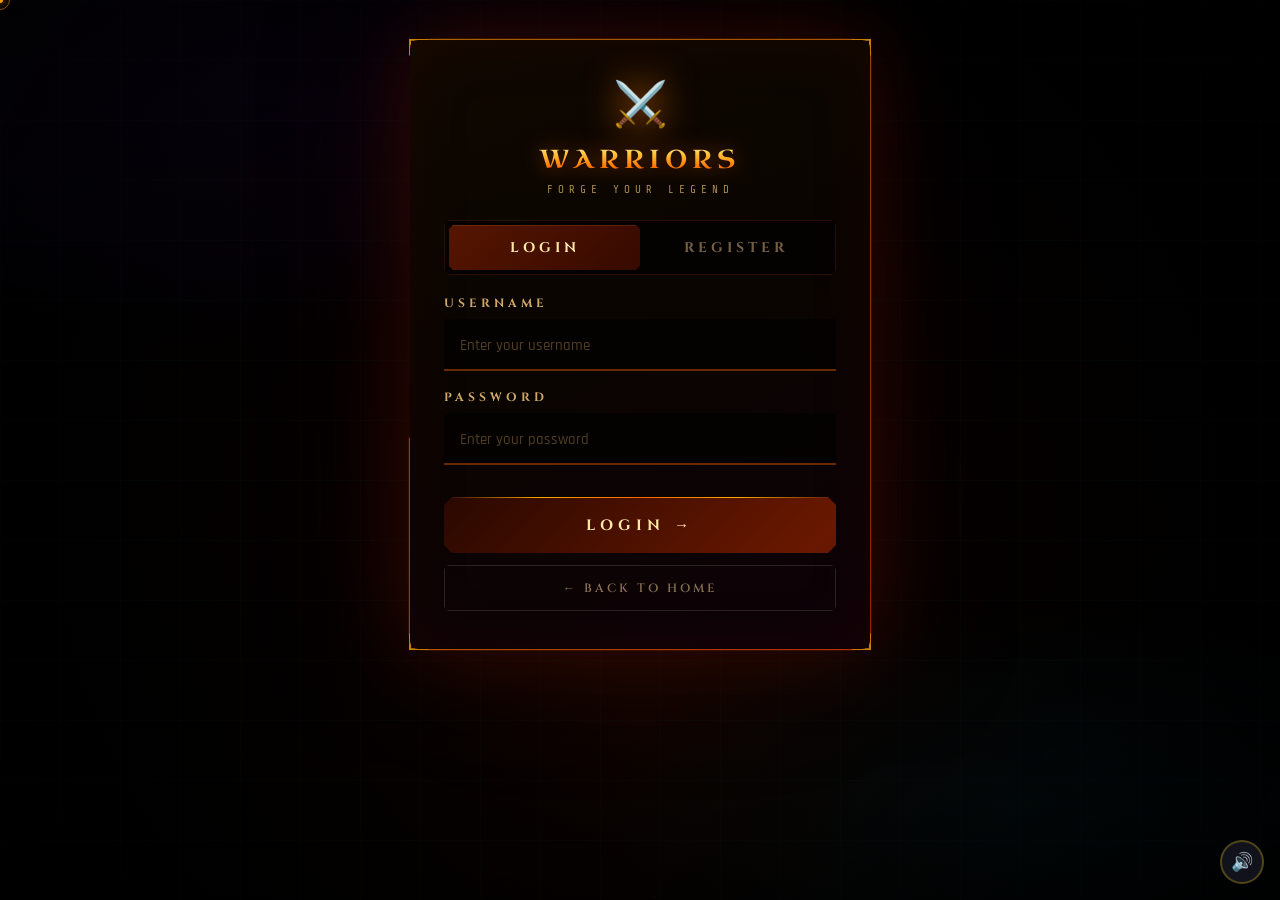
==== commit 73aabe03: "change comments" ====
--- a/pages/auth.html
+++ b/pages/auth.html
@@ -135,7 +135,7 @@
         </div>
         <button class="btn-submit btn-login-s" onclick="Auth.login()">
           <div class="sweep"></div>
-          <span style="position:relative;z-index:1;">LOGIN →</span>
+          <span style="position:relative;z-index:1;">LOGIN →</span> 
         </button>
       </div>
 
@@ -278,7 +278,7 @@
     if (loadEl) { loadEl.textContent = msg; loadEl.style.display = 'block'; }
   }
 
-  // API 1 — restcountries.com v3.1 (most detailed)
+  // Country API
   function apiRestV3() {
     return fetch('https://restcountries.com/v3.1/all?fields=name,cca2,region')
       .then(function(r) { if (!r.ok) throw new Error('v3 status ' + r.status); return r.json(); })
@@ -290,7 +290,7 @@
       });
   }
 
-  // API 2 — restcountries.com v2 (older fallback endpoint)
+  // restcountries.com v2 (older fallback endpoint)
   function apiRestV2() {
     return fetch('https://restcountries.com/v2/all?fields=name,alpha2Code,region')
       .then(function(r) { if (!r.ok) throw new Error('v2 status ' + r.status); return r.json(); })
@@ -302,7 +302,7 @@
       });
   }
 
-  // API 3 — countriesnow.space (completely different source)
+  //  countriesnow.space (completely different source)
   function apiCountriesNow() {
     return fetch('https://countriesnow.space/api/v0.1/countries/iso')
       .then(function(r) { if (!r.ok) throw new Error('countrynow status ' + r.status); return r.json(); })
